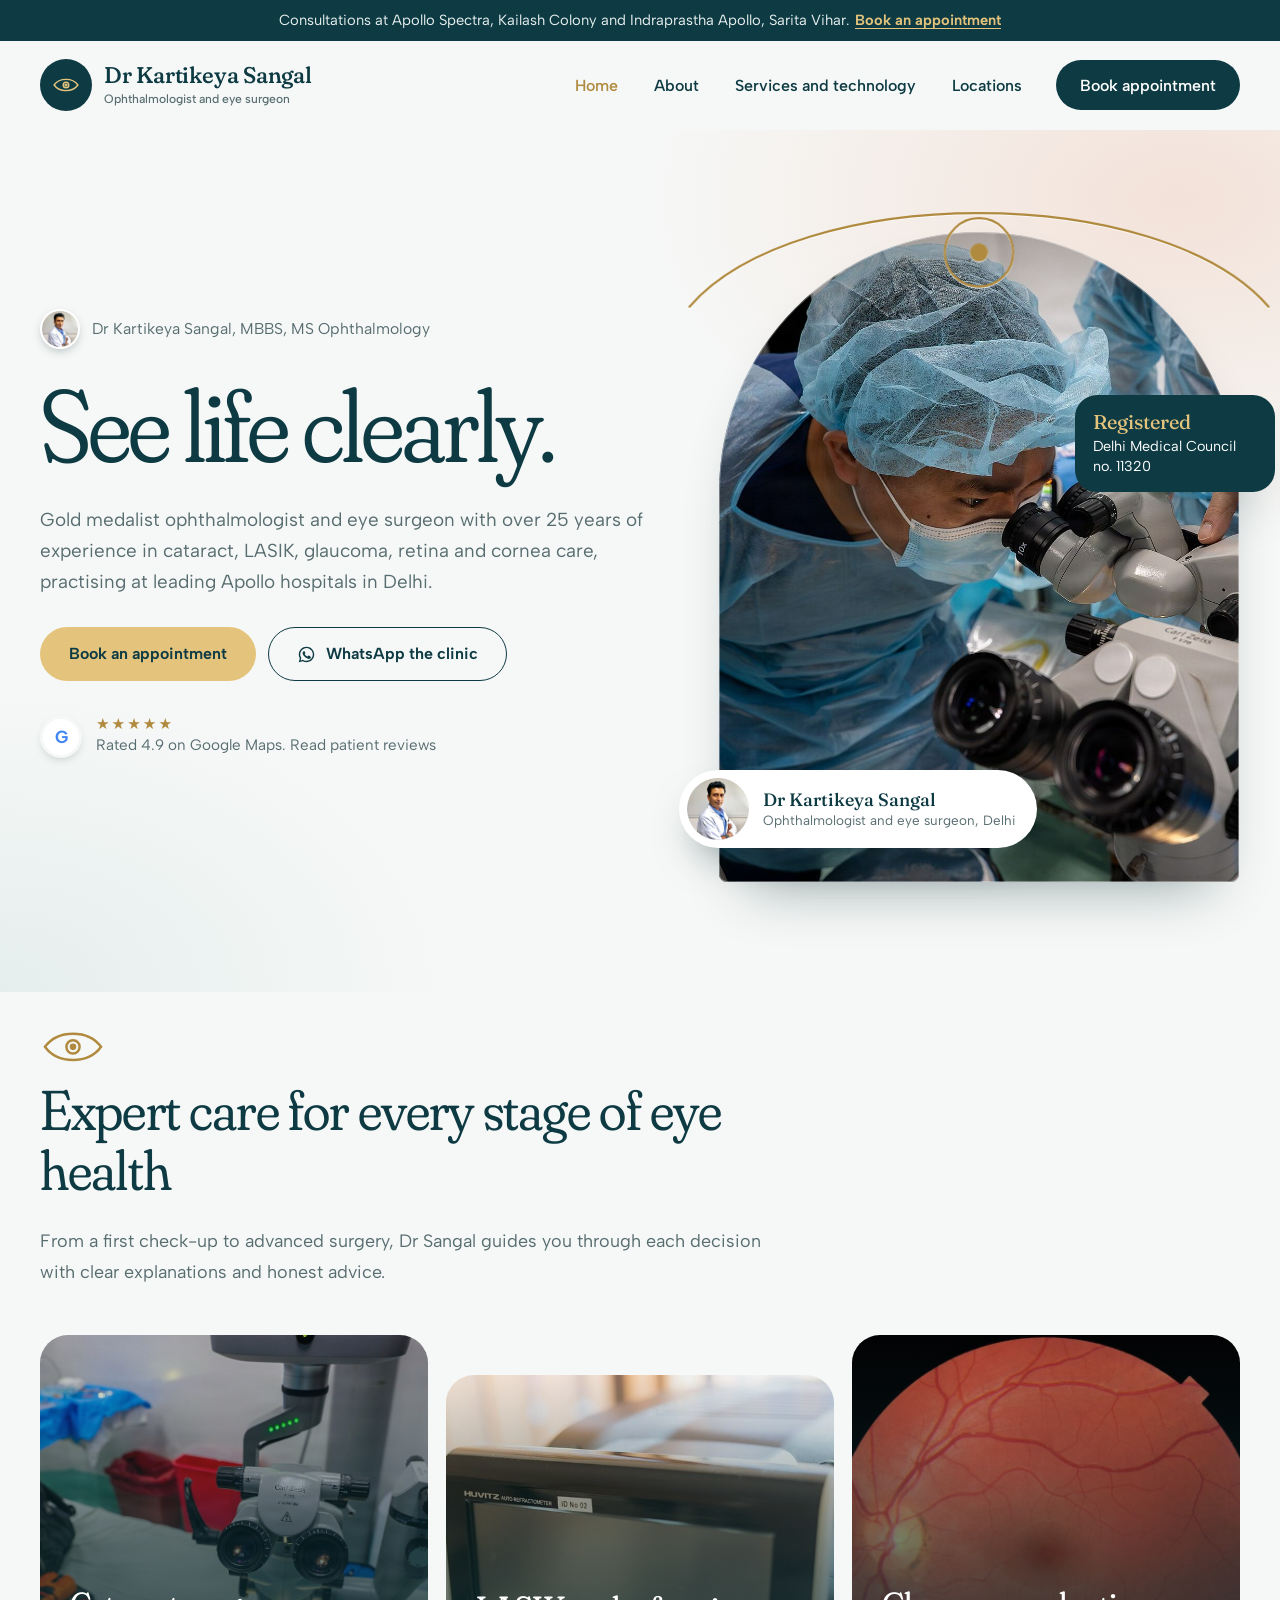
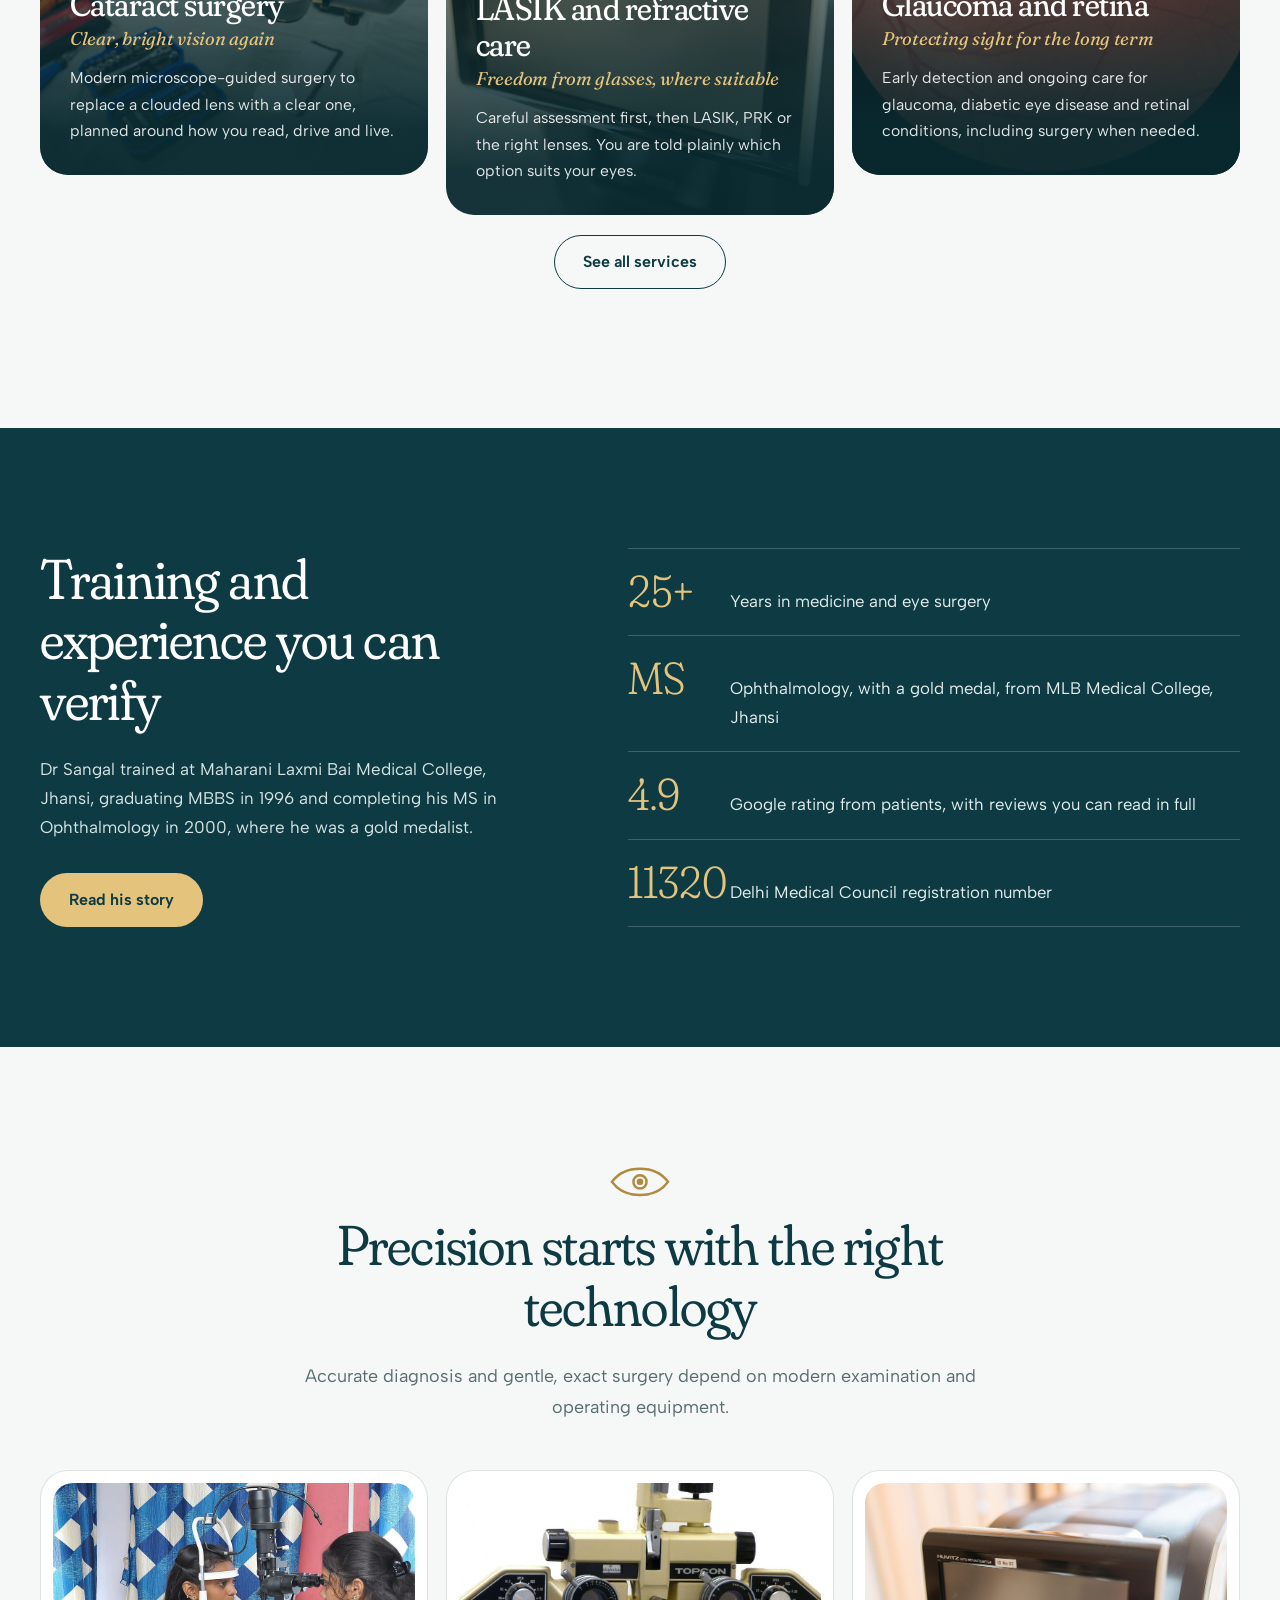
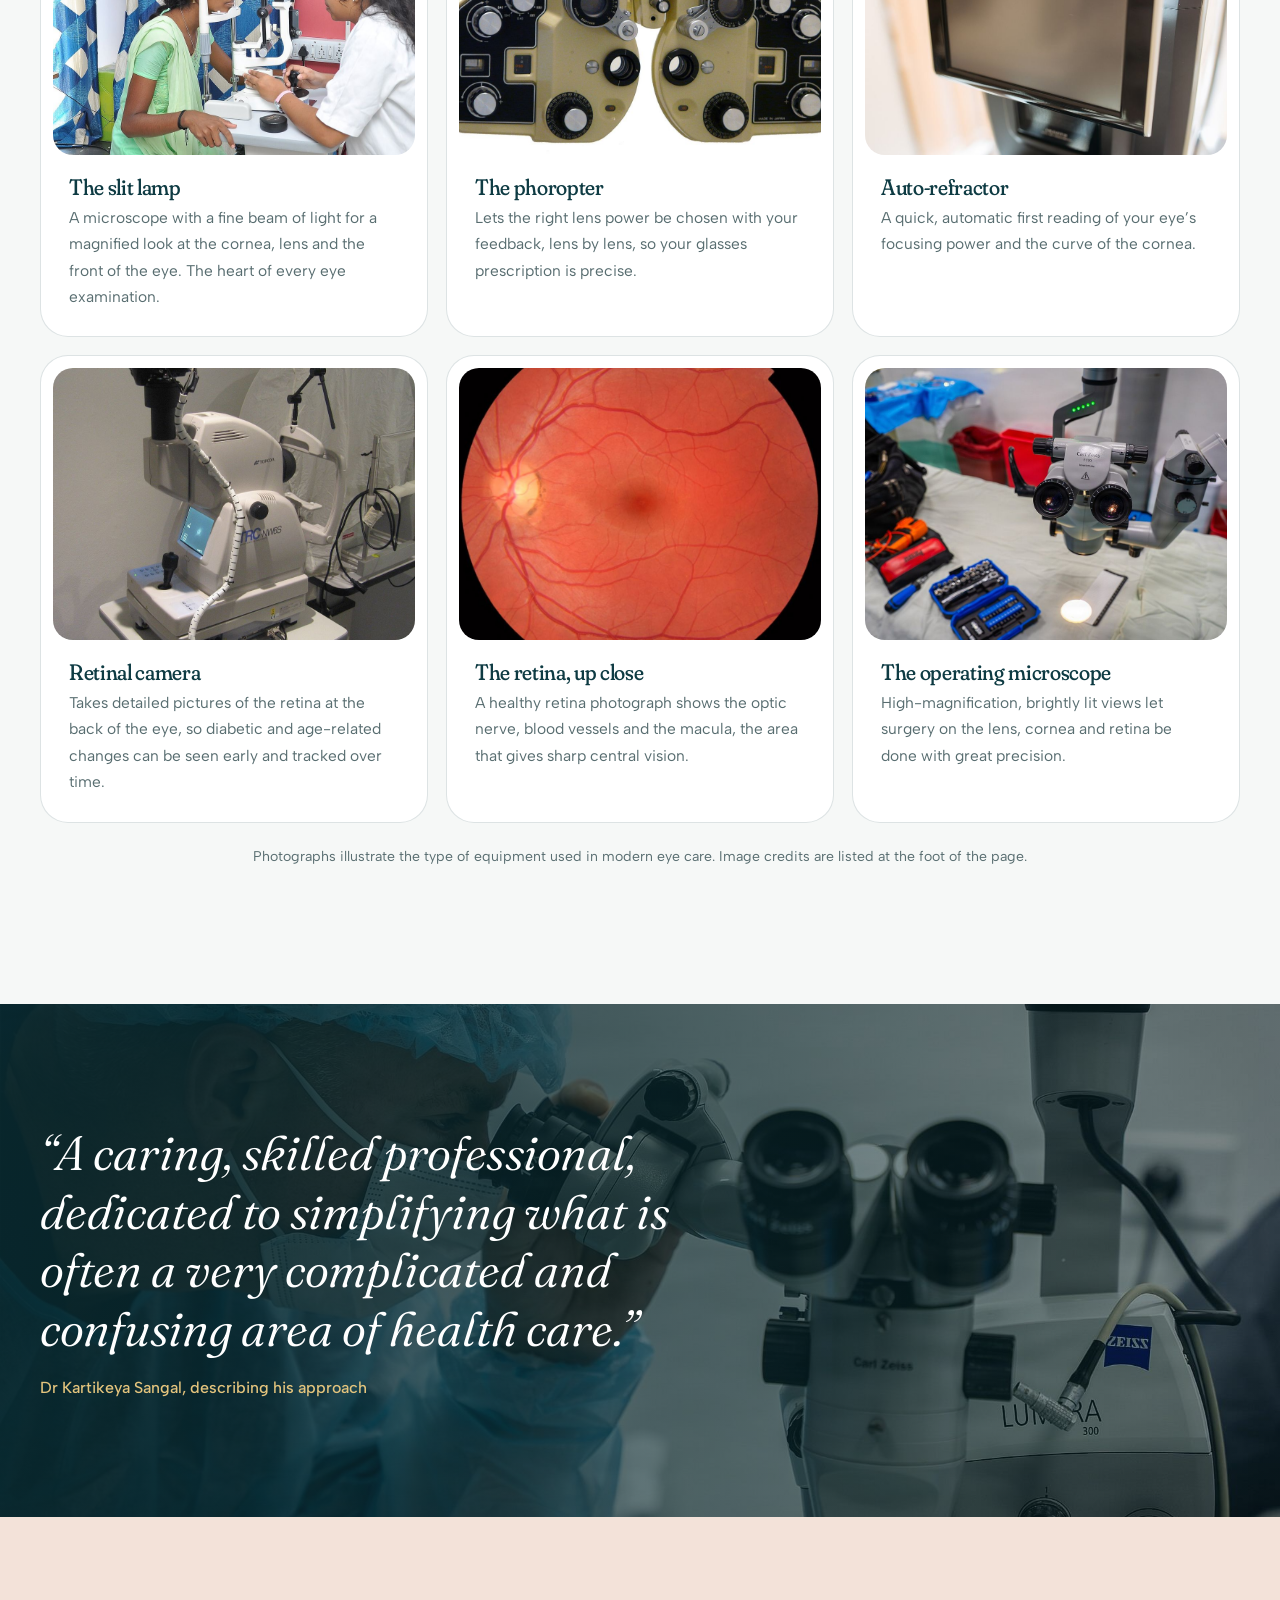
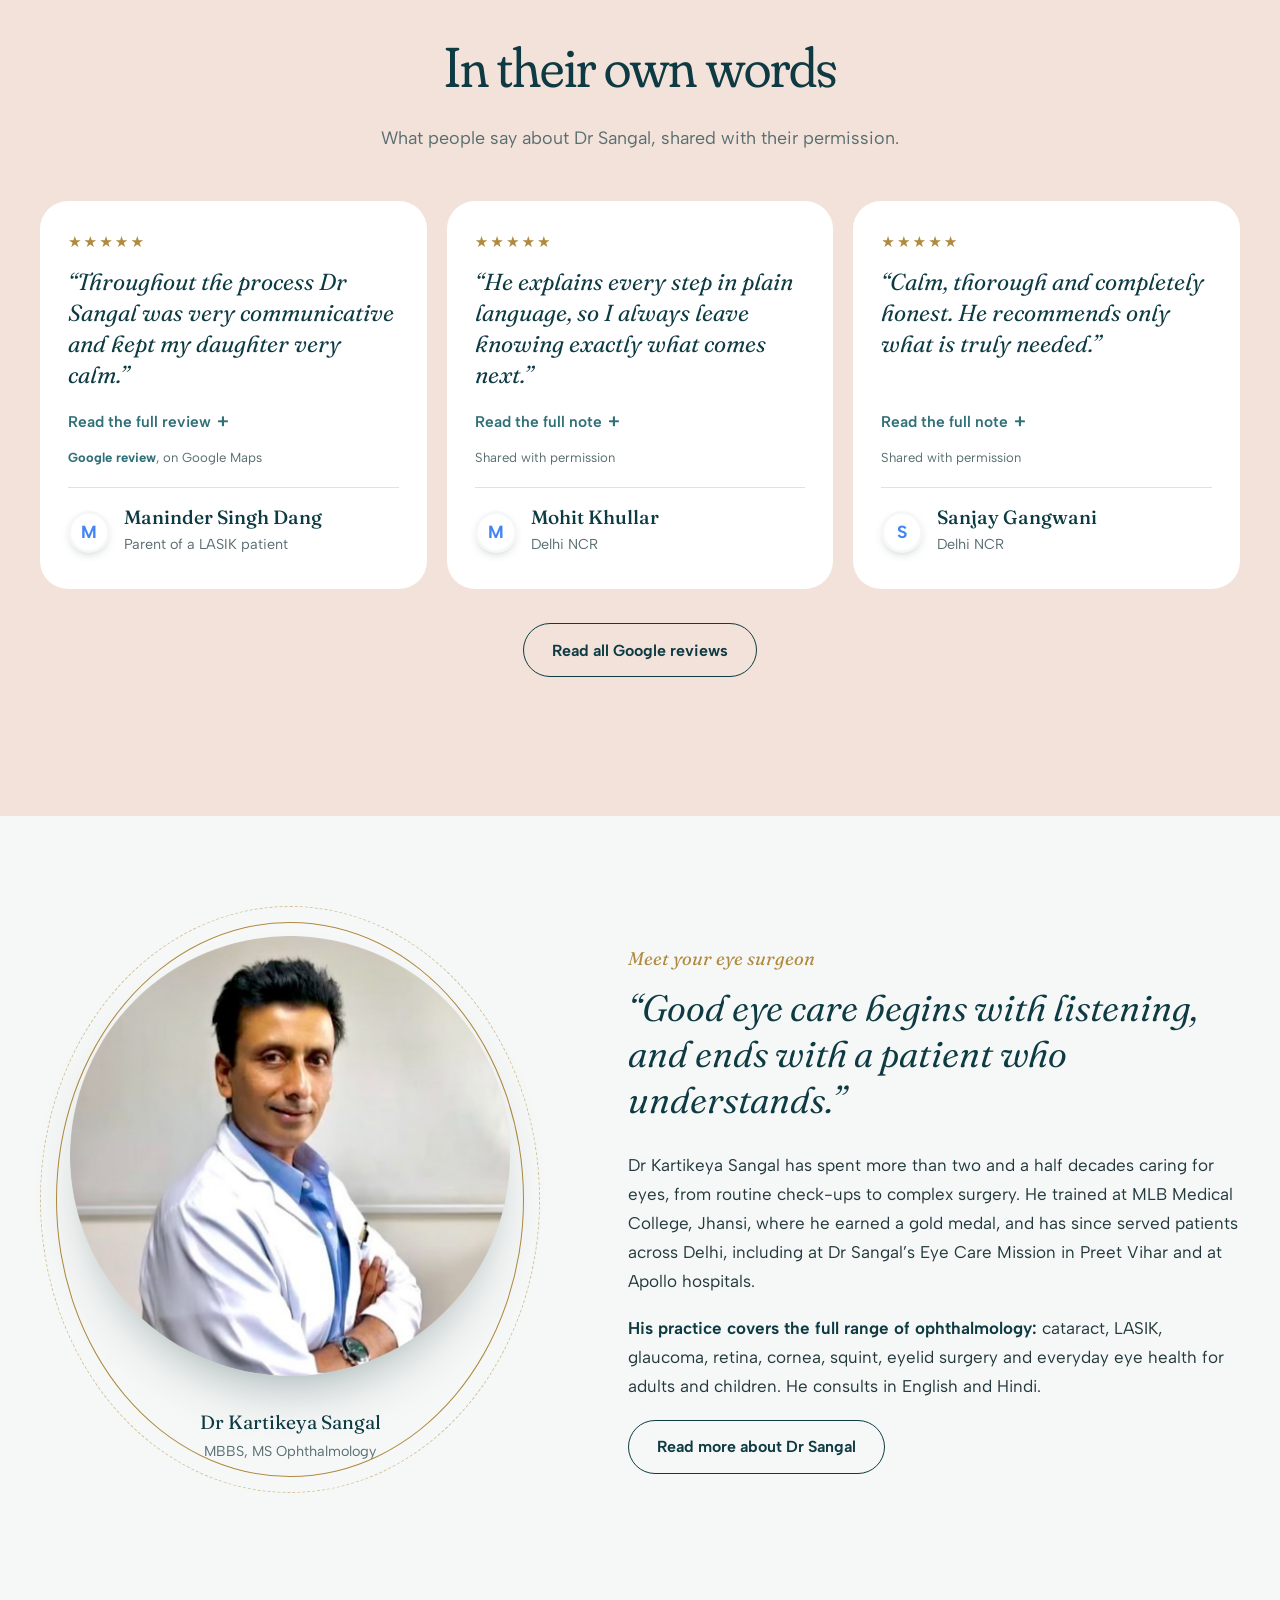
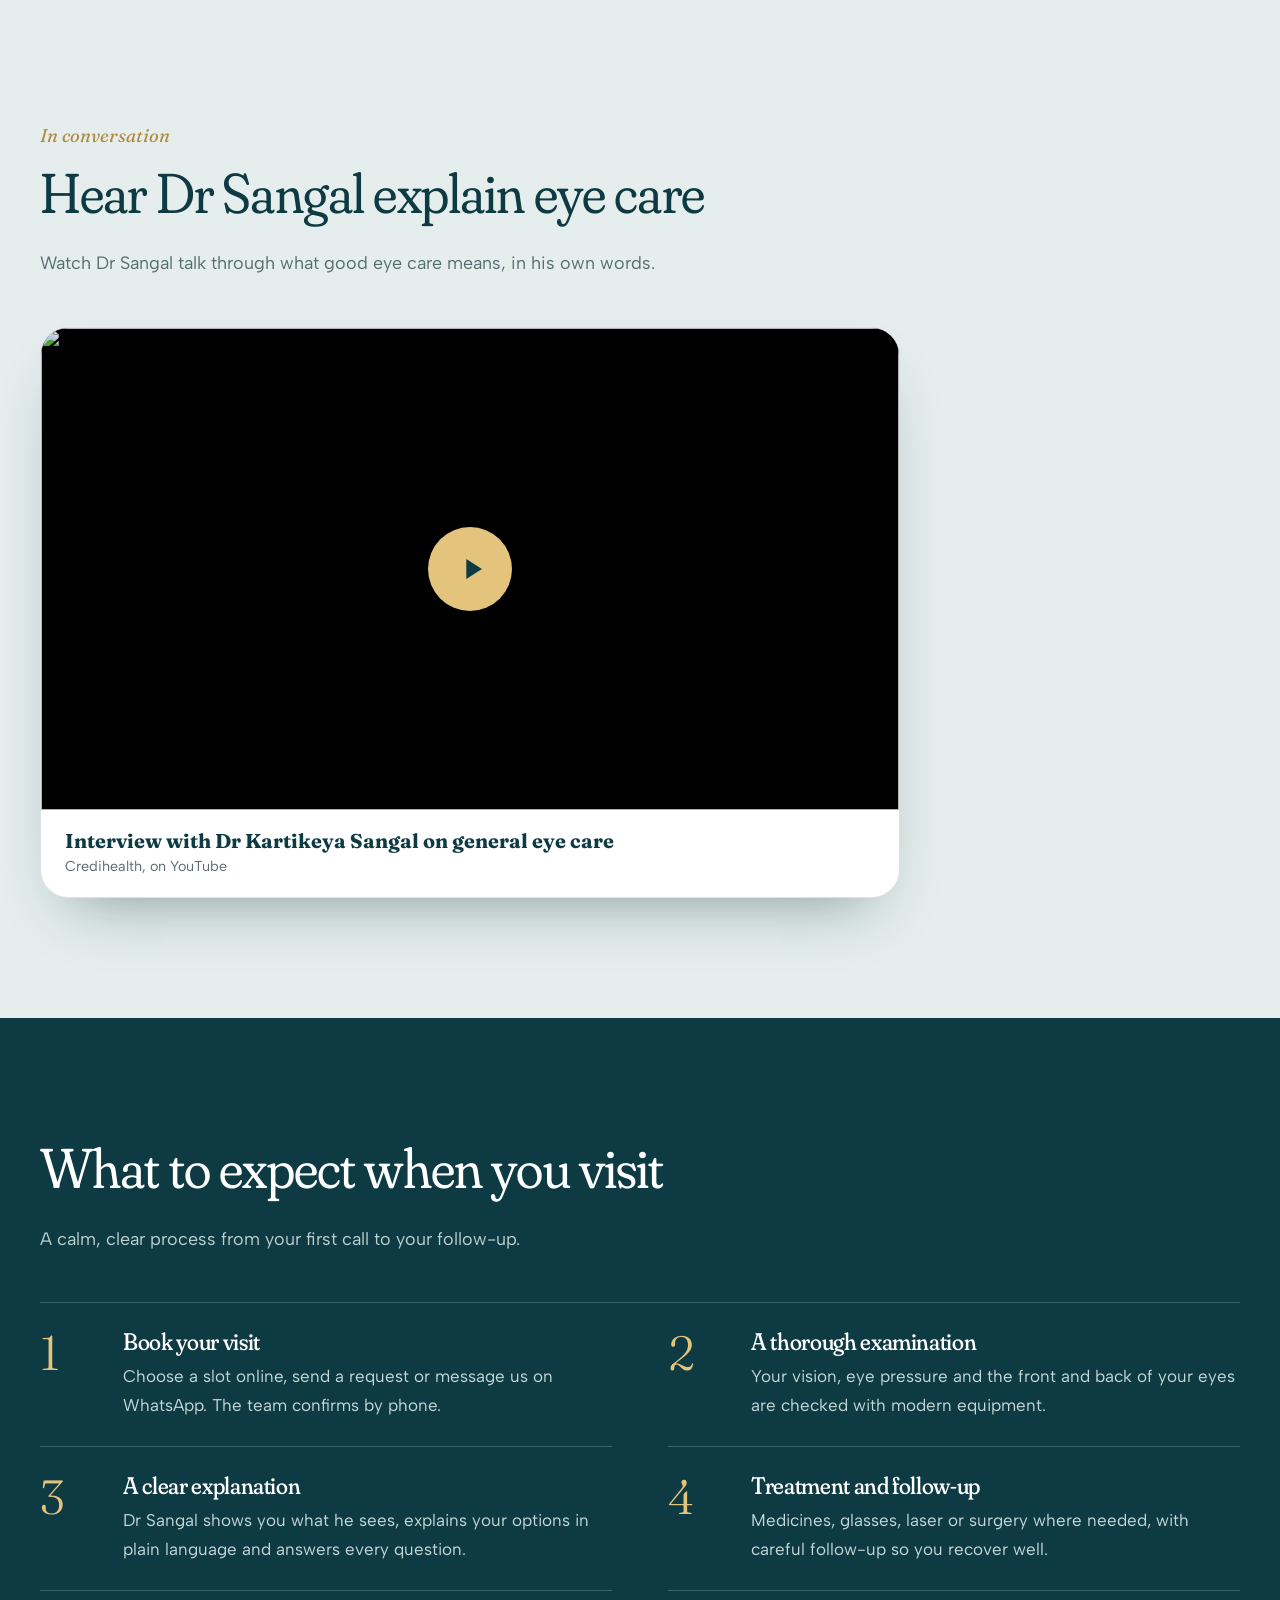
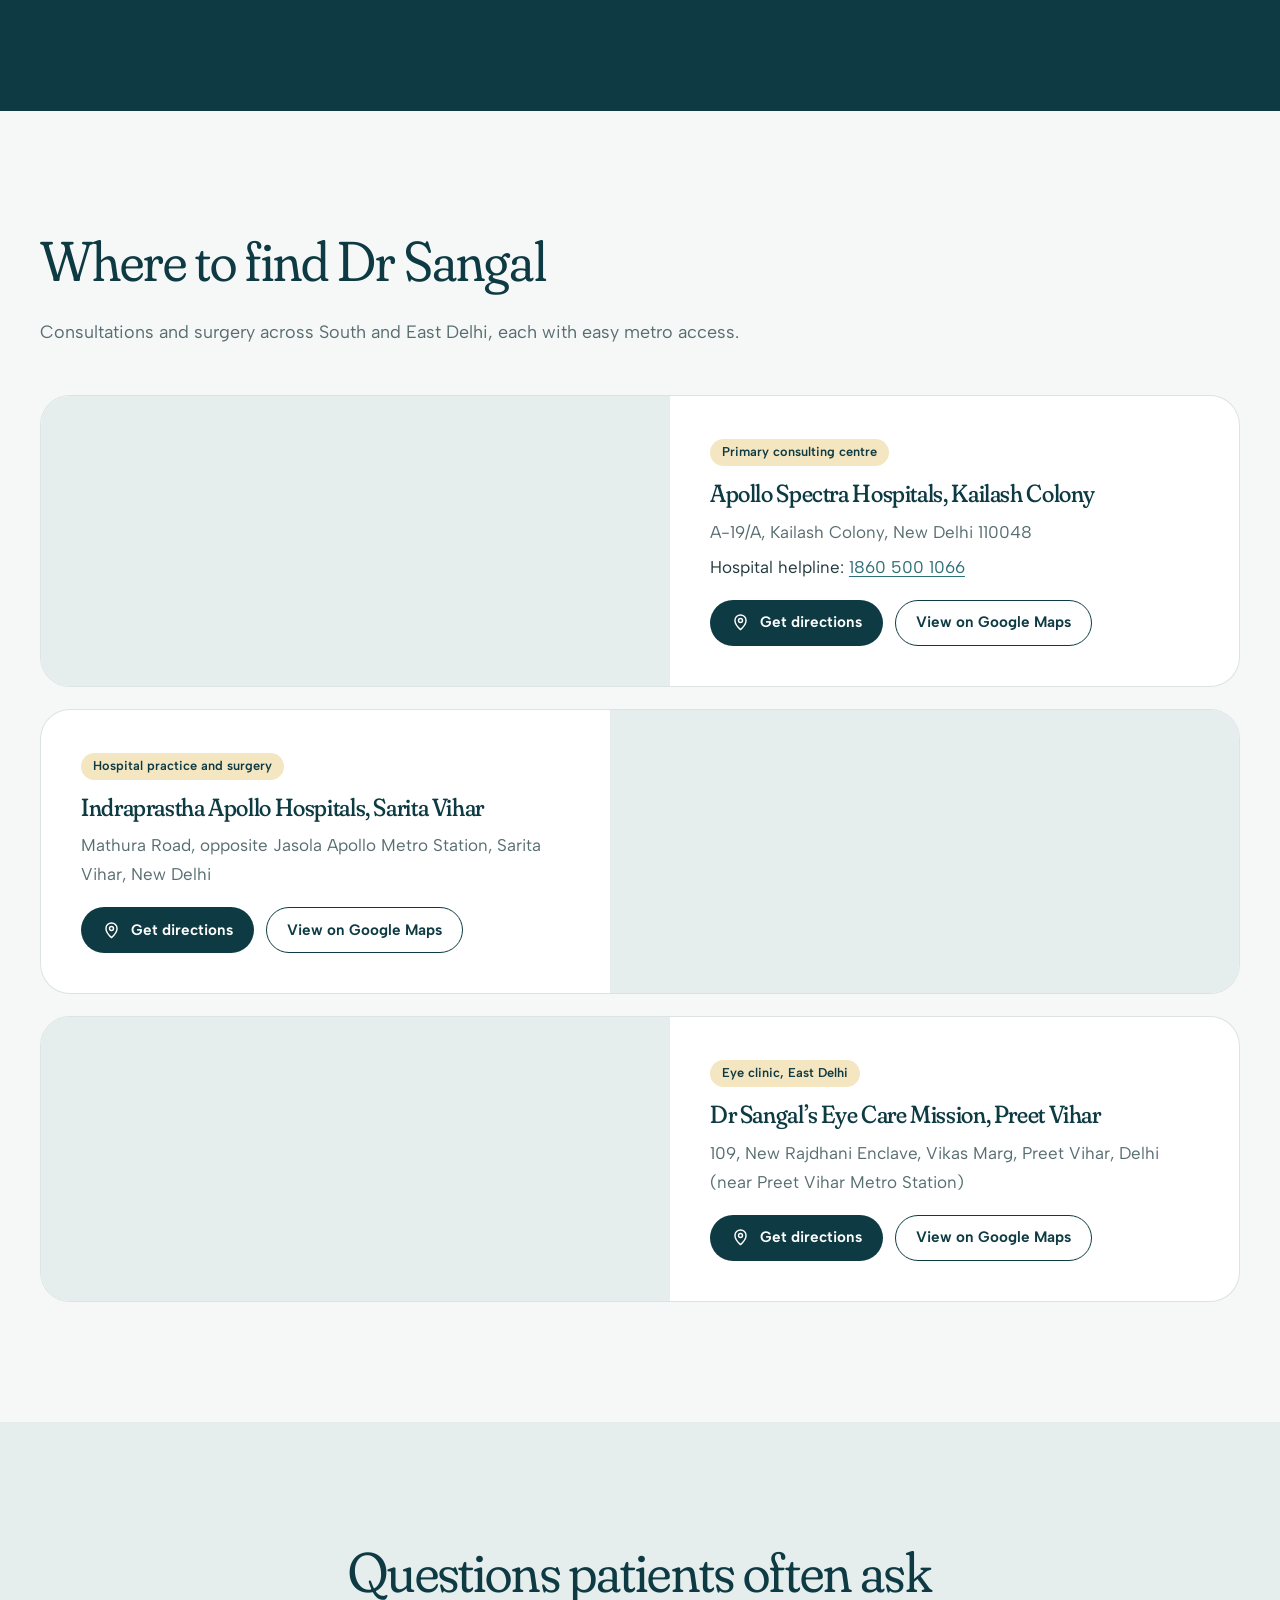
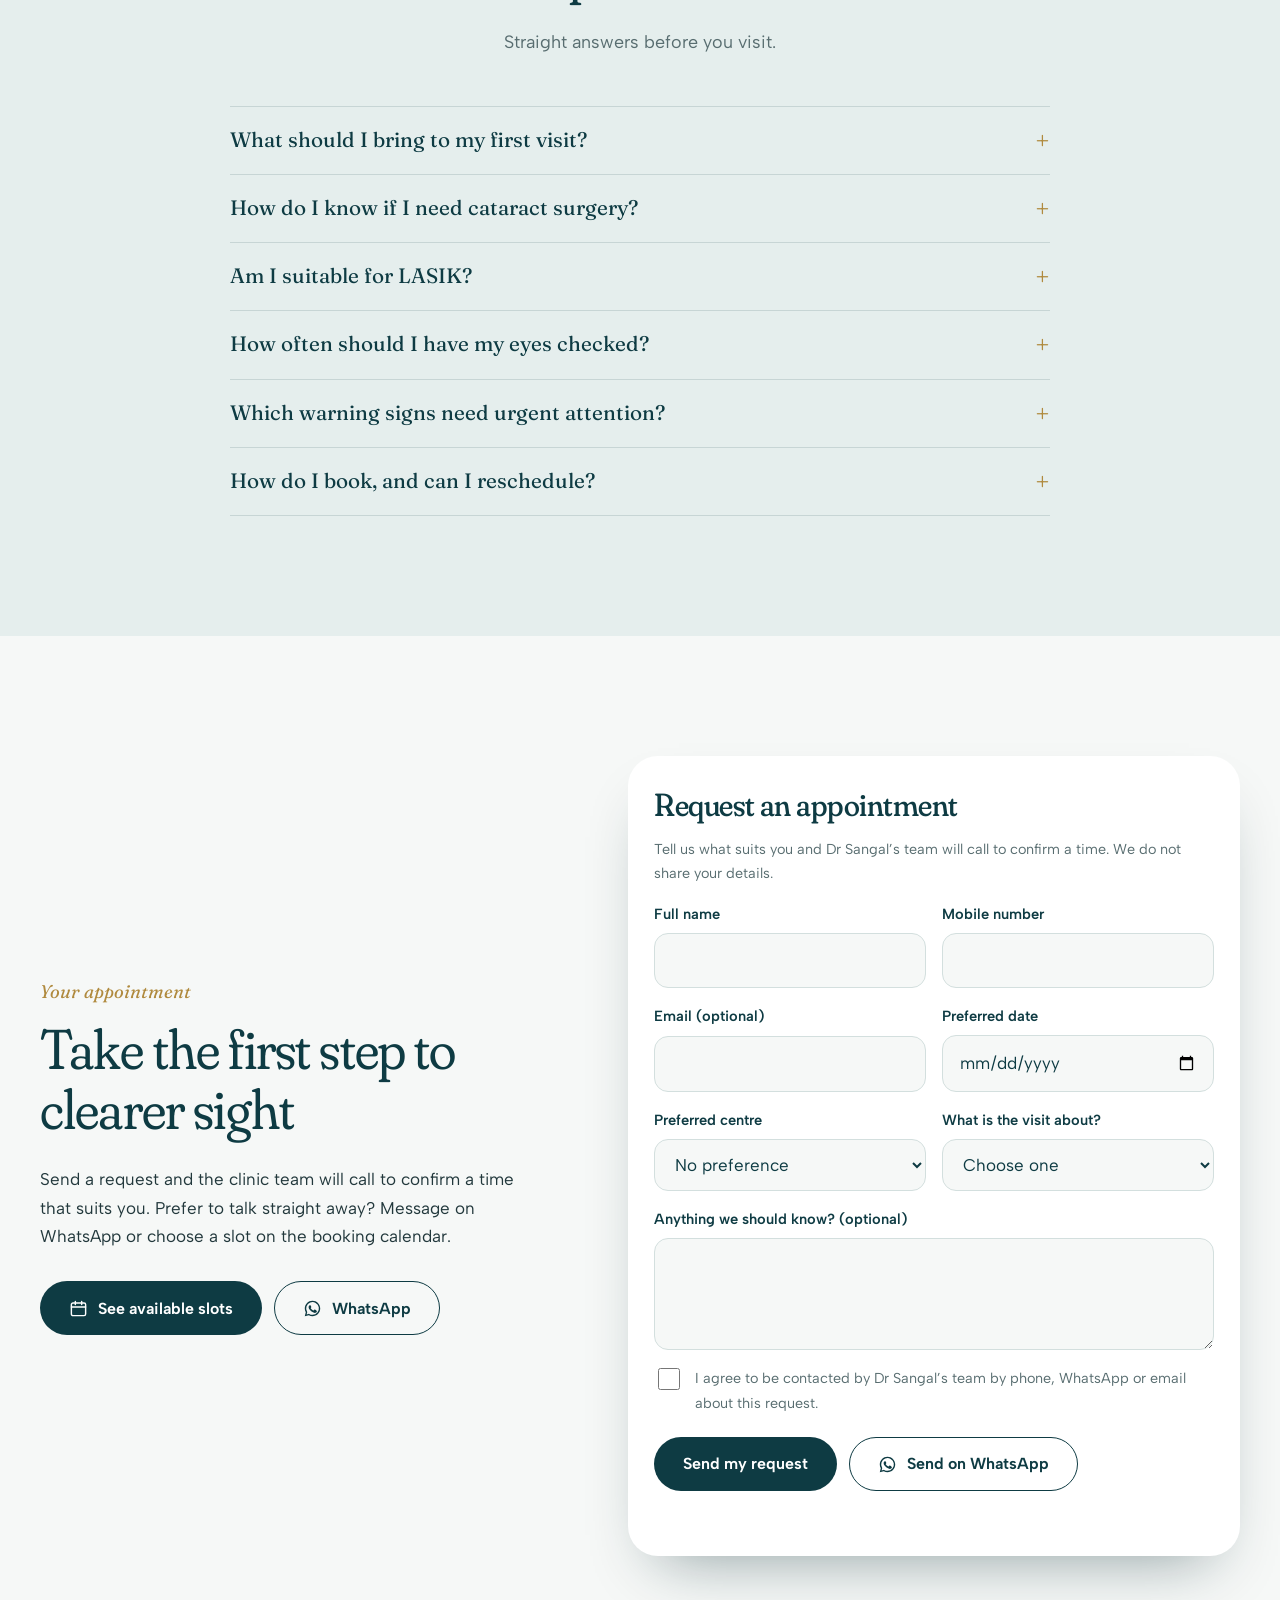
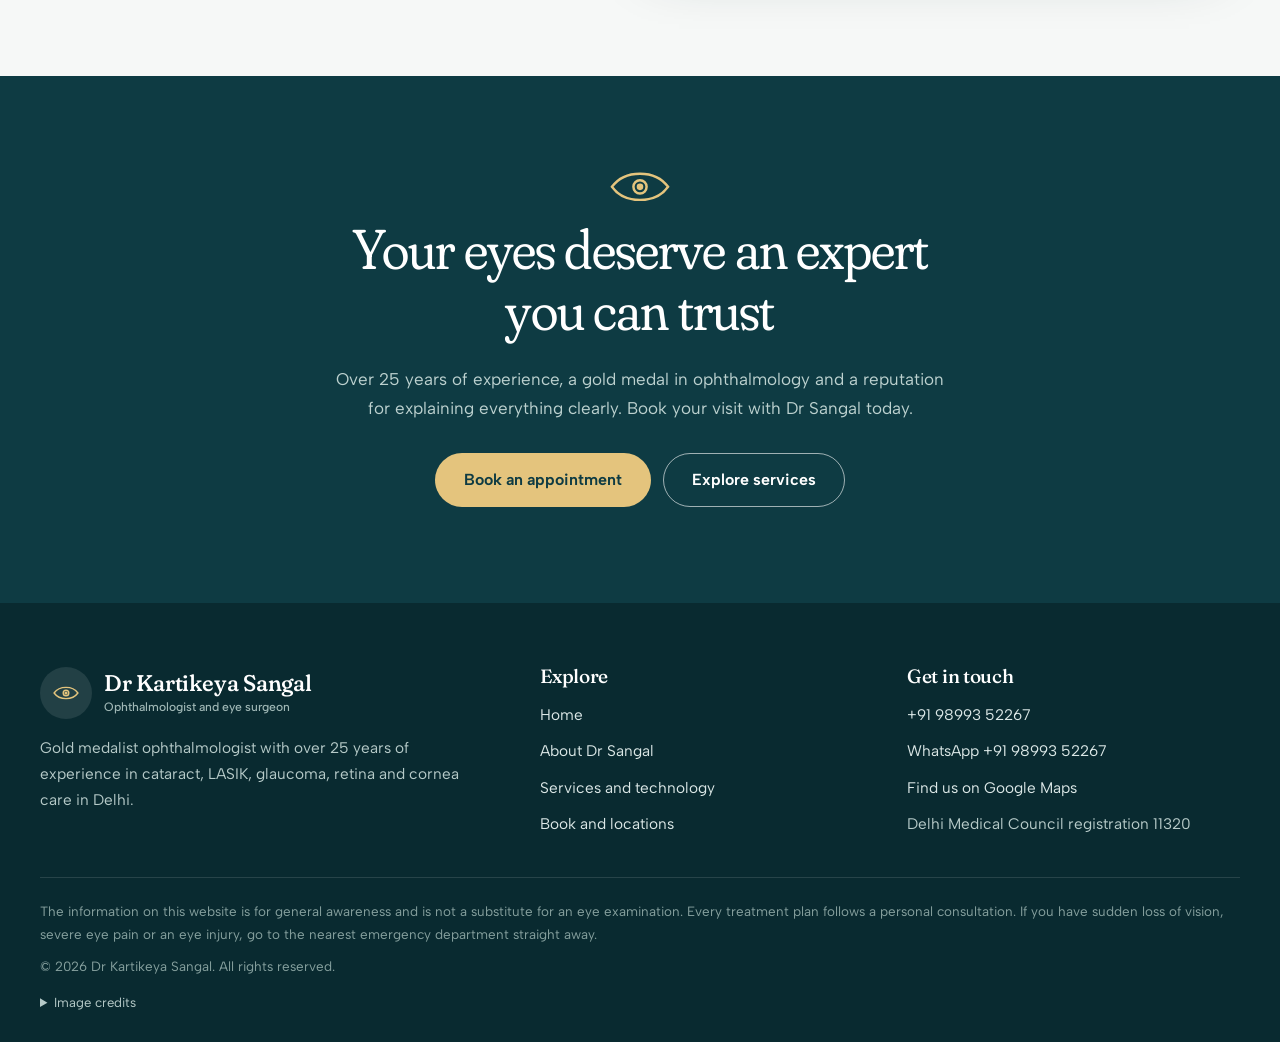
==== index.html @ 2427b162 "Dr Kartikeya Sangal website Four-page static site (home, about, services, book) on the shared Dawn-a" ====
<!doctype html>
<html lang="en">
<head>
  <meta charset="utf-8">
  <meta name="viewport" content="width=device-width, initial-scale=1">
  <title>Dr Kartikeya Sangal | Ophthalmologist and Eye Surgeon, Delhi</title>
  <meta name="description" content="Dr Kartikeya Sangal is a gold medalist ophthalmologist and eye surgeon in Delhi with over 25 years of experience in cataract, LASIK, glaucoma, retina and cornea care. Book an appointment.">
  <meta name="theme-color" content="#0e3b43">
  <meta property="og:type" content="website">
  <meta property="og:site_name" content="Dr Kartikeya Sangal">
  <meta property="og:title" content="Dr Kartikeya Sangal | Ophthalmologist and Eye Surgeon, Delhi">
  <meta property="og:description" content="Dr Kartikeya Sangal is a gold medalist ophthalmologist and eye surgeon in Delhi with over 25 years of experience in cataract, LASIK, glaucoma, retina and cornea care. Book an appointment.">
  <meta property="og:image" content="https://drbankata.github.io/kartikeya.sangal/assets/img/og-image.jpg">
  <meta property="og:url" content="https://drbankata.github.io/kartikeya.sangal/">
  <meta name="twitter:card" content="summary_large_image">
  <link rel="canonical" href="https://drbankata.github.io/kartikeya.sangal/">
  <link rel="icon" type="image/png" href="assets/img/favicon.png">
  <link rel="apple-touch-icon" href="assets/img/apple-touch-icon.png">
  <link rel="preconnect" href="https://fonts.googleapis.com">
  <link rel="preconnect" href="https://fonts.gstatic.com" crossorigin>
  <link rel="stylesheet" href="https://fonts.googleapis.com/css2?family=Albert+Sans:wght@400;500;600;700&family=Fraunces:ital,opsz,wght,SOFT@0,9..144,300..600,100;1,9..144,300..500,100&display=swap">
  <link rel="stylesheet" href="assets/css/site.css">
  <script type="application/ld+json">{"@context":"https://schema.org","@type":"Physician","name":"Dr Kartikeya Sangal","description":"Ophthalmologist and eye surgeon in Delhi with over 25 years of experience in cataract, LASIK, glaucoma, retina and cornea care.","medicalSpecialty":"Ophthalmic","telephone":"+919899352267","url":"https://drbankata.github.io/kartikeya.sangal/","image":"https://drbankata.github.io/kartikeya.sangal/assets/img/kartikeya-sq.jpg","knowsLanguage":["English","Hindi"],"alumniOf":"Maharani Laxmi Bai Medical College, Jhansi","worksFor":[{"@type":"Hospital","name":"Apollo Spectra Hospitals, Kailash Colony","address":{"@type":"PostalAddress","streetAddress":"A-19/A, Kailash Colony","addressLocality":"New Delhi","postalCode":"110048","addressCountry":"IN"},"geo":{"@type":"GeoCoordinates","latitude":28.554382,"longitude":77.24078}},{"@type":"Hospital","name":"Indraprastha Apollo Hospitals, Sarita Vihar","address":{"@type":"PostalAddress","addressLocality":"New Delhi","addressCountry":"IN"}}]}</script>
</head>
<body>
<a class="skip" href="#main">Skip to content</a>
<div class="progress" aria-hidden="true"></div>
<!-- SECTION: ANNOUNCEMENT + HEADER (duplicated on all 4 pages — change one, change all) -->
<div class="topbar">Consultations at Apollo Spectra, Kailash Colony and Indraprastha Apollo, Sarita Vihar.<a href="book/#book">Book an appointment</a></div>
<header class="site-header">
  <div class="wrap bar">
    <a class="brand" href="./" aria-label="Dr Kartikeya Sangal home"><span class="mk"><svg viewBox="0 0 80 36" fill="none" stroke="currentColor" stroke-width="4" stroke-linecap="round" aria-hidden="true"><path d="M6 18C16 4 30 2 40 2s24 2 34 16C64 32 50 34 40 34S16 32 6 18z"/><circle cx="40" cy="18" r="8"/><circle cx="40" cy="18" r="2.5" fill="currentColor"/></svg></span><span class="nm">Dr Kartikeya Sangal<small>Ophthalmologist and eye surgeon</small></span></a>
    <button class="nav-toggle" aria-expanded="false" aria-controls="site-nav"><svg viewBox="0 0 24 24" fill="none" stroke="currentColor" stroke-width="2" stroke-linecap="round"><path d="M4 7h16M4 12h16M4 17h10"/></svg><span class="sr-only">Open menu</span></button>
    <nav class="nav" id="site-nav" aria-label="Main">
      <a href="" aria-current="page">Home</a><a href="about/">About</a><a href="services/">Services and technology</a><a href="book/">Locations</a>
      <a class="btn btn-deep" href="book/#book">Book appointment</a>
    </nav>
  </div>
</header>

<main id="main">

<!-- SECTION: HERO. Arched photo = assets/img/hero-surgery.jpg; the gold eye outline draws itself once on load. -->
<section class="hero">
  <div class="wrap">
    <div>
      <p class="with"><img src="assets/img/kartikeya-640.png" alt="" width="40" height="40">Dr Kartikeya Sangal, MBBS, MS Ophthalmology</p>
      <h1>See life clearly.</h1>
      <p class="lede">Gold medalist ophthalmologist and eye surgeon with over 25 years of experience in cataract, LASIK, glaucoma, retina and cornea care, practising at leading Apollo hospitals in Delhi.</p>
      <div class="cta-row">
        <a class="btn btn-sun" href="book/#book">Book an appointment</a>
        <a class="btn btn-line" href="https://wa.me/919899352267?text=Hello%20Dr%20Sangal%2C%20I%20would%20like%20to%20book%20an%20appointment." target="_blank" rel="noopener"><svg viewBox="0 0 32 32" fill="currentColor" aria-hidden="true"><path d="M16 3C8.8 3 3 8.8 3 16c0 2.3.6 4.5 1.7 6.4L3 29l6.8-1.8A13 13 0 0016 29c7.2 0 13-5.8 13-13S23.2 3 16 3zm0 23.7c-2 0-3.9-.6-5.5-1.6l-.4-.2-4 1 1.1-3.9-.3-.4A10.7 10.7 0 1116 26.7zm5.9-8c-.3-.2-1.9-.9-2.2-1s-.5-.2-.7.2-.8 1-1 1.2-.4.2-.7.1a8.7 8.7 0 01-4.3-3.8c-.3-.6.3-.5.9-1.7.1-.2 0-.4 0-.5l-1-2.3c-.2-.6-.5-.5-.7-.5h-.6c-.2 0-.6.1-.9.4s-1.2 1.2-1.2 2.9 1.2 3.4 1.4 3.6c.2.2 2.4 3.7 5.9 5.2 2.2.9 3 1 4.1.8.7-.1 1.9-.8 2.2-1.5s.3-1.4.2-1.5-.3-.2-.6-.4z"/></svg> WhatsApp the clinic</a>
      </div>
      <a class="trust" href="https://www.google.com/maps/place/Dr.+Kartikeya+Sangal/@28.554382,77.24078,17z/data=!3m1!4b1!4m6!3m5!1s0x390ce3cad3b86bc5:0x2c76629b6354bbf9!8m2!3d28.554382!4d77.24078!16s%2Fg%2F11gfd_m1p2" target="_blank" rel="noopener"><span class="gmark" aria-hidden="true">G</span><span><span class="stars" aria-hidden="true">★★★★★</span>Rated 4.9 on Google Maps. Read patient reviews</span></a>
    </div>
    <div class="window">
      <svg class="loop" viewBox="0 0 600 170" aria-hidden="true"><path pathLength="1" d="M12 128C120 4 480 4 588 128"/><circle pathLength="1" cx="300" cy="74" r="34"/><circle cx="300" cy="74" r="9" fill="#b08a3e" stroke="none" class="pupil"/></svg>
      <div class="arch"><img src="assets/img/hero-surgery.jpg" alt="An eye surgeon operating while looking through a surgical microscope" width="1000" height="1250" fetchpriority="high"></div>
      <div class="badge"><img src="assets/img/kartikeya-640.png" alt="Dr Kartikeya Sangal" width="62" height="62"><span><b>Dr Kartikeya Sangal</b><small>Ophthalmologist and eye surgeon, Delhi</small></span></div>
      <a class="gift" href="about/#credentials"><b>Registered</b>Delhi Medical Council no. 11320</a>
    </div>
  </div>
</section>

<!-- SECTION: CARE AREAS. Card photos: assets/img/*.jpg -->
<section class="section" id="care" style="padding-top:40px">
  <div class="wrap">
    <div class="head">
      <svg class="loop-mark" viewBox="0 0 80 36" fill="none" stroke="currentColor" stroke-width="3" stroke-linecap="round" aria-hidden="true"><path d="M6 18C16 4 30 2 40 2s24 2 34 16C64 32 50 34 40 34S16 32 6 18z"/><circle cx="40" cy="18" r="8"/><circle cx="40" cy="18" r="2.5" fill="currentColor"/></svg>
      <h2>Expert care for every stage of eye health</h2>
      <p>From a first check-up to advanced surgery, Dr Sangal guides you through each decision with clear explanations and honest advice.</p>
    </div>
    <div class="pillars">
      <article class="pillar"><div class="bg" style="background-image:url(assets/img/eq-microscope.jpg)"></div><div class="in"><h3>Cataract surgery</h3><h4>Clear, bright vision again</h4><p>Modern microscope-guided surgery to replace a clouded lens with a clear one, planned around how you read, drive and live.</p></div></article>
      <article class="pillar"><div class="bg" style="background-image:url(assets/img/eq-autorefractor.jpg)"></div><div class="in"><h3>LASIK and refractive care</h3><h4>Freedom from glasses, where suitable</h4><p>Careful assessment first, then LASIK, PRK or the right lenses. You are told plainly which option suits your eyes.</p></div></article>
      <article class="pillar"><div class="bg" style="background-image:url(assets/img/retina.jpg)"></div><div class="in"><h3>Glaucoma and retina</h3><h4>Protecting sight for the long term</h4><p>Early detection and ongoing care for glaucoma, diabetic eye disease and retinal conditions, including surgery when needed.</p></div></article>
    </div>
    <p style="text-align:center;margin-top:60px"><a class="btn btn-line" href="services/">See all services</a></p>
  </div>
</section>

<!-- SECTION: CREDENTIALS -->
<section class="section deep">
  <div class="wrap split">
    <div>
      <h2>Training and experience you can verify</h2>
      <p>Dr Sangal trained at Maharani Laxmi Bai Medical College, Jhansi, graduating MBBS in 1996 and completing his MS in Ophthalmology in 2000, where he was a gold medalist.</p>
      <a class="btn btn-sun" href="about/" style="margin-top:12px">Read his story</a>
    </div>
    <div class="includes">
      <div><b>25+</b><span>Years in medicine and eye surgery</span></div>
      <div><b>MS</b><span>Ophthalmology, with a gold medal, from MLB Medical College, Jhansi</span></div>
      <div><b>4.9</b><span>Google rating from patients, with reviews you can read in full</span></div>
      <div><b>11320</b><span>Delhi Medical Council registration number</span></div>
    </div>
  </div>
</section>

<!-- SECTION: TECHNOLOGY -->
<section class="section" id="technology">
  <div class="wrap">
    <div class="head center">
      <svg class="loop-mark" viewBox="0 0 80 36" fill="none" stroke="currentColor" stroke-width="3" stroke-linecap="round" aria-hidden="true"><path d="M6 18C16 4 30 2 40 2s24 2 34 16C64 32 50 34 40 34S16 32 6 18z"/><circle cx="40" cy="18" r="8"/><circle cx="40" cy="18" r="2.5" fill="currentColor"/></svg>
      <h2>Precision starts with the right technology</h2>
      <p>Accurate diagnosis and gentle, exact surgery depend on modern examination and operating equipment.</p>
    </div>
    <div class="eqgrid">
<article class="eq"><div class="ph"><img src="assets/img/eq-slit-lamp.jpg" alt="A patient having an eye examination on a slit lamp" width="1000" height="750" loading="lazy"></div><h3>The slit lamp</h3><p>A microscope with a fine beam of light for a magnified look at the cornea, lens and the front of the eye. The heart of every eye examination.</p></article>
<article class="eq"><div class="ph"><img src="assets/img/eq-phoropter.jpg" alt="A Topcon phoropter used to measure spectacle prescriptions" width="1000" height="750" loading="lazy"></div><h3>The phoropter</h3><p>Lets the right lens power be chosen with your feedback, lens by lens, so your glasses prescription is precise.</p></article>
<article class="eq"><div class="ph"><img src="assets/img/eq-autorefractor.jpg" alt="An automatic refractometer for eye examination" width="1000" height="750" loading="lazy"></div><h3>Auto-refractor</h3><p>A quick, automatic first reading of your eye’s focusing power and the curve of the cornea.</p></article>
<article class="eq"><div class="ph"><img src="assets/img/eq-fundus-camera.jpg" alt="A retinal fundus camera on its stand" width="1000" height="750" loading="lazy"></div><h3>Retinal camera</h3><p>Takes detailed pictures of the retina at the back of the eye, so diabetic and age-related changes can be seen early and tracked over time.</p></article>
<article class="eq"><div class="ph"><img src="assets/img/retina.jpg" alt="Fundus photograph of a healthy human retina" width="1000" height="750" loading="lazy"></div><h3>The retina, up close</h3><p>A healthy retina photograph shows the optic nerve, blood vessels and the macula, the area that gives sharp central vision.</p></article>
<article class="eq"><div class="ph"><img src="assets/img/eq-microscope.jpg" alt="An ophthalmic surgical operating microscope in an operating room" width="1000" height="750" loading="lazy"></div><h3>The operating microscope</h3><p>High-magnification, brightly lit views let surgery on the lens, cornea and retina be done with great precision.</p></article>
    </div>
    <p class="fine-note" style="text-align:center">Photographs illustrate the type of equipment used in modern eye care. Image credits are listed at the foot of the page.</p>
  </div>
</section>

<!-- SECTION: QUOTE BAND (Dr Sangal's own words, from his Lybrate profile) -->
<section class="band" style="background-image:url(assets/img/band-surgery.jpg)">
  <div class="wrap">
    <blockquote>“A caring, skilled professional, dedicated to simplifying what is often a very complicated and confusing area of health care.”</blockquote>
    <cite>Dr Kartikeya Sangal, describing his approach</cite>
  </div>
</section>

<!-- SECTION: TESTIMONIALS.
     Maninder Singh Dang = his own public Google review, quoted verbatim (permission given).
     Mohit Khullar and Sanjay Gangwani = wording DRAFTED by the site builder, permission to use their names given;
     each must confirm their wording before this goes in front of patients (see TODO-details.md).
     Add one: copy a <figure class="tcard">. -->
<section class="section blush" id="stories">
  <div class="wrap">
    <div class="head center"><h2>In their own words</h2><p>What people say about Dr Sangal, shared with their permission.</p></div>
    <div class="tgrid">
      <figure class="tcard" style="margin:0"><span class="stars" aria-label="5 out of 5 stars">★★★★★</span><blockquote class="hl" style="margin-inline:0">“Throughout the process Dr Sangal was very communicative and kept my daughter very calm.”</blockquote><details><summary>Read the full review</summary><p>I got my daughter’s LASIK procedure done by Dr Sangal. Throughout the process Dr Sangal was very communicative and kept my daughter very calm. Speaking to her all the time, guiding her, briefing her about all the steps.</p></details><p class="src"><b>Google review</b>, on Google Maps</p><figcaption class="who"><span class="gmark" aria-hidden="true">M</span><span><b>Maninder Singh Dang</b><small>Parent of a LASIK patient</small></span></figcaption></figure>
      <figure class="tcard" style="margin:0"><span class="stars" aria-label="5 out of 5 stars">★★★★★</span><blockquote class="hl" style="margin-inline:0">“He explains every step in plain language, so I always leave knowing exactly what comes next.”</blockquote><details><summary>Read the full note</summary><p>Dr Sangal takes the time to explain every step in plain language. I always leave his clinic knowing exactly what is happening with my eyes and what comes next. Careful, patient and genuinely kind.</p></details><p class="src">Shared with permission</p><figcaption class="who"><span class="gmark" aria-hidden="true">M</span><span><b>Mohit Khullar</b><small>Delhi NCR</small></span></figcaption></figure>
      <figure class="tcard" style="margin:0"><span class="stars" aria-label="5 out of 5 stars">★★★★★</span><blockquote class="hl" style="margin-inline:0">“Calm, thorough and completely honest. He recommends only what is truly needed.”</blockquote><details><summary>Read the full note</summary><p>Calm, thorough and completely honest, Dr Sangal recommends only what is truly needed and never rushes you. I would trust him with my own family’s eyes without a second thought.</p></details><p class="src">Shared with permission</p><figcaption class="who"><span class="gmark" aria-hidden="true">S</span><span><b>Sanjay Gangwani</b><small>Delhi NCR</small></span></figcaption></figure>
    </div>
    <p style="text-align:center;margin-top:34px"><a class="btn btn-line" href="https://www.google.com/maps/place/Dr.+Kartikeya+Sangal/@28.554382,77.24078,17z/data=!3m1!4b1!4m6!3m5!1s0x390ce3cad3b86bc5:0x2c76629b6354bbf9!8m2!3d28.554382!4d77.24078!16s%2Fg%2F11gfd_m1p2" target="_blank" rel="noopener">Read all Google reviews</a></p>
  </div>
</section>

<!-- SECTION: ABOUT TEASER -->
<section class="section" id="doctor">
  <div class="wrap split">
    <figure class="round" style="margin-top:0"><img src="assets/img/kartikeya.png" alt="Dr Kartikeya Sangal, ophthalmologist and eye surgeon, in his white coat" width="900" height="900" loading="lazy"><figcaption>Dr Kartikeya Sangal<small>MBBS, MS Ophthalmology</small></figcaption></figure>
    <div>
      <span class="note">Meet your eye surgeon</span>
      <blockquote class="pull">“Good eye care begins with listening, and ends with a patient who understands.”</blockquote>
      <p>Dr Kartikeya Sangal has spent more than two and a half decades caring for eyes, from routine check-ups to complex surgery. He trained at MLB Medical College, Jhansi, where he earned a gold medal, and has since served patients across Delhi, including at Dr Sangal’s Eye Care Mission in Preet Vihar and at Apollo hospitals.</p>
      <p><strong>His practice covers the full range of ophthalmology:</strong> cataract, LASIK, glaucoma, retina, cornea, squint, eyelid surgery and everyday eye health for adults and children. He consults in English and Hindi.</p>
      <a class="btn btn-line" href="about/">Read more about Dr Sangal</a>
    </div>
  </div>
</section>

<!-- SECTION: VIDEO. Add a video: append a tuple (youtube id, title, source) to VIDEOS in the original build, or copy a <figure class="vid"> and change data-yt. -->
<section class="section foam" id="watch">
  <div class="wrap">
    <div class="head"><span class="note">In conversation</span><h2>Hear Dr Sangal explain eye care</h2><p>Watch Dr Sangal talk through what good eye care means, in his own words.</p></div>
    <div class="vids"><figure class="vid"><button class="vplay" type="button" data-yt="KBVWZaOIIR0" data-title="Interview with Dr Kartikeya Sangal on general eye care" aria-label="Play video: Interview with Dr Kartikeya Sangal on general eye care"><img src="https://i.ytimg.com/vi/KBVWZaOIIR0/hqdefault.jpg" alt="" width="480" height="360" loading="lazy"><span class="vbtn" aria-hidden="true"><svg viewBox="0 0 24 24" fill="currentColor"><path d="M8 5v14l11-7z"/></svg></span></button><noscript><a href="https://www.youtube.com/watch?v=KBVWZaOIIR0">Watch on YouTube</a></noscript><figcaption><b>Interview with Dr Kartikeya Sangal on general eye care</b><small>Credihealth, on YouTube</small></figcaption></figure></div>
  </div>
</section>

<!-- SECTION: PATIENT JOURNEY -->
<section class="section deep">
  <div class="wrap">
    <div class="head"><h2>What to expect when you visit</h2><p>A calm, clear process from your first call to your follow-up.</p></div>
    <div class="steps">
      <div class="step"><div><h3>Book your visit</h3><p>Choose a slot online, send a request or message us on WhatsApp. The team confirms by phone.</p></div></div>
      <div class="step"><div><h3>A thorough examination</h3><p>Your vision, eye pressure and the front and back of your eyes are checked with modern equipment.</p></div></div>
      <div class="step"><div><h3>A clear explanation</h3><p>Dr Sangal shows you what he sees, explains your options in plain language and answers every question.</p></div></div>
      <div class="step"><div><h3>Treatment and follow-up</h3><p>Medicines, glasses, laser or surgery where needed, with careful follow-up so you recover well.</p></div></div>
    </div>
  </div>
</section>

<!-- SECTION: LOCATIONS TEASER -->
<section class="section" id="locations">
  <div class="wrap">
    <div class="head"><h2>Where to find Dr Sangal</h2><p>Consultations and surgery across South and East Delhi, each with easy metro access.</p></div>
    <div class="locs">
<article class="loc" id="spectra">
  <div class="map"><iframe src="https://www.google.com/maps?q=28.554382,77.24078&z=16&output=embed" title="Map: Apollo Spectra Hospitals, Kailash Colony" loading="lazy" referrerpolicy="no-referrer-when-downgrade" allowfullscreen></iframe></div>
  <div class="txt">
    <span class="tag">Primary consulting centre</span>
    <h3>Apollo Spectra Hospitals, Kailash Colony</h3>
    <address>A-19/A, Kailash Colony, New Delhi 110048</address>
    <p style="margin:0 0 4px">Hospital helpline: <a href="tel:18605001066">1860 500 1066</a></p>
    <div class="cta-row"><a class="btn btn-deep btn-sm" href="https://www.google.com/maps/dir/?api=1&destination=28.554382,77.24078" target="_blank" rel="noopener"><svg viewBox="0 0 24 24" fill="none" stroke="currentColor" stroke-width="1.8" stroke-linecap="round" stroke-linejoin="round" aria-hidden="true"><path d="M12 21s7-6.2 7-11.5A7 7 0 005 9.5C5 14.8 12 21 12 21z"/><circle cx="12" cy="9.5" r="2.5"/></svg> Get directions</a><a class="btn btn-line btn-sm" href="https://www.google.com/maps/place/Dr.+Kartikeya+Sangal/@28.554382,77.24078,17z/data=!3m1!4b1!4m6!3m5!1s0x390ce3cad3b86bc5:0x2c76629b6354bbf9!8m2!3d28.554382!4d77.24078!16s%2Fg%2F11gfd_m1p2" target="_blank" rel="noopener">View on Google Maps</a></div>
  </div>
</article>
<article class="loc flip" id="apollo">
  <div class="map"><iframe src="https://www.google.com/maps?q=Indraprastha+Apollo+Hospitals+Sarita+Vihar+New+Delhi&z=15&output=embed" title="Map: Indraprastha Apollo Hospitals, Sarita Vihar" loading="lazy" referrerpolicy="no-referrer-when-downgrade" allowfullscreen></iframe></div>
  <div class="txt">
    <span class="tag">Hospital practice and surgery</span>
    <h3>Indraprastha Apollo Hospitals, Sarita Vihar</h3>
    <address>Mathura Road, opposite Jasola Apollo Metro Station, Sarita Vihar, New Delhi</address>
    
    <div class="cta-row"><a class="btn btn-deep btn-sm" href="https://www.google.com/maps/dir/?api=1&destination=Indraprastha+Apollo+Hospitals+Sarita+Vihar+New+Delhi" target="_blank" rel="noopener"><svg viewBox="0 0 24 24" fill="none" stroke="currentColor" stroke-width="1.8" stroke-linecap="round" stroke-linejoin="round" aria-hidden="true"><path d="M12 21s7-6.2 7-11.5A7 7 0 005 9.5C5 14.8 12 21 12 21z"/><circle cx="12" cy="9.5" r="2.5"/></svg> Get directions</a><a class="btn btn-line btn-sm" href="https://www.google.com/maps/search/?api=1&query=Indraprastha+Apollo+Hospitals+Sarita+Vihar+New+Delhi" target="_blank" rel="noopener">View on Google Maps</a></div>
  </div>
</article>
<article class="loc" id="mission">
  <div class="map"><iframe src="https://www.google.com/maps?q=Dr.+Sangal%27s+Eye+Care+Mission+Preet+Vihar+Delhi&z=15&output=embed" title="Map: Dr Sangal’s Eye Care Mission, Preet Vihar" loading="lazy" referrerpolicy="no-referrer-when-downgrade" allowfullscreen></iframe></div>
  <div class="txt">
    <span class="tag">Eye clinic, East Delhi</span>
    <h3>Dr Sangal’s Eye Care Mission, Preet Vihar</h3>
    <address>109, New Rajdhani Enclave, Vikas Marg, Preet Vihar, Delhi (near Preet Vihar Metro Station)</address>
    
    <div class="cta-row"><a class="btn btn-deep btn-sm" href="https://www.google.com/maps/dir/?api=1&destination=Dr.+Sangal%27s+Eye+Care+Mission+Preet+Vihar+Delhi" target="_blank" rel="noopener"><svg viewBox="0 0 24 24" fill="none" stroke="currentColor" stroke-width="1.8" stroke-linecap="round" stroke-linejoin="round" aria-hidden="true"><path d="M12 21s7-6.2 7-11.5A7 7 0 005 9.5C5 14.8 12 21 12 21z"/><circle cx="12" cy="9.5" r="2.5"/></svg> Get directions</a><a class="btn btn-line btn-sm" href="https://www.google.com/maps/search/?api=1&query=Dr.+Sangal%27s+Eye+Care+Mission+Preet+Vihar+Delhi" target="_blank" rel="noopener">View on Google Maps</a></div>
  </div>
</article>
    </div>
  </div>
</section>

<!-- SECTION: FAQ -->
<section class="section foam">
  <div class="wrap">
    <div class="head center"><h2>Questions patients often ask</h2><p>Straight answers before you visit.</p></div>
    <div class="faq"><details><summary>What should I bring to my first visit?</summary><p>Bring any previous prescriptions, spectacles or contact lenses you use, a list of your medicines and any earlier eye reports or scans. If you have diabetes or high blood pressure, bring your recent test results too. Plan for a longer visit if you may need your pupils dilated, and arrange for someone to travel with you because vision can be blurred for a few hours afterwards.</p></details><details><summary>How do I know if I need cataract surgery?</summary><p>A cataract is a clouding of the eye’s natural lens. It is time to talk about surgery when blurred or dim vision starts to get in the way of reading, driving or everyday tasks. Dr Sangal examines the eye, explains what he finds and recommends surgery only when it will help you.</p></details><details><summary>Am I suitable for LASIK?</summary><p>Suitability depends on your prescription, the shape and thickness of your cornea, the health of your eyes and how stable your vision has been. A detailed assessment comes first. If LASIK is not right for you, there are other options such as PRK, and you will be told plainly.</p></details><details><summary>How often should I have my eyes checked?</summary><p>Adults with no symptoms benefit from a check-up every one to two years. Come more often if you have diabetes, glaucoma in the family, high spectacle numbers or are over 40. Children should have an eye check before school age, and sooner if you notice squinting, tilting of the head or sitting very close to screens.</p></details><details><summary>Which warning signs need urgent attention?</summary><p>Sudden loss or dimming of vision, a curtain or shadow across your sight, new flashes or a shower of floaters, severe eye pain, a chemical splash or an eye injury need urgent assessment. Go to an emergency department or call the clinic immediately rather than waiting for a routine appointment.</p></details><details><summary>How do I book, and can I reschedule?</summary><p>Choose a slot on the booking calendar, send the request form, or message the clinic on WhatsApp at +91 98993 52267. Our team will confirm the time by phone and can reschedule if your plans change.</p></details></div>
  </div>
</section>

<!-- SECTION: BOOKING CTA + FORM -->
<section class="section" id="start">
  <div class="wrap split">
    <div>
      <span class="note">Your appointment</span>
      <h2>Take the first step to clearer sight</h2>
      <p>Send a request and the clinic team will call to confirm a time that suits you. Prefer to talk straight away? Message on WhatsApp or choose a slot on the booking calendar.</p>
      <div class="cta-row"><a class="btn btn-deep" href="book/#calendar"><svg viewBox="0 0 24 24" fill="none" stroke="currentColor" stroke-width="1.8" stroke-linecap="round" stroke-linejoin="round" aria-hidden="true"><rect x="3" y="5" width="18" height="16" rx="2"/><path d="M8 3v4M16 3v4M3 10h18"/></svg> See available slots</a><a class="btn btn-line" href="https://wa.me/919899352267?text=Hello%20Dr%20Sangal%2C%20I%20would%20like%20to%20book%20an%20appointment." target="_blank" rel="noopener"><svg viewBox="0 0 32 32" fill="currentColor" aria-hidden="true"><path d="M16 3C8.8 3 3 8.8 3 16c0 2.3.6 4.5 1.7 6.4L3 29l6.8-1.8A13 13 0 0016 29c7.2 0 13-5.8 13-13S23.2 3 16 3zm0 23.7c-2 0-3.9-.6-5.5-1.6l-.4-.2-4 1 1.1-3.9-.3-.4A10.7 10.7 0 1116 26.7zm5.9-8c-.3-.2-1.9-.9-2.2-1s-.5-.2-.7.2-.8 1-1 1.2-.4.2-.7.1a8.7 8.7 0 01-4.3-3.8c-.3-.6.3-.5.9-1.7.1-.2 0-.4 0-.5l-1-2.3c-.2-.6-.5-.5-.7-.5h-.6c-.2 0-.6.1-.9.4s-1.2 1.2-1.2 2.9 1.2 3.4 1.4 3.6c.2.2 2.4 3.7 5.9 5.2 2.2.9 3 1 4.1.8.7-.1 1.9-.8 2.2-1.5s.3-1.4.2-1.5-.3-.2-.6-.4z"/></svg> WhatsApp</a></div>
    </div>
    <div><form class="formcard" id="book-form" data-appointment novalidate>
  <h3>Request an appointment</h3>
  <p class="privacy">Tell us what suits you and Dr Sangal’s team will call to confirm a time. We do not share your details.</p>
  <div class="row2">
    <div class="field"><label for="f-name-h">Full name</label><input id="f-name-h" name="name" autocomplete="name" required></div>
    <div class="field"><label for="f-phone-h">Mobile number</label><input id="f-phone-h" name="phone" type="tel" inputmode="tel" autocomplete="tel" required></div>
    <div class="field"><label for="f-email-h">Email (optional)</label><input id="f-email-h" name="email" type="email" autocomplete="email"></div>
    <div class="field"><label for="f-date-h">Preferred date</label><input id="f-date-h" name="date" type="date"></div>
    <div class="field"><label for="f-loc-h">Preferred centre</label><select id="f-loc-h" name="location"><option value="">No preference</option><option>Apollo Spectra Hospitals, Kailash Colony</option><option>Indraprastha Apollo Hospitals, Sarita Vihar</option><option>Dr Sangal’s Eye Care Mission, Preet Vihar</option></select></div>
    <div class="field"><label for="f-concern-h">What is the visit about?</label><select id="f-concern-h" name="concern"><option value="">Choose one</option><option>Eye check-up and glasses</option><option>Cataract</option><option>LASIK or PRK</option><option>Glaucoma</option><option>Retina or diabetic eye care</option><option>Cornea, dry eye or infection</option><option>Child’s eyes or squint</option><option>Eyelid or pterygium</option><option>Second opinion</option><option>Something else</option></select></div>
  </div>
  <div class="field"><label for="f-msg-h">Anything we should know? (optional)</label><textarea id="f-msg-h" name="message" rows="3"></textarea></div>
  <label class="check"><input type="checkbox" required><span>I agree to be contacted by Dr Sangal’s team by phone, WhatsApp or email about this request.</span></label>
  <div class="cta-row"><button class="btn btn-deep" type="submit">Send my request</button><a class="btn btn-line" href="#" data-wa><svg viewBox="0 0 32 32" fill="currentColor" aria-hidden="true"><path d="M16 3C8.8 3 3 8.8 3 16c0 2.3.6 4.5 1.7 6.4L3 29l6.8-1.8A13 13 0 0016 29c7.2 0 13-5.8 13-13S23.2 3 16 3zm0 23.7c-2 0-3.9-.6-5.5-1.6l-.4-.2-4 1 1.1-3.9-.3-.4A10.7 10.7 0 1116 26.7zm5.9-8c-.3-.2-1.9-.9-2.2-1s-.5-.2-.7.2-.8 1-1 1.2-.4.2-.7.1a8.7 8.7 0 01-4.3-3.8c-.3-.6.3-.5.9-1.7.1-.2 0-.4 0-.5l-1-2.3c-.2-.6-.5-.5-.7-.5h-.6c-.2 0-.6.1-.9.4s-1.2 1.2-1.2 2.9 1.2 3.4 1.4 3.6c.2.2 2.4 3.7 5.9 5.2 2.2.9 3 1 4.1.8.7-.1 1.9-.8 2.2-1.5s.3-1.4.2-1.5-.3-.2-.6-.4z"/></svg> Send on WhatsApp</a></div>
  <p class="form-note" role="status" aria-live="polite"></p>
</form></div>
  </div>
</section>

<!-- SECTION: CLOSING -->
<section class="closing">
  <div class="wrap">
    <svg class="loop-mark" viewBox="0 0 80 36" fill="none" stroke="currentColor" stroke-width="3" stroke-linecap="round" aria-hidden="true"><path d="M6 18C16 4 30 2 40 2s24 2 34 16C64 32 50 34 40 34S16 32 6 18z"/><circle cx="40" cy="18" r="8"/><circle cx="40" cy="18" r="2.5" fill="currentColor"/></svg>
    <h2>Your eyes deserve an expert you can trust</h2>
    <p>Over 25 years of experience, a gold medal in ophthalmology and a reputation for explaining everything clearly. Book your visit with Dr Sangal today.</p>
    <div class="cta-row"><a class="btn btn-sun" href="book/#book">Book an appointment</a><a class="btn btn-light" href="services/">Explore services</a></div>
  </div>
</section>
</main>
<!-- SECTION: FOOTER (duplicated on all 4 pages — change one, change all) -->
<footer class="site-footer">
  <div class="wrap">
    <div class="fgrid">
      <div>
        <a class="brand" href="./" aria-label="Dr Kartikeya Sangal home"><span class="mk"><svg viewBox="0 0 80 36" fill="none" stroke="currentColor" stroke-width="4" stroke-linecap="round" aria-hidden="true"><path d="M6 18C16 4 30 2 40 2s24 2 34 16C64 32 50 34 40 34S16 32 6 18z"/><circle cx="40" cy="18" r="8"/><circle cx="40" cy="18" r="2.5" fill="currentColor"/></svg></span><span class="nm">Dr Kartikeya Sangal<small>Ophthalmologist and eye surgeon</small></span></a>
        <p style="max-width:42ch">Gold medalist ophthalmologist with over 25 years of experience in cataract, LASIK, glaucoma, retina and cornea care in Delhi.</p>
      </div>
      <div>
        <h4>Explore</h4>
        <ul>
          <li><a href="./">Home</a></li>
          <li><a href="about/">About Dr Sangal</a></li>
          <li><a href="services/">Services and technology</a></li>
          <li><a href="book/">Book and locations</a></li>
        </ul>
      </div>
      <div>
        <h4>Get in touch</h4>
        <ul>
          <li><a href="tel:+919899352267">+91 98993 52267</a></li>
          <li><a href="https://wa.me/919899352267" rel="noopener">WhatsApp +91 98993 52267</a></li>
          <li><a href="https://www.google.com/maps/place/Dr.+Kartikeya+Sangal/@28.554382,77.24078,17z/data=!3m1!4b1!4m6!3m5!1s0x390ce3cad3b86bc5:0x2c76629b6354bbf9!8m2!3d28.554382!4d77.24078!16s%2Fg%2F11gfd_m1p2" rel="noopener" target="_blank">Find us on Google Maps</a></li>
          <li>Delhi Medical Council registration 11320</li>
        </ul>
      </div>
    </div>
    <div class="fine">
      <p>The information on this website is for general awareness and is not a substitute for an eye examination. Every treatment plan follows a personal consultation. If you have sudden loss of vision, severe eye pain or an eye injury, go to the nearest emergency department straight away.</p>
      <p>&copy; <span data-year>2026</span> Dr Kartikeya Sangal. All rights reserved.</p>
      <details class="credits"><summary>Image credits</summary>
        <ul>
          <li>Surgeon at an operating microscope and operating-room microscope photographs: U.S. Air Force photos, public domain (via Wikimedia Commons).</li>
          <li>Retinal photograph: Mikael Häggström, CC0 (Wikimedia Commons).</li>
          <li>Phoropter: Frank C. Müller, CC BY-SA 3.0 (Wikimedia Commons).</li>
          <li>Retinal camera: Jason Ruck, CC BY-SA 3.0 (Wikimedia Commons).</li>
          <li>Autorefractor: Nenad Stojkovic, CC BY 2.0 (Wikimedia Commons).</li>
          <li>Slit-lamp examination: Jeeva Muthuramalingam, CC BY-SA 4.0 (Wikimedia Commons).</li>
          <li>Equipment pictures are illustrative of the type of technology used in modern eye care. Dr Sangal’s portrait is his own.</li>
        </ul>
      </details>
    </div>
  </div>
</footer>
<a class="wa" href="https://wa.me/919899352267?text=Hello%20Dr%20Sangal%2C%20I%20would%20like%20to%20book%20an%20appointment." rel="noopener" aria-label="Chat on WhatsApp"><svg viewBox="0 0 32 32" fill="currentColor" aria-hidden="true"><path d="M16 3C8.8 3 3 8.8 3 16c0 2.3.6 4.5 1.7 6.4L3 29l6.8-1.8A13 13 0 0016 29c7.2 0 13-5.8 13-13S23.2 3 16 3zm0 23.7c-2 0-3.9-.6-5.5-1.6l-.4-.2-4 1 1.1-3.9-.3-.4A10.7 10.7 0 1116 26.7zm5.9-8c-.3-.2-1.9-.9-2.2-1s-.5-.2-.7.2-.8 1-1 1.2-.4.2-.7.1a8.7 8.7 0 01-4.3-3.8c-.3-.6.3-.5.9-1.7.1-.2 0-.4 0-.5l-1-2.3c-.2-.6-.5-.5-.7-.5h-.6c-.2 0-.6.1-.9.4s-1.2 1.2-1.2 2.9 1.2 3.4 1.4 3.6c.2.2 2.4 3.7 5.9 5.2 2.2.9 3 1 4.1.8.7-.1 1.9-.8 2.2-1.5s.3-1.4.2-1.5-.3-.2-.6-.4z"/></svg><span>WhatsApp</span></a>
<button class="to-top" aria-label="Back to top"><svg viewBox="0 0 24 24" fill="none" stroke="currentColor" stroke-width="2" stroke-linecap="round" stroke-linejoin="round"><path d="M12 19V5M5 12l7-7 7 7"/></svg></button>
<script src="assets/js/site.js" defer></script>
</body>
</html>
---- assets/css/site.css ----
/* =====================================================================
   DR KARTIKEYA SANGAL — Ophthalmologist · site.css
   Design: "Dawn at the shore" (shared with the Hemani site) — sea-deep teal, gold, mist and blush.
   The hero arch is crowned by a gold eye outline that draws itself once on load.
   Mobile-first. Colours ONLY from the :root tokens below.
   Breakpoints: 640 / 900 / 1100 (desktop menu) / 1280
   ===================================================================== */
:root{
  --deep:#0e3b43;      /* sea-deep teal — headings, dark bands, primary buttons */
  --deep-2:#092a30;    /* footer */
  --tide:#2f6f78;      /* links */
  --gold:#b08a3e;      /* brand gold (logo) — lines, small accents */
  --sun:#e4c47d;       /* soft gold — accent buttons, accents on dark */
  --sun-2:#f4e6c1;
  --mist:#f6f8f7;      /* page */
  --foam:#e5eeed;      /* alternate section */
  --blush:#f3e2d9;     /* testimonials / warm band */
  --text:#22383c;
  --muted:#586d70;
  --line:rgba(14,59,67,.14);
  --shadow:0 30px 60px -30px rgba(9,42,48,.45);
  --display:"Fraunces",Georgia,"Times New Roman",serif;
  --sans:"Albert Sans",system-ui,-apple-system,"Segoe UI",Roboto,sans-serif;
  --maxw:1200px;
}
*,*::before,*::after{box-sizing:border-box}
html{overflow-x:clip;scroll-behavior:smooth;-webkit-text-size-adjust:100%}
body{margin:0;font-family:var(--sans);font-size:1.0625rem;line-height:1.7;color:var(--text);background:var(--mist);overflow-x:hidden}
img{max-width:100%;height:auto;display:block}
a{color:var(--tide);text-decoration-thickness:1px;text-underline-offset:3px}
a:hover{color:var(--deep)}
h1,h2,h3,h4{font-family:var(--display);font-weight:400;line-height:1.08;color:var(--deep);margin:0 0 .45em;letter-spacing:-.015em;font-variation-settings:"SOFT" 100,"opsz" 96}
h1{font-size:clamp(3.2rem,12vw,6.4rem);font-weight:340;line-height:.98;letter-spacing:-.03em;font-variation-settings:"SOFT" 100,"opsz" 144}
h2{font-size:clamp(2.1rem,5.4vw,3.5rem);font-weight:360}
h3{font-size:clamp(1.45rem,3vw,1.8rem);font-weight:450}
p{margin:0 0 1.1em}
strong{font-weight:650;color:var(--deep)}
.sr-only{position:absolute;width:1px;height:1px;overflow:hidden;clip:rect(0 0 0 0);white-space:nowrap}
.wrap{width:min(100% - 32px,var(--maxw));margin-inline:auto}
:focus-visible{outline:3px solid var(--tide);outline-offset:3px;border-radius:8px}
.skip{position:absolute;left:-999px;top:8px;background:var(--deep);color:#fff;padding:10px 16px;border-radius:8px;z-index:200}
.skip:focus{left:8px}
.lede{font-size:1.18rem;line-height:1.65;color:var(--muted);max-width:56ch}
.note{font-family:var(--display);font-style:italic;font-weight:400;color:var(--gold);font-size:1.15rem;margin-bottom:.6em;display:block}

/* ---------- announcement + header ---------- */
.topbar{background:var(--deep);color:#e9f1f0;font-size:.92rem;text-align:center;padding:10px 16px;line-height:1.45}
.topbar a{color:var(--sun);font-weight:650;text-decoration:underline;text-underline-offset:3px;margin-left:6px;white-space:nowrap}
.topbar a:hover{color:#fff}
.site-header{position:sticky;top:0;z-index:100;background:rgba(246,248,247,.82);backdrop-filter:saturate(1.3) blur(14px);-webkit-backdrop-filter:saturate(1.3) blur(14px);border-bottom:1px solid transparent;transition:border-color .3s,box-shadow .3s}
.site-header.scrolled{border-color:var(--line);box-shadow:0 10px 30px -24px rgba(9,42,48,.6)}
.bar{display:flex;align-items:center;justify-content:space-between;gap:16px;min-height:76px}
.nav-toggle{background:#fff;border:1px solid var(--line);border-radius:14px;width:48px;height:48px;display:grid;place-items:center;color:var(--deep);cursor:pointer}
.nav-toggle svg{width:24px;height:24px}
.nav{position:fixed;inset:76px 0 auto 0;background:var(--mist);padding:8px 16px 26px;display:none;flex-direction:column;border-bottom:1px solid var(--line);box-shadow:var(--shadow)}
.nav.open{display:flex}
.nav a{padding:15px 6px;font-weight:550;color:var(--deep);text-decoration:none;border-bottom:1px solid var(--line);font-size:1.05rem}
.nav a[aria-current="page"]{color:var(--gold)}
.nav .btn{margin-top:16px;border:0;justify-content:center}

/* ---------- buttons ---------- */
.btn{display:inline-flex;align-items:center;justify-content:center;gap:10px;min-height:54px;padding:0 28px;border-radius:999px;font:650 1rem/1.1 var(--sans);text-decoration:none;cursor:pointer;border:1.5px solid transparent;transition:background .25s,color .25s,border-color .25s,transform .25s}
.btn:active{transform:translateY(1px)}
.btn svg{width:19px;height:19px;flex:none}
.btn-sun{background:var(--sun);color:var(--deep)}
.btn-sun:hover{background:#d9b464;color:var(--deep)}
.btn-deep{background:var(--deep);color:#fff}
.btn-deep:hover{background:var(--tide);color:#fff}
.btn-line{border-color:var(--deep);color:var(--deep);background:transparent}
.btn-line:hover{background:var(--deep);color:#fff}
.btn-light{border-color:rgba(255,255,255,.6);color:#fff}
.btn-light:hover{background:#fff;color:var(--deep)}
.cta-row{display:flex;flex-wrap:wrap;gap:12px;margin-top:30px}
@media (max-width:639px){.hero .cta-row .btn,.phero .cta-row .btn,.formcard .cta-row .btn{width:100%}}

/* ---------- HERO (the one bold moment: the arched window + drawn infinity) ---------- */
.hero{position:relative;padding:40px 0 80px;background:
  radial-gradient(60% 55% at 92% 8%,var(--blush) 0,transparent 70%),
  radial-gradient(50% 50% at 0% 100%,var(--foam) 0,transparent 70%),var(--mist);overflow:hidden}
.hero .wrap{display:grid;gap:56px;align-items:center}
.hero .with{display:flex;align-items:center;gap:12px;color:var(--muted);font-size:.98rem;margin-bottom:26px}
.hero .with img{width:40px;height:40px;border-radius:50%;object-fit:cover;object-position:top;border:2px solid #fff;box-shadow:0 4px 12px -4px rgba(9,42,48,.4)}
.hero h1{max-width:9.5ch;margin-bottom:28px}
.hero .lede{margin-bottom:0}
.trust{display:flex;align-items:center;gap:14px;margin-top:34px;color:var(--muted);font-size:.95rem;text-decoration:none}
.trust:hover{color:var(--deep)}
.faces{display:flex}
.faces img{width:42px;height:42px;border-radius:50%;object-fit:cover;border:3px solid var(--mist);margin-left:-12px;background:#fff}
.faces img:first-child{margin-left:0}
.stars{color:var(--gold);letter-spacing:2px;font-size:.95rem;display:block;line-height:1.2}

.window{position:relative;max-width:520px;width:100%;margin-inline:auto;padding-top:46px}
.arch{position:relative;aspect-ratio:4/5;border-radius:999px 999px 30px 30px;overflow:hidden;box-shadow:var(--shadow);background:var(--foam)}
.arch img{width:100%;height:100%;object-fit:cover;object-position:52% 60%;transform-origin:58% 82%;animation:breathe 26s ease-in-out infinite alternate}
.arch::after{content:"";position:absolute;inset:0;border-radius:inherit;box-shadow:inset 0 0 0 1px rgba(255,255,255,.35)}
@keyframes breathe{from{transform:scale(1.18)}to{transform:scale(1.3)}}
.loop{position:absolute;left:50%;top:-8px;width:116%;transform:translateX(-50%);color:var(--gold);pointer-events:none;overflow:visible;z-index:3;filter:drop-shadow(0 1px 0 rgba(255,255,255,.7))}
.loop path,.loop circle:not(.pupil){fill:none;stroke:currentColor;stroke-width:2.2;stroke-linecap:round;stroke-dasharray:1;stroke-dashoffset:1;animation:draw 3.2s .3s cubic-bezier(.65,0,.35,1) forwards}
@keyframes draw{to{stroke-dashoffset:0}}
.badge{position:absolute;z-index:4;left:-6px;bottom:34px;display:flex;align-items:center;gap:14px;background:#fff;border-radius:999px;padding:8px 22px 8px 8px;box-shadow:0 20px 40px -18px rgba(9,42,48,.5);max-width:92%}
.badge img{width:62px;height:62px;border-radius:50%;object-fit:cover;object-position:top}
.badge b{display:block;font-family:var(--display);font-weight:500;font-size:1.12rem;color:var(--deep);line-height:1.15}
.badge small{display:block;color:var(--muted);font-size:.84rem;line-height:1.35}
.gift{position:absolute;z-index:4;right:-4px;top:30%;background:var(--deep);color:#fff;border-radius:22px;padding:16px 18px;max-width:200px;box-shadow:var(--shadow);text-decoration:none;font-size:.9rem;line-height:1.35;display:none}
.gift b{display:block;font-family:var(--display);font-weight:450;font-size:1.25rem;color:var(--sun);margin-bottom:4px;line-height:1.1}
.gift:hover{color:#fff;background:var(--tide)}

/* ---------- sections ---------- */
.section{padding:88px 0}
.section.foam{background:var(--foam)}
.section.blush{background:var(--blush)}
.section.deep{background:var(--deep);color:#d6e4e3}
.section.deep h2,.section.deep h3{color:#fff}
.section.deep strong{color:#fff}
.head{max-width:740px;margin:0 0 48px}
.head.center{margin-inline:auto;text-align:center}
.head p{color:var(--muted);font-size:1.12rem}
.section.deep .head p{color:#bcd1cf}
.loop-mark{display:block;width:66px;color:var(--gold);margin-bottom:18px}
.center .loop-mark{margin-inline:auto}

/* pillars — photo cards */
.pillars{display:grid;gap:18px}
.pillar{position:relative;min-height:440px;border-radius:28px;overflow:hidden;color:#fff;display:flex;align-items:flex-end;isolation:isolate}
.pillar .bg{position:absolute;inset:0;z-index:-2;background-size:cover;background-position:center;transition:transform 1.4s cubic-bezier(.2,.7,.2,1)}
.pillar:hover .bg{transform:scale(1.05)}
.pillar::before{content:"";position:absolute;inset:0;z-index:-1;background:linear-gradient(to top,rgba(9,42,48,.95) 10%,rgba(9,42,48,.55) 55%,rgba(9,42,48,.05))}
.pillar .in{padding:30px}
.pillar h3{color:#fff;font-size:2.1rem;font-weight:400;margin-bottom:.15em}
.pillar h4{font:italic 400 1.15rem/1.35 var(--display);color:var(--sun);margin-bottom:.7em}
.pillar p{font-size:.98rem;color:rgba(255,255,255,.88);margin:0}

/* includes (foundation) */
.includes{display:grid;gap:0;border-top:1px solid rgba(255,255,255,.2)}
.includes div{display:grid;grid-template-columns:5.2rem 1fr;gap:18px;align-items:baseline;padding:20px 0;border-bottom:1px solid rgba(255,255,255,.2)}
.includes b{font:300 2.8rem/1 var(--display);color:var(--sun);font-variation-settings:"SOFT" 100,"opsz" 144}
.includes span{color:#e3eded;font-size:1.05rem}

/* split */
.split{display:grid;gap:48px;align-items:center}
.framed{position:relative;max-width:460px;margin-inline:auto;width:100%}
.framed img{width:100%;aspect-ratio:4/5;object-fit:cover;object-position:center top;border-radius:999px 999px 28px 28px;box-shadow:var(--shadow)}
.framed::before{content:"";position:absolute;inset:-14px -14px 14px 14px;border:1.5px solid var(--gold);border-radius:999px 999px 34px 34px;z-index:-1}
.framed figcaption{margin-top:18px;text-align:center;font-family:var(--display);font-size:1.2rem;color:var(--deep)}
.framed figcaption small{display:block;font-family:var(--sans);font-size:.9rem;color:var(--muted)}
.pull{font:italic 360 clamp(1.6rem,3.6vw,2.3rem)/1.25 var(--display);color:var(--deep);margin:0 0 28px;max-width:30ch}
.pull cite{display:block;font:500 .98rem/1.4 var(--sans);font-style:normal;color:var(--gold);margin-top:14px}

/* testimonials */
.tgrid{display:grid;gap:20px}
.tcard{background:#fff;border-radius:28px;padding:32px 28px;display:flex;flex-direction:column}
.tcard .hl{font:italic 380 1.45rem/1.35 var(--display);color:var(--deep);margin:14px 0 18px;flex:1}
.tcard details{margin-bottom:22px;color:var(--muted);font-size:.97rem}
.tcard summary{cursor:pointer;color:var(--tide);font-weight:600;list-style:none;display:inline-flex;align-items:center;gap:6px}
.tcard summary::-webkit-details-marker{display:none}
.tcard summary::after{content:"+";font-size:1.2rem;line-height:1}
.tcard details[open] summary::after{content:"–"}
.tcard details p{margin:12px 0 0}
.who{display:flex;align-items:center;gap:14px;border-top:1px solid var(--line);padding-top:18px}
.who img{width:56px;height:56px;border-radius:50%;object-fit:cover}
.who b{display:block;font-family:var(--display);font-weight:500;font-size:1.2rem;color:var(--deep);line-height:1.15}
.who small{color:var(--muted);font-size:.9rem}

/* features / steps / help */
.feat{display:grid;gap:18px}
.fcard{background:#fff;border-radius:24px;padding:30px;border:1px solid var(--line)}
.fcard .ic{width:52px;height:52px;border-radius:50%;background:var(--foam);color:var(--deep);display:grid;place-items:center;margin-bottom:18px}
.fcard .ic svg{width:24px;height:24px}
.fcard p{color:var(--muted);margin:0 0 14px}
.fcard .tick{font-family:var(--display);font-style:italic;color:var(--gold);font-size:1.12rem}
.steps{display:grid;gap:0;counter-reset:s;border-top:1px solid rgba(255,255,255,.2)}
.step{display:grid;grid-template-columns:4.2rem 1fr;gap:16px;padding:26px 0;border-bottom:1px solid rgba(255,255,255,.2)}
.step::before{counter-increment:s;content:counter(s);font:300 3rem/1 var(--display);color:var(--sun)}
.step h3{font-size:1.5rem;margin-bottom:.3em}
.step p{margin:0;color:#c5d7d6}
.help{list-style:none;padding:0;margin:0;display:grid;gap:0;border-top:1px solid var(--line)}
.help li{display:flex;gap:18px;align-items:flex-start;padding:18px 0;border-bottom:1px solid var(--line);font-size:1.08rem;color:var(--deep)}
.help li svg{flex:none;width:30px;height:16px;color:var(--gold);margin-top:7px}
.photos{display:grid;grid-template-columns:repeat(2,1fr);gap:12px}
.photos img{border-radius:22px;aspect-ratio:1;object-fit:cover;width:100%}
.photos img:nth-child(1){border-radius:999px 999px 22px 22px}

/* levels */
.tabs{display:inline-flex;gap:4px;padding:5px;background:#fff;border-radius:999px;border:1px solid var(--line);margin-bottom:28px;max-width:100%;overflow-x:auto}
.tab{border:0;background:none;color:var(--deep);padding:12px 20px;border-radius:999px;font:600 .96rem/1 var(--sans);cursor:pointer;white-space:nowrap;transition:background .25s,color .25s}
.tab[aria-selected="true"]{background:var(--deep);color:#fff}
.panel{display:none;background:#fff;border-radius:30px;overflow:hidden}
.panel.show{display:grid;animation:rise .45s both}
.panel .pic{min-height:260px;background-size:cover;background-position:center}
.panel .txt{padding:34px 28px}
.checks{list-style:none;padding:0;margin:22px 0 28px;display:grid;gap:12px}
.checks li{position:relative;padding-left:34px;color:var(--deep);font-weight:550}
.checks li::before{content:"";position:absolute;left:0;top:4px;width:22px;height:22px;border-radius:50%;background:var(--sun) url("data:image/svg+xml,%3Csvg xmlns='http://www.w3.org/2000/svg' viewBox='0 0 24 24' fill='none' stroke='%230e3b43' stroke-width='3' stroke-linecap='round' stroke-linejoin='round'%3E%3Cpath d='M6 12.5l4 4 8-9'/%3E%3C/svg%3E") center/13px no-repeat}
@keyframes rise{from{opacity:0;transform:translateY(10px)}to{opacity:1;transform:none}}

/* quote band */
.band{position:relative;color:#fff;padding:120px 0;isolation:isolate;background-size:cover;background-position:center}
.band::before{content:"";position:absolute;inset:0;background:linear-gradient(100deg,rgba(9,42,48,.9) 0%,rgba(9,42,48,.6) 60%,rgba(9,42,48,.35));z-index:-1}
.band blockquote{margin:0;max-width:24ch;font:italic 340 clamp(1.8rem,4.6vw,3rem)/1.22 var(--display);color:#fff}
.band cite{display:block;margin-top:20px;font:500 1rem var(--sans);font-style:normal;color:var(--sun)}

/* forms */
.formcard{background:#fff;color:var(--text);border-radius:30px;padding:32px 26px;box-shadow:var(--shadow)}
.formcard h3{font-size:2rem;color:var(--deep)}
.privacy{font-size:.9rem;color:var(--muted)}
.field{display:grid;gap:6px;margin-bottom:16px}
.field label{font-weight:600;font-size:.92rem;color:var(--deep)}
.field input,.field select{width:100%;min-height:52px;padding:12px 16px;border:1.5px solid #d3dfde;border-radius:14px;background:var(--mist);font:inherit;color:var(--deep)}
.field input:focus,.field select:focus{outline:none;border-color:var(--tide);background:#fff;box-shadow:0 0 0 4px rgba(47,111,120,.15)}
.row2{display:grid;gap:0 16px}
.check{display:flex;gap:12px;align-items:flex-start;font-size:.9rem;color:var(--muted);margin:4px 0 22px}
.check input{width:22px;height:22px;margin-top:2px;accent-color:var(--deep);flex:none}
.form-note{margin:14px 0 0;font-size:.95rem;color:var(--tide);min-height:1.2em;font-weight:600}
.formcard .cta-row{margin-top:0}

/* contact */
.ccards{display:grid;gap:0;border-top:1px solid var(--line);margin-top:28px}
.ccard{display:flex;gap:16px;align-items:center;padding:18px 0;border-bottom:1px solid var(--line);text-decoration:none;color:var(--deep)}
a.ccard:hover b{color:var(--tide)}
.ccard .ic{flex:none;width:50px;height:50px;border-radius:50%;background:#fff;color:var(--deep);display:grid;place-items:center;border:1px solid var(--line)}
.ccard .ic svg{width:22px;height:22px}
.ccard small{display:block;font-size:.88rem;color:var(--muted)}
.ccard b{font-weight:600;overflow-wrap:anywhere;font-size:1.05rem}

/* inner page hero */
.phero{padding:48px 0 72px;background:radial-gradient(60% 60% at 95% 0%,var(--blush) 0,transparent 70%),var(--mist)}
.phero .wrap{display:grid;gap:40px;align-items:center}
.phero h1{font-size:clamp(2.8rem,8vw,5.2rem);max-width:12ch}
.phero .arch{aspect-ratio:5/4;border-radius:999px 999px 28px 28px;max-width:520px;margin-inline:auto;width:100%}
.phero .arch img{animation:none}

/* closing + footer */
.closing{background:var(--deep);color:#d6e4e3;text-align:center;padding:96px 0;position:relative;overflow:hidden}
.closing h2{color:#fff;max-width:20ch;margin-inline:auto}
.closing p{max-width:56ch;margin:0 auto 6px;color:#bcd1cf}
.closing .cta-row{justify-content:center}
.closing .loop-mark{margin-inline:auto;color:var(--sun)}
.site-footer{background:var(--deep-2);color:#b6cac8;padding:64px 0 28px;font-size:.96rem}
.fgrid{display:grid;gap:34px;margin-bottom:40px}
.flogo{height:58px;width:auto;margin-bottom:16px}
.site-footer h4{font:500 1.2rem/1 var(--display);color:#fff;margin-bottom:16px}
.site-footer a{color:#dbe7e6;text-decoration:none}
.site-footer a:hover{color:var(--sun)}
.site-footer ul{list-style:none;margin:0;padding:0;display:grid;gap:10px}
.fine{border-top:1px solid rgba(255,255,255,.12);padding-top:22px;font-size:.84rem;line-height:1.7;color:#86a09e}
.fine p{margin:0 0 .7em}

/* floating helpers */
.to-top{position:fixed;right:16px;bottom:16px;width:48px;height:48px;border-radius:50%;border:0;background:var(--deep);color:var(--sun);display:grid;place-items:center;cursor:pointer;opacity:0;transform:translateY(16px);pointer-events:none;transition:opacity .3s,transform .3s;z-index:90}
.to-top.show{opacity:1;transform:none;pointer-events:auto}
.to-top svg{width:22px;height:22px}
.wa{position:fixed;left:16px;bottom:16px;z-index:90;opacity:0;transform:translateY(16px);pointer-events:none;transition:opacity .3s,transform .3s;display:flex;align-items:center;gap:10px;background:#1f8f55;color:#fff;border-radius:99px;padding:0 14px;height:52px;font-weight:650;font-size:.94rem;text-decoration:none;box-shadow:0 14px 28px -12px rgba(9,42,48,.6)}
.wa.show{opacity:1;transform:none;pointer-events:auto}
.wa:hover{color:#fff;background:#17784a}
.wa svg{width:26px;height:26px}
.wa span{display:none}

@media (min-width:640px){
  .tgrid{grid-template-columns:repeat(2,1fr)}
  .feat{grid-template-columns:repeat(2,1fr)}
  .row2{grid-template-columns:1fr 1fr}
  .wa{padding:0 20px 0 14px}.wa span{display:inline}
  .gift{display:block}
  .help{grid-template-columns:1fr 1fr;column-gap:40px}
}
@media (min-width:900px){
  .section{padding:120px 0}
  .hero{padding:56px 0 110px}
  .hero .wrap{grid-template-columns:1.08fr .92fr;gap:64px}
  .phero .wrap{grid-template-columns:1.1fr .9fr}
  .pillars{grid-template-columns:repeat(3,1fr)}
  .pillars .pillar:nth-child(2){transform:translateY(40px)}
  .split{grid-template-columns:.9fr 1.1fr;gap:88px}
  .split.rev{grid-template-columns:1.1fr .9fr}
  .split.rev>:first-child{order:2}
  .tgrid{grid-template-columns:repeat(3,1fr)}
  .feat{grid-template-columns:repeat(3,1fr)}
  .feat.two{grid-template-columns:repeat(2,1fr)}
  .steps{grid-template-columns:repeat(2,1fr);column-gap:56px}
  .panel.show{grid-template-columns:.85fr 1.15fr}
  .panel .pic{min-height:100%}
  .panel .txt{padding:48px 46px}
  .fgrid{grid-template-columns:1.4fr 1fr 1fr}
}
@media (min-width:1100px){
  .nav-toggle{display:none}
  .nav{position:static;display:flex!important;flex-direction:row;align-items:center;gap:4px;padding:0;background:none;border:0;box-shadow:none}
  .nav a{border:0;padding:10px 16px;border-radius:99px;font-size:1rem}
  .nav a:hover{color:var(--gold)}
  .nav .btn{margin:0 0 0 14px;color:#fff;padding:0 24px;min-height:50px}
  .nav .btn:hover{color:#fff}
  .bar{min-height:88px}
}
@media (min-width:1280px){
  .badge{left:-40px}
  .gift{right:-36px}
}
@media (prefers-reduced-motion:reduce){
  *,*::before,*::after{animation:none!important;transition:none!important;scroll-behavior:auto!important}
  .loop path{stroke-dashoffset:0}
}

/* ---------- Dr Sangal additions ---------- */
.brand{display:flex;align-items:center;gap:12px;text-decoration:none;color:var(--deep)}
.brand:hover{color:var(--deep)}
.brand .mk{width:46px;height:46px;flex:none;border-radius:50%;background:var(--deep);color:var(--sun);display:grid;place-items:center}
.brand .mk svg{width:28px;height:28px}
.brand .nm{display:block;font:500 1.22rem/1.05 var(--display);letter-spacing:-.01em;font-variation-settings:"SOFT" 100,"opsz" 48}
.brand .nm small{display:block;font:500 .76rem/1.3 var(--sans);color:var(--muted);letter-spacing:0;margin-top:3px}
.site-footer .brand{color:#fff;margin-bottom:16px}
.site-footer .brand .mk{background:rgba(255,255,255,.1)}
.site-footer .brand .nm small{color:#9fb7b5}
.hero .with img,.badge img{background:#dfe1df}
.gmark{flex:none;width:42px;height:42px;border-radius:50%;background:#fff;border:3px solid var(--mist);display:grid;place-items:center;font:700 1.1rem/1 var(--sans);color:#4285f4;box-shadow:0 4px 12px -6px rgba(9,42,48,.4)}
.sub{font-size:1.05rem;color:var(--muted);margin-top:-.2em}
.eqgrid{display:grid;gap:18px}
.eq{background:#fff;border-radius:28px;padding:12px 12px 26px;border:1px solid var(--line);transition:transform .4s cubic-bezier(.2,.7,.2,1),box-shadow .4s}
.eq:hover{transform:translateY(-4px);box-shadow:var(--shadow)}
.eq .ph{aspect-ratio:4/3;border-radius:20px;overflow:hidden;background:var(--foam)}
.eq .ph img{width:100%;height:100%;object-fit:cover;transition:transform 1.2s cubic-bezier(.2,.7,.2,1)}
.eq:hover .ph img{transform:scale(1.05)}
.eq h3{font-size:1.4rem;margin:20px 16px 6px}
.eq p{margin:0 16px;color:var(--muted);font-size:.97rem}
.fine-note{font-size:.88rem;color:var(--muted);margin-top:22px}
.round{position:relative;max-width:440px;margin-inline:auto;width:100%;isolation:isolate}
.round img{width:100%;aspect-ratio:1;border-radius:50%;background:#dfe1df;box-shadow:var(--shadow);object-fit:cover}
.round::before{content:"";position:absolute;inset:-14px;border:1.5px solid var(--gold);border-radius:50%;z-index:-1}
.round::after{content:"";position:absolute;inset:-30px;border:1px dashed rgba(176,138,62,.5);border-radius:50%;z-index:-1}
.round figcaption{margin-top:30px;text-align:center;font-family:var(--display);font-size:1.2rem;color:var(--deep)}
.round figcaption small{display:block;font-family:var(--sans);font-size:.9rem;color:var(--muted)}
.locs{display:grid;gap:22px}
.loc{background:#fff;border-radius:30px;overflow:hidden;border:1px solid var(--line);display:grid}
.loc .map{min-height:260px;background:var(--foam)}
.loc iframe{width:100%;height:100%;min-height:260px;border:0;display:block}
.loc .txt{padding:28px}
.loc h3{font-size:1.55rem}
.loc address{font-style:normal;color:var(--muted);margin-bottom:6px}
.loc .tag{display:inline-block;font:600 .8rem/1 var(--sans);color:var(--deep);background:var(--sun-2);border-radius:99px;padding:7px 12px;margin-bottom:14px}
.loc .cta-row{margin-top:18px}
.btn-sm{min-height:46px;padding:0 20px;font-size:.95rem}
.faq{max-width:820px;margin-inline:auto;border-top:1px solid var(--line)}
.faq details{border-bottom:1px solid var(--line)}
.faq summary{cursor:pointer;list-style:none;display:flex;justify-content:space-between;gap:16px;padding:20px 0;font:420 1.3rem/1.25 var(--display);color:var(--deep)}
.faq summary::-webkit-details-marker{display:none}
.faq summary::after{content:"+";color:var(--gold);font-size:1.7rem;line-height:1}
.faq details[open] summary::after{content:"–"}
.faq p{color:var(--muted);margin:0 0 20px;max-width:64ch}
.field textarea{width:100%;min-height:96px;padding:12px 16px;border:1.5px solid #d3dfde;border-radius:14px;background:var(--mist);font:inherit;color:var(--deep);resize:vertical}
.field textarea:focus{outline:none;border-color:var(--tide);background:#fff;box-shadow:0 0 0 4px rgba(47,111,120,.15)}
.calbox{background:#fff;border-radius:30px;padding:10px;box-shadow:var(--shadow);overflow:hidden}
.calbox iframe{width:100%;height:720px;border:0;border-radius:22px;display:block}
.calsoon{padding:34px 28px;text-align:center}
.tl{list-style:none;padding:0;margin:0 0 0 7px;border-left:1.5px solid var(--gold)}
.tl li{position:relative;padding:0 0 28px 30px}
.tl li::before{content:"";position:absolute;left:-8px;top:7px;width:14px;height:14px;border-radius:50%;background:var(--sun);border:2px solid var(--gold)}
.tl b{display:block;font:450 1.3rem/1.25 var(--display);color:var(--deep)}
.tl span{color:var(--muted)}
.tcard .src{font-size:.82rem;color:var(--muted);margin-top:-10px;margin-bottom:18px}
.tcard .src b{color:var(--tide)}
.facts{display:grid;gap:0;border-top:1px solid var(--line);margin:0}
.facts div{display:grid;grid-template-columns:9rem 1fr;gap:16px;padding:14px 0;border-bottom:1px solid var(--line)}
.facts dt{color:var(--muted);font-size:.95rem}
.facts dd{margin:0;color:var(--deep);font-weight:550}
.credits{font-size:.82rem;line-height:1.7;color:#86a09e;margin-top:14px}
.credits summary{cursor:pointer;color:#b6cac8}
.credits ul{margin:10px 0 0;padding-left:18px}
.credits a{color:#b6cac8}

.vids{display:grid;gap:22px;max-width:860px}
.vid{margin:0;background:#fff;border-radius:28px;overflow:hidden;border:1px solid var(--line);box-shadow:var(--shadow)}
.vplay{position:relative;display:block;width:100%;aspect-ratio:16/9;padding:0;border:0;cursor:pointer;background:#000;overflow:hidden}
.vplay img{width:100%;height:100%;object-fit:cover;opacity:.92;transition:transform 1s cubic-bezier(.2,.7,.2,1),opacity .3s}
.vplay:hover img{transform:scale(1.04);opacity:1}
.vbtn{position:absolute;left:50%;top:50%;width:84px;height:84px;margin:-42px 0 0 -42px;border-radius:50%;background:var(--sun);color:var(--deep);display:grid;place-items:center;box-shadow:0 14px 34px -10px rgba(0,0,0,.6);transition:transform .3s}
.vplay:hover .vbtn{transform:scale(1.08)}
.vbtn svg{width:34px;height:34px;margin-left:4px}
.vid iframe{width:100%;aspect-ratio:16/9;border:0;display:block}
.vid figcaption{padding:18px 24px 22px;font-family:var(--display);font-size:1.25rem;color:var(--deep);line-height:1.25}
.vid figcaption small{display:block;font-family:var(--sans);font-size:.9rem;color:var(--muted);margin-top:4px}
@media (min-width:640px){.eqgrid{grid-template-columns:repeat(2,1fr)}}
@media (min-width:900px){
  .eqgrid{grid-template-columns:repeat(3,1fr)}
  .loc{grid-template-columns:1.05fr .95fr}
  .loc.flip{grid-template-columns:.95fr 1.05fr}
  .loc.flip .map{order:2}
  .loc .txt{padding:40px}
}
@media (min-width:1100px){.brand .mk{width:52px;height:52px}.brand .nm{font-size:1.42rem}}

.loop .pupil{opacity:0;animation:fadein .8s 2.6s forwards}
@keyframes fadein{to{opacity:1}}
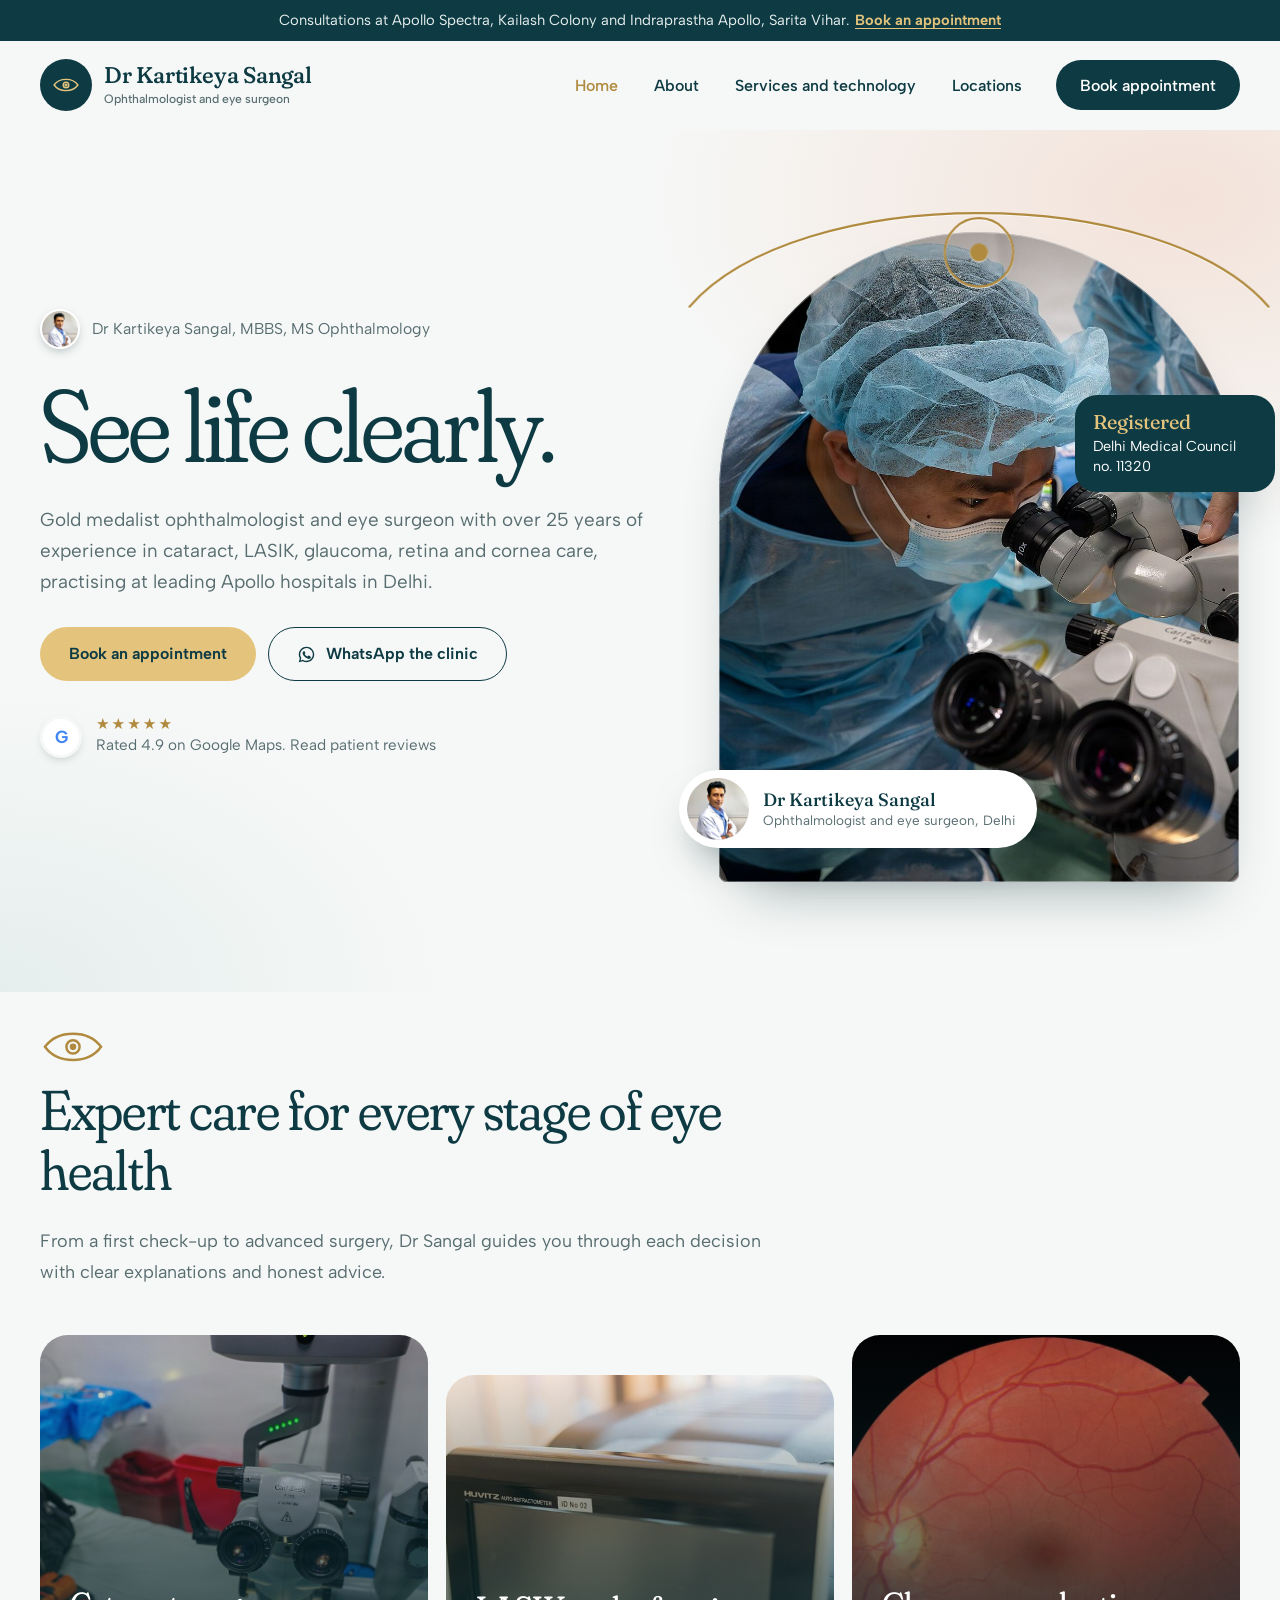
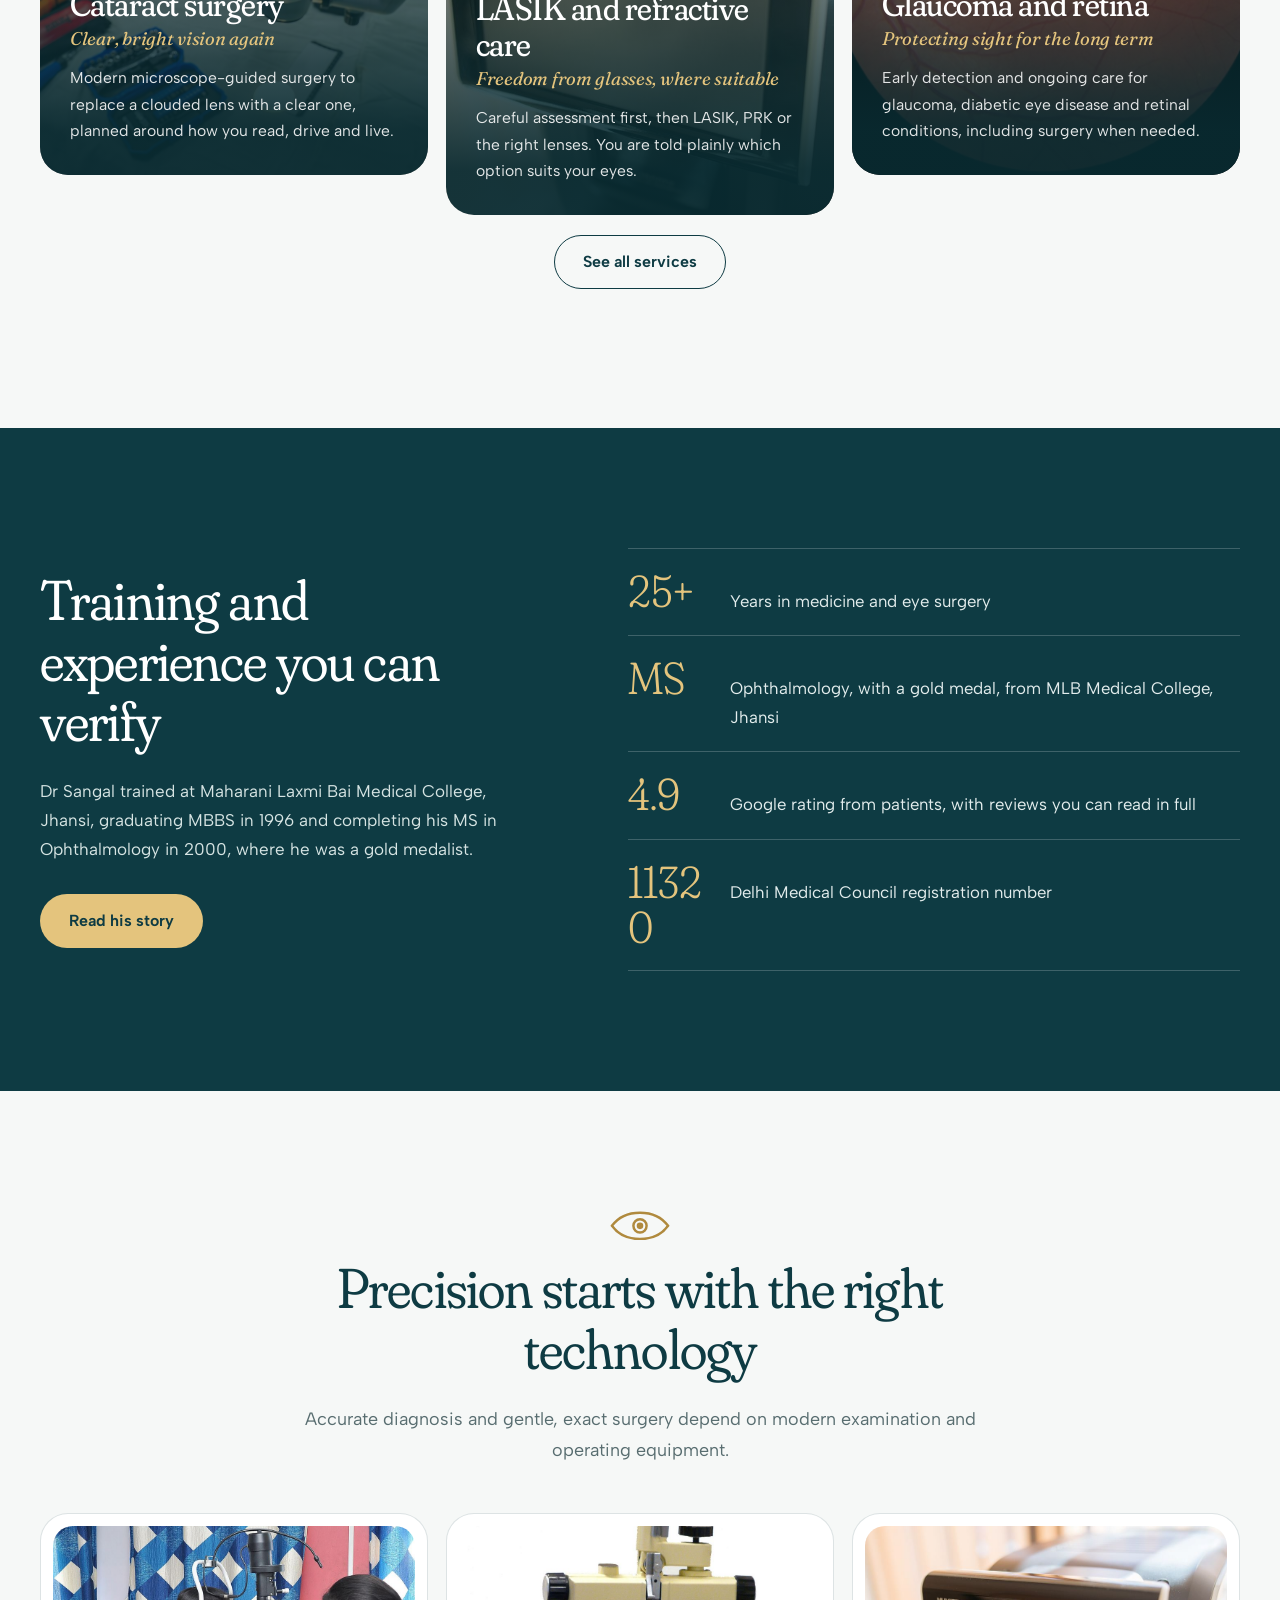
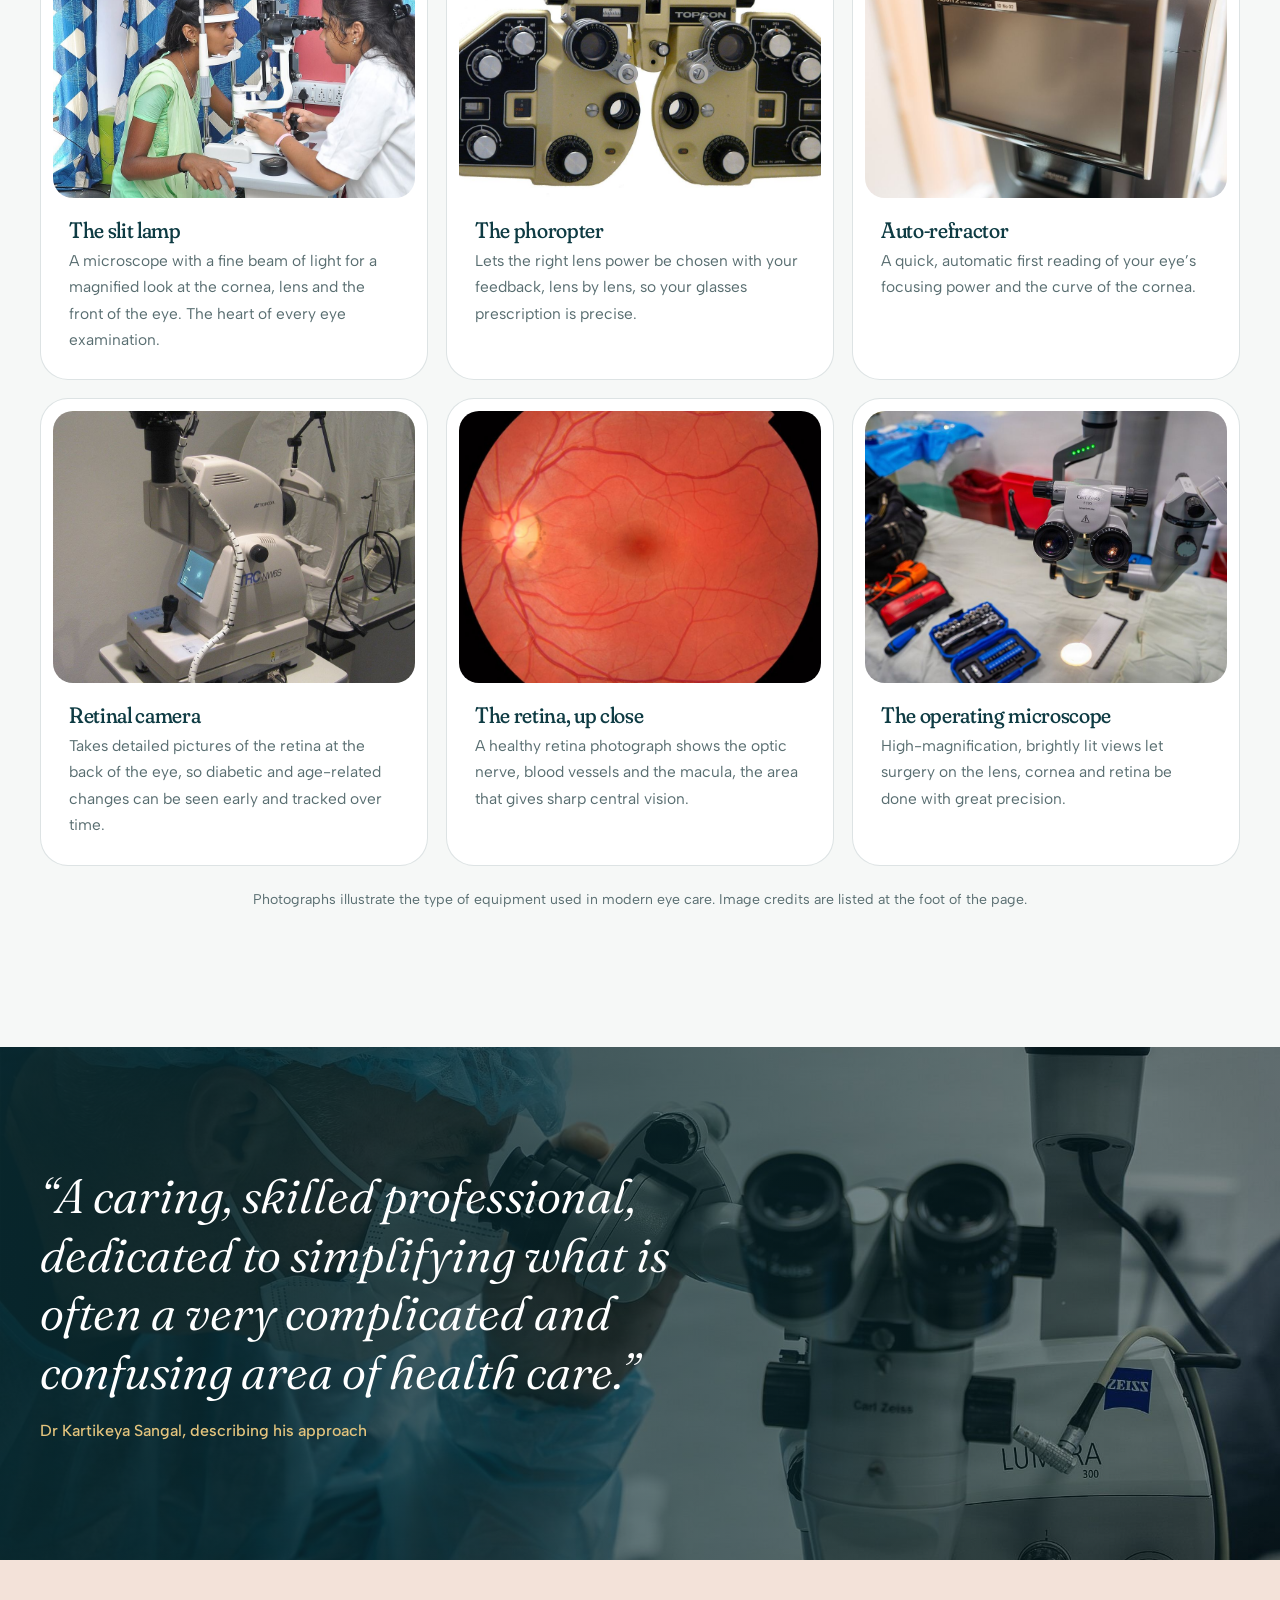
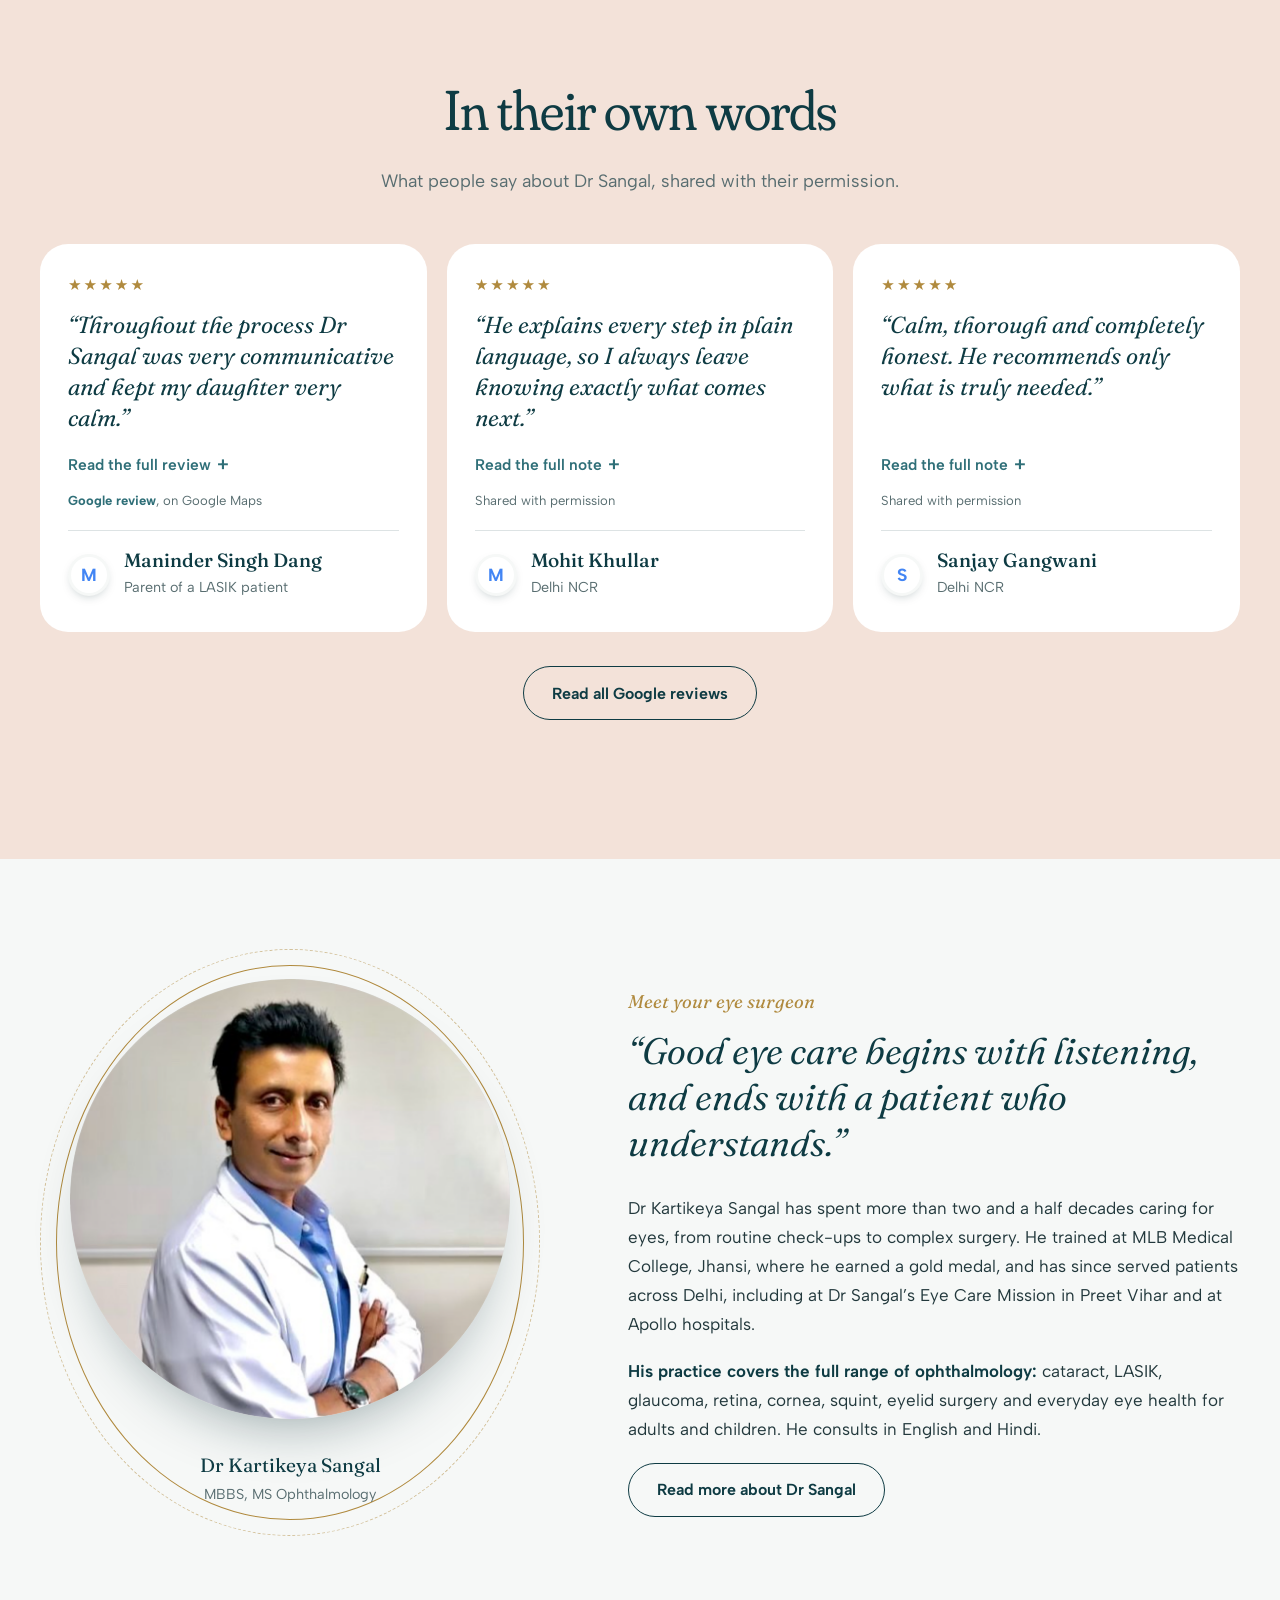
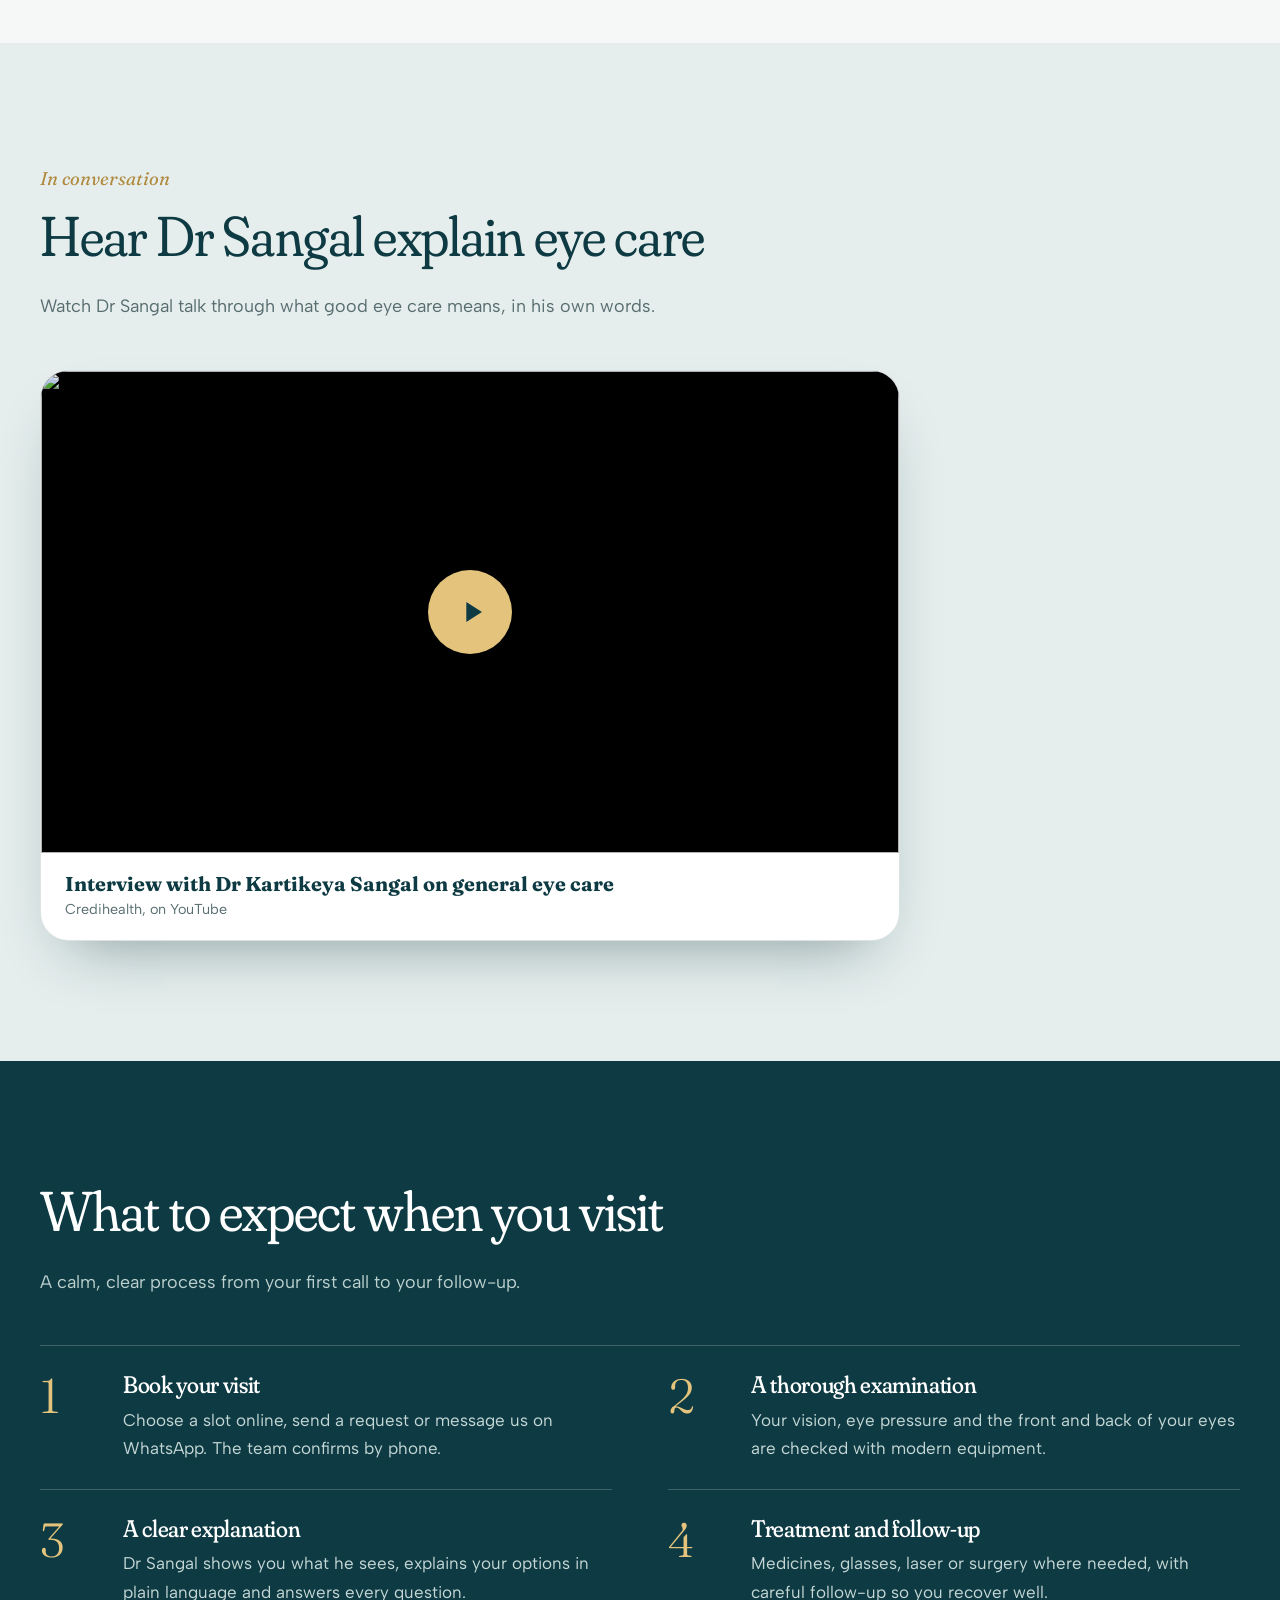
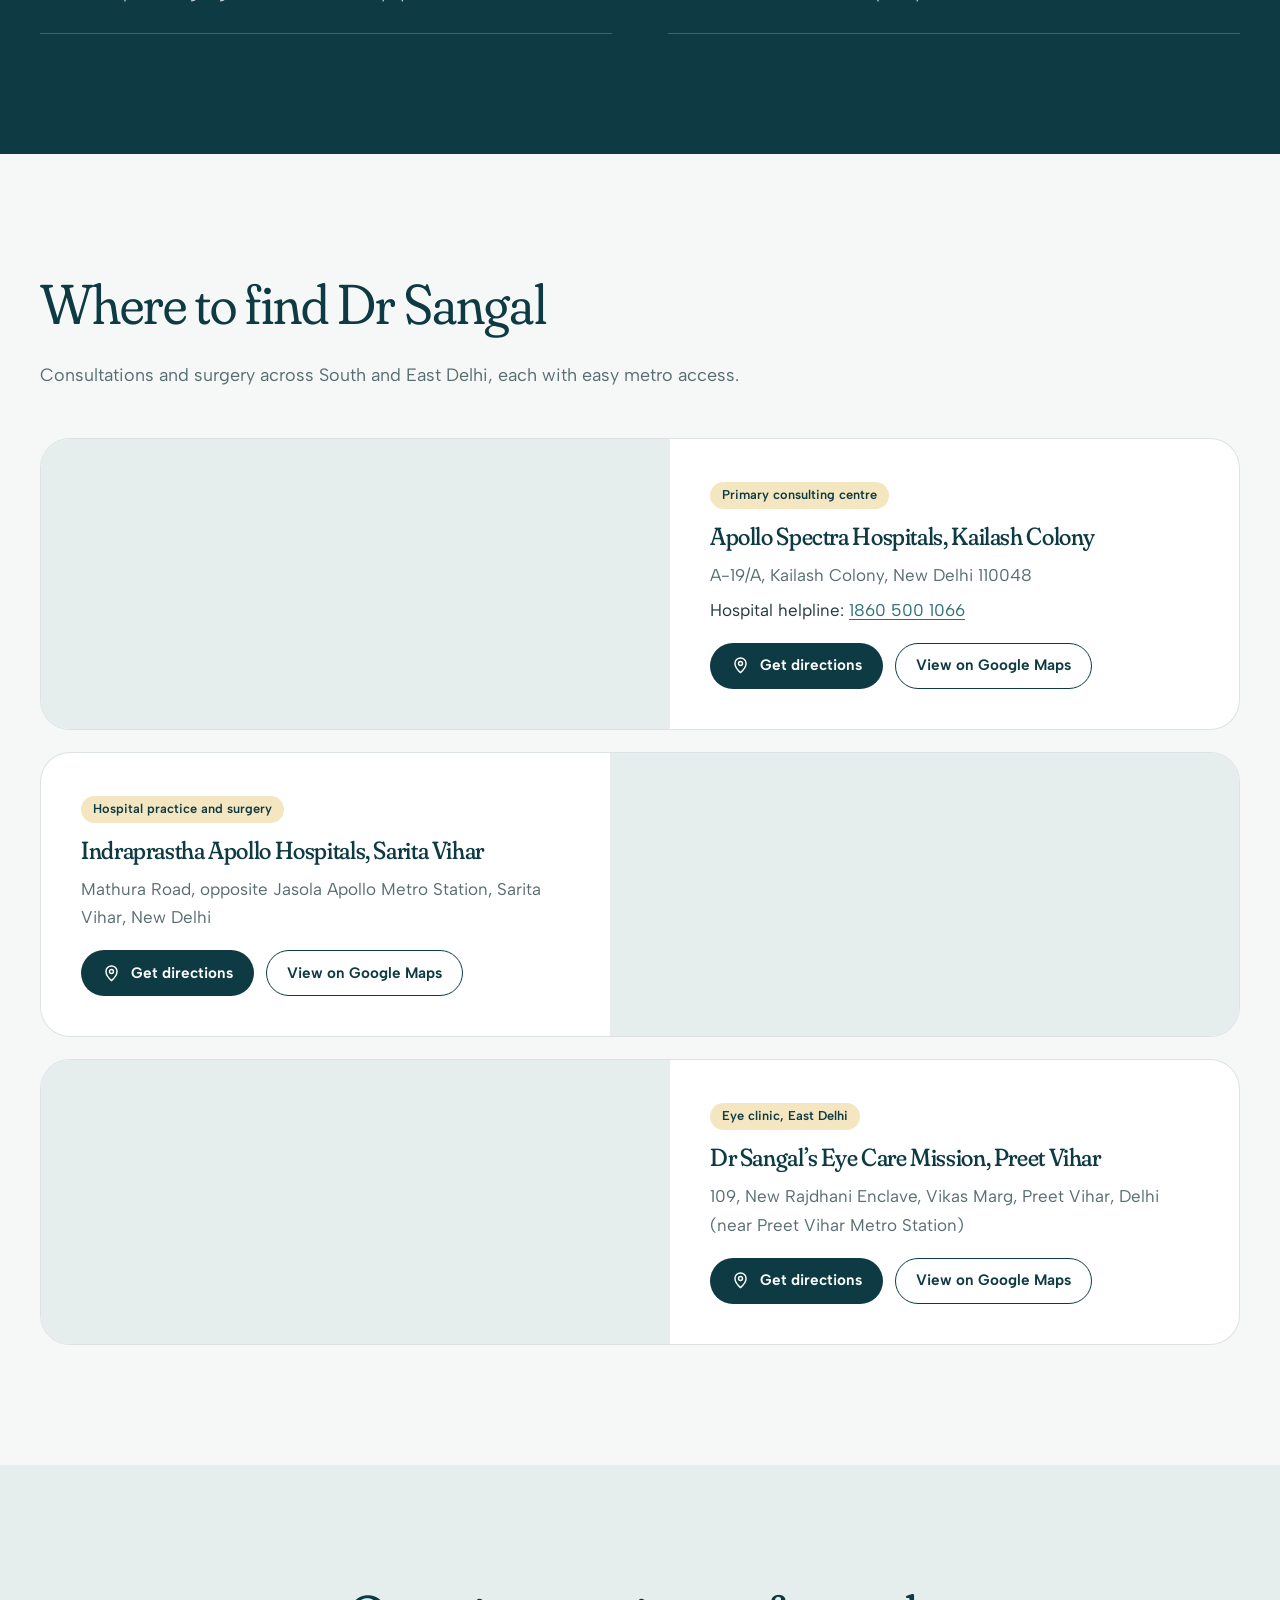
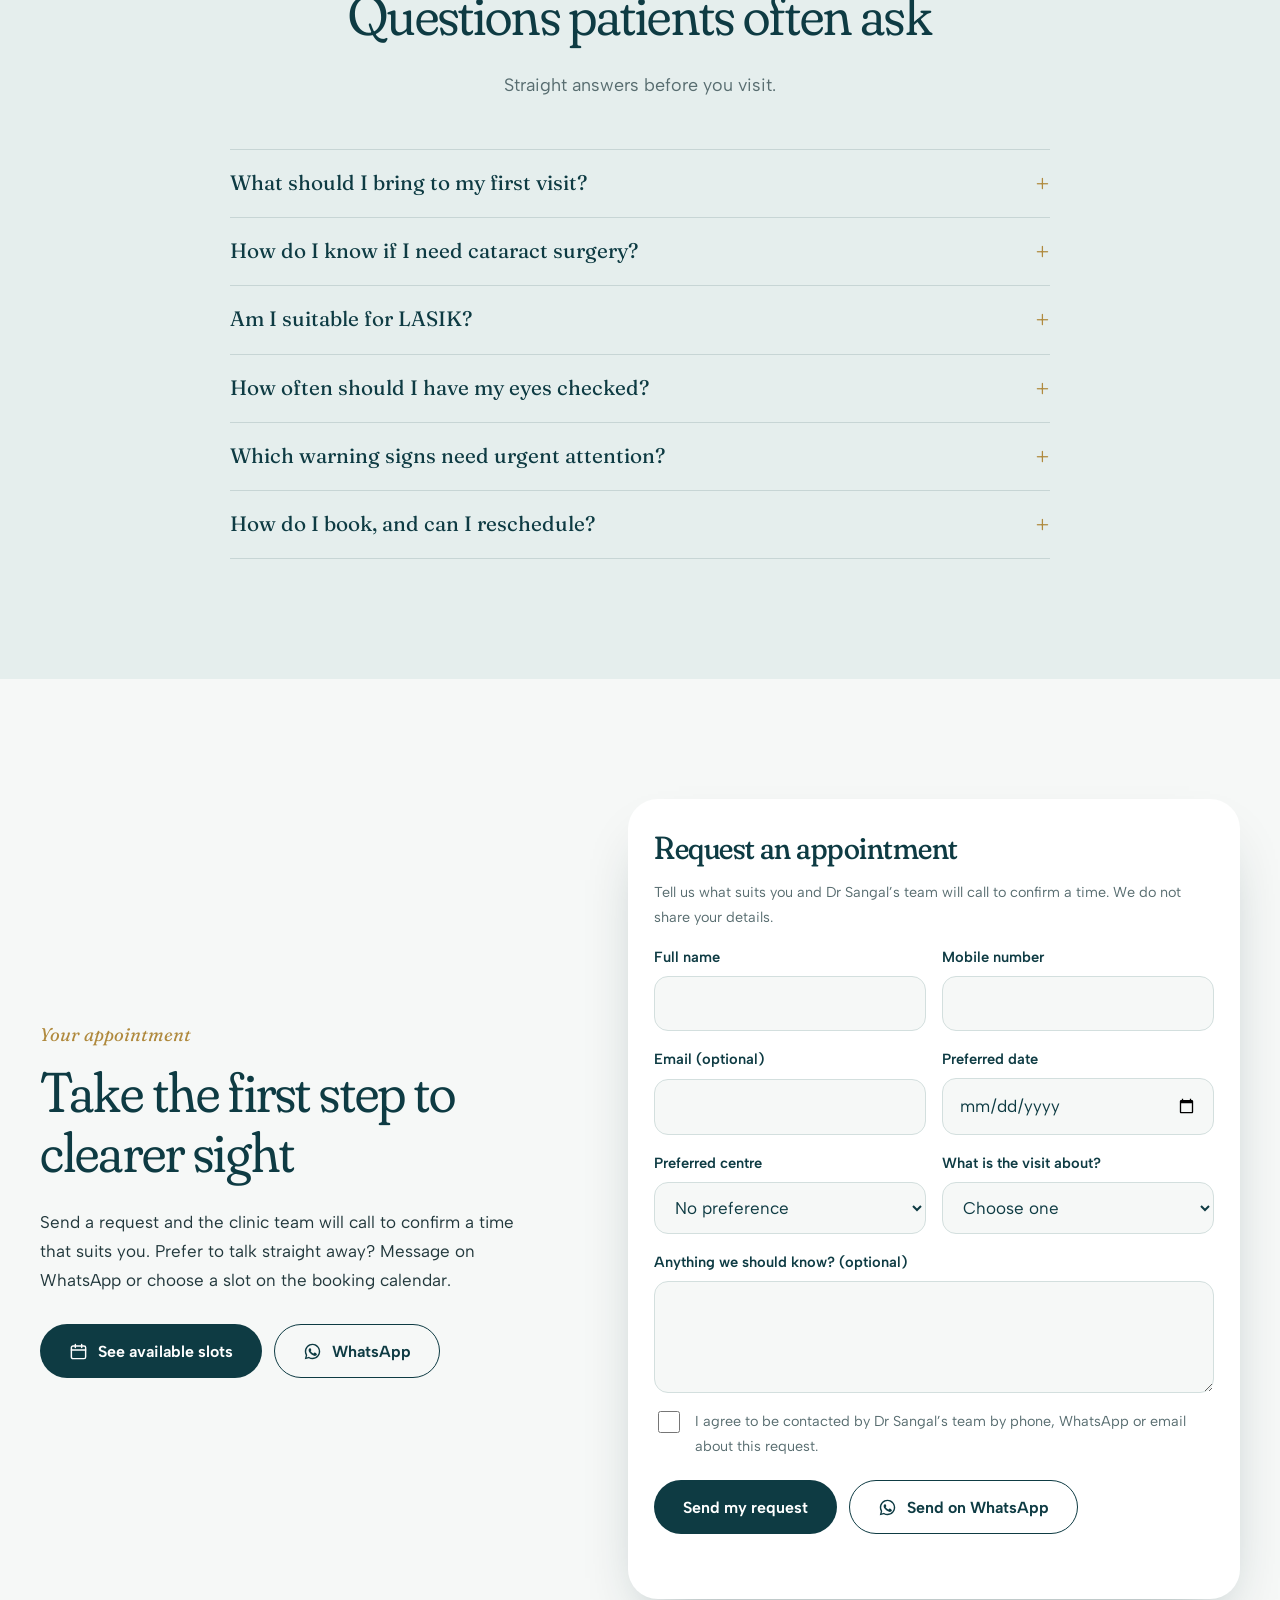
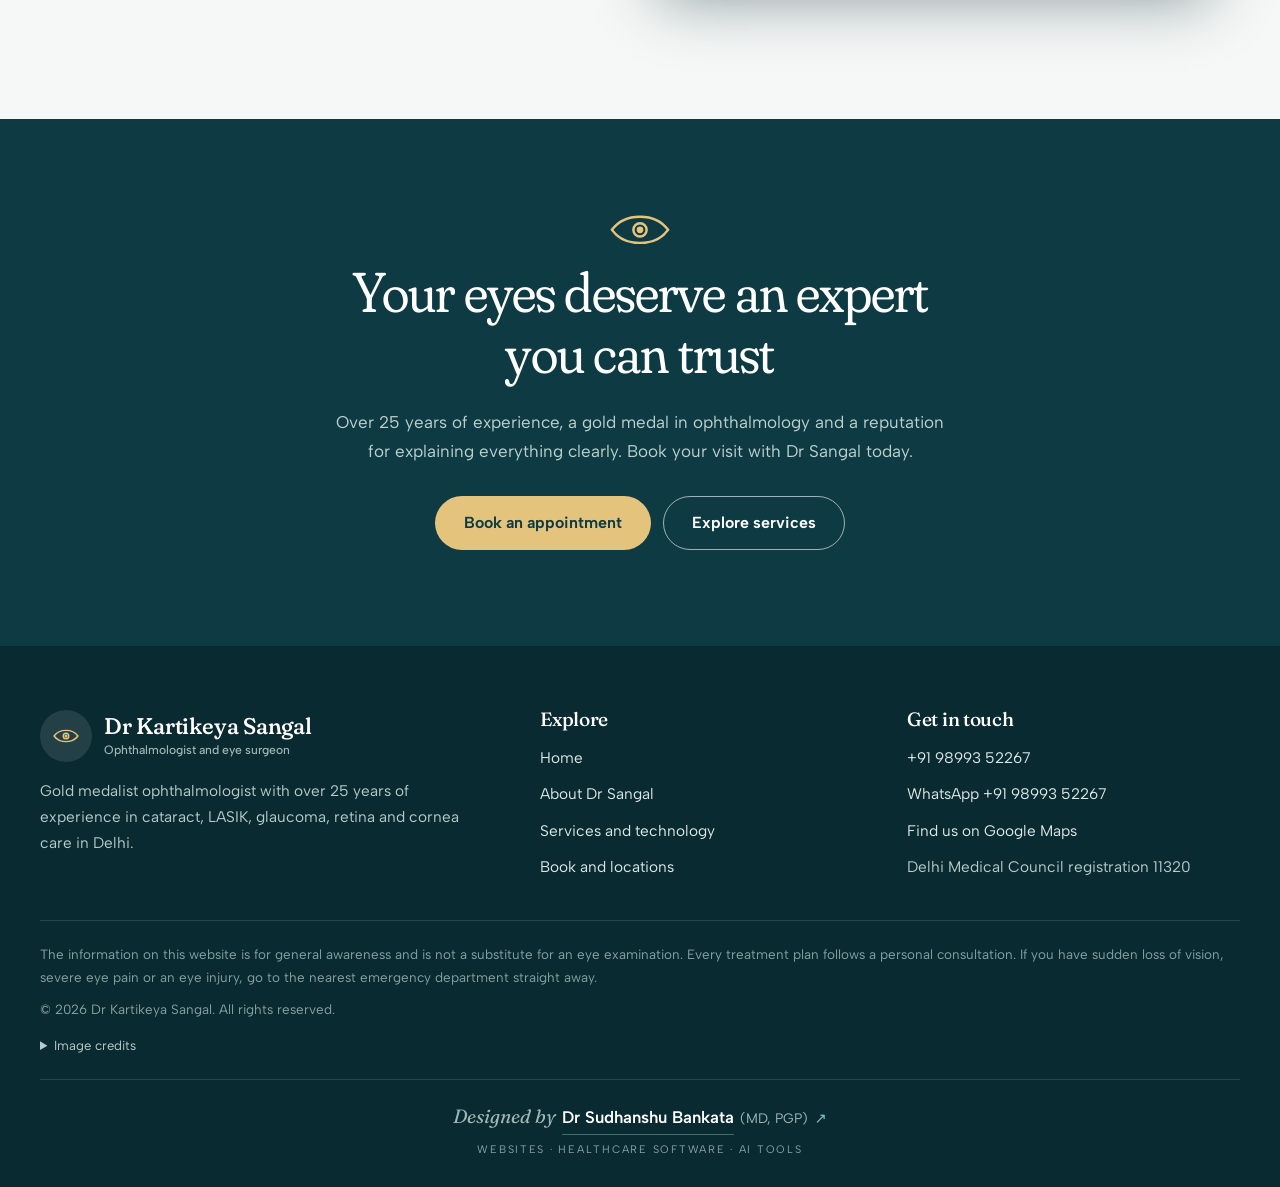
==== commit b01e994e: "Add Designed by Dr Sudhanshu Bankata footer credit linking to lexmedix.in/services Co-Authored-By: C" ====
--- a/index.html
+++ b/index.html
@@ -19,7 +19,7 @@
   <link rel="preconnect" href="https://fonts.googleapis.com">
   <link rel="preconnect" href="https://fonts.gstatic.com" crossorigin>
   <link rel="stylesheet" href="https://fonts.googleapis.com/css2?family=Albert+Sans:wght@400;500;600;700&family=Fraunces:ital,opsz,wght,SOFT@0,9..144,300..600,100;1,9..144,300..500,100&display=swap">
-  <link rel="stylesheet" href="assets/css/site.css">
+  <link rel="stylesheet" href="assets/css/site.css?v=73623bb4">
   <script type="application/ld+json">{"@context":"https://schema.org","@type":"Physician","name":"Dr Kartikeya Sangal","description":"Ophthalmologist and eye surgeon in Delhi with over 25 years of experience in cataract, LASIK, glaucoma, retina and cornea care.","medicalSpecialty":"Ophthalmic","telephone":"+919899352267","url":"https://drbankata.github.io/kartikeya.sangal/","image":"https://drbankata.github.io/kartikeya.sangal/assets/img/kartikeya-sq.jpg","knowsLanguage":["English","Hindi"],"alumniOf":"Maharani Laxmi Bai Medical College, Jhansi","worksFor":[{"@type":"Hospital","name":"Apollo Spectra Hospitals, Kailash Colony","address":{"@type":"PostalAddress","streetAddress":"A-19/A, Kailash Colony","addressLocality":"New Delhi","postalCode":"110048","addressCountry":"IN"},"geo":{"@type":"GeoCoordinates","latitude":28.554382,"longitude":77.24078}},{"@type":"Hospital","name":"Indraprastha Apollo Hospitals, Sarita Vihar","address":{"@type":"PostalAddress","addressLocality":"New Delhi","addressCountry":"IN"}}]}</script>
 </head>
 <body>
@@ -303,7 +303,8 @@
         </ul>
       </details>
     </div>
-  </div>
+  <div class="made-by"><a class="mb" href="https://lexmedix.in/services/" target="_blank" rel="noopener" aria-label="Designed by Dr Sudhanshu Bankata (MD, PGP). Website, software and AI services at Lexmedix. Opens in a new tab"><span class="mb-main"><span class="mb-pre">Designed by</span> <span class="mb-name">Dr Sudhanshu Bankata</span> <span class="mb-cred">(MD, PGP)</span><span class="mb-arrow" aria-hidden="true">&#8599;</span></span><span class="mb-sub" aria-hidden="true">Websites &middot; Healthcare software &middot; AI tools</span></a></div>
+</div>
 </footer>
 <a class="wa" href="https://wa.me/919899352267?text=Hello%20Dr%20Sangal%2C%20I%20would%20like%20to%20book%20an%20appointment." rel="noopener" aria-label="Chat on WhatsApp"><svg viewBox="0 0 32 32" fill="currentColor" aria-hidden="true"><path d="M16 3C8.8 3 3 8.8 3 16c0 2.3.6 4.5 1.7 6.4L3 29l6.8-1.8A13 13 0 0016 29c7.2 0 13-5.8 13-13S23.2 3 16 3zm0 23.7c-2 0-3.9-.6-5.5-1.6l-.4-.2-4 1 1.1-3.9-.3-.4A10.7 10.7 0 1116 26.7zm5.9-8c-.3-.2-1.9-.9-2.2-1s-.5-.2-.7.2-.8 1-1 1.2-.4.2-.7.1a8.7 8.7 0 01-4.3-3.8c-.3-.6.3-.5.9-1.7.1-.2 0-.4 0-.5l-1-2.3c-.2-.6-.5-.5-.7-.5h-.6c-.2 0-.6.1-.9.4s-1.2 1.2-1.2 2.9 1.2 3.4 1.4 3.6c.2.2 2.4 3.7 5.9 5.2 2.2.9 3 1 4.1.8.7-.1 1.9-.8 2.2-1.5s.3-1.4.2-1.5-.3-.2-.6-.4z"/></svg><span>WhatsApp</span></a>
 <button class="to-top" aria-label="Back to top"><svg viewBox="0 0 24 24" fill="none" stroke="currentColor" stroke-width="2" stroke-linecap="round" stroke-linejoin="round"><path d="M12 19V5M5 12l7-7 7 7"/></svg></button>
--- a/assets/css/site.css
+++ b/assets/css/site.css
@@ -137,7 +137,7 @@
 .includes span{color:#e3eded;font-size:1.05rem}
 
 /* split */
-.split{display:grid;gap:48px;align-items:center}
+.split{display:grid;grid-template-columns:minmax(0,1fr);gap:48px;align-items:center}
 .framed{position:relative;max-width:460px;margin-inline:auto;width:100%}
 .framed img{width:100%;aspect-ratio:4/5;object-fit:cover;object-position:center top;border-radius:999px 999px 28px 28px;box-shadow:var(--shadow)}
 .framed::before{content:"";position:absolute;inset:-14px -14px 14px 14px;border:1.5px solid var(--gold);border-radius:999px 999px 34px 34px;z-index:-1}
@@ -389,3 +389,21 @@
 
 .loop .pupil{opacity:0;animation:fadein .8s 2.6s forwards}
 @keyframes fadein{to{opacity:1}}
+/* narrow-screen safety: one-column grids must shrink to the screen, not widen to the longest item (see Bankata AI CLAUDE.md rule 12) */
+.split>*{min-width:0;overflow-wrap:anywhere}
+
+/* ---------- Designer credit ("Designed by", footer) ---------- */
+.made-by { margin-top: 22px; padding-top: 20px; border-top: 1px solid var(--mb-line); display: flex; justify-content: center; text-align: center; min-width: 0; }
+.made-by .mb { display: inline-flex; flex-direction: column; align-items: center; gap: 6px; min-height: 44px; justify-content: center; max-width: 100%; color: var(--mb-text); text-decoration: none; overflow-wrap: anywhere; }
+.made-by .mb:hover { text-decoration: none; color: var(--mb-text); }
+.made-by .mb-main { display: inline-flex; flex-wrap: wrap; align-items: baseline; justify-content: center; gap: 0 .4em; min-width: 0; }
+.made-by .mb-pre { font-family: var(--mb-pre-font); font-style: var(--mb-pre-style, normal); font-size: var(--mb-pre-size, 1.1rem); color: var(--mb-muted); letter-spacing: var(--mb-pre-ls, 0); text-transform: var(--mb-pre-tt, none); }
+.made-by .mb-name { font-family: var(--mb-name-font); font-weight: var(--mb-name-weight, 600); font-size: var(--mb-name-size, 1.05rem); letter-spacing: var(--mb-name-ls, 0); text-transform: var(--mb-name-tt, none); color: var(--mb-name-color, var(--mb-text)); padding-bottom: 2px; border-bottom: 1px solid var(--mb-rest); background: linear-gradient(var(--mb-accent), var(--mb-accent)) 0 100% / 0 2px no-repeat; transition: background-size .35s ease; }
+.made-by .mb-cred { font-family: var(--mb-cred-font, var(--mb-name-font)); font-size: .86rem; color: var(--mb-muted); }
+.made-by .mb-arrow { font-family: system-ui, "Segoe UI Symbol", sans-serif; color: var(--mb-accent); display: inline-block; transition: transform .25s ease; font-size: .95em; }
+.made-by .mb-sub { font-family: var(--mb-sub-font); font-size: .68rem; letter-spacing: .16em; text-transform: uppercase; color: var(--mb-muted); opacity: .85; }
+.made-by .mb:hover .mb-name, .made-by .mb:focus-visible .mb-name { background-size: 100% 2px; }
+.made-by .mb:hover .mb-arrow, .made-by .mb:focus-visible .mb-arrow { transform: translate(3px, -3px); }
+.made-by .mb:focus-visible { outline: 2px solid var(--mb-accent); outline-offset: 4px; border-radius: 4px; }
+@media (prefers-reduced-motion: reduce) { .made-by .mb-name, .made-by .mb-arrow { transition: none; } }
+.made-by { --mb-line: rgba(255,255,255,.12); --mb-text: #dbe7e6; --mb-muted: #9fb7b5; --mb-accent: #7fc0c6; --mb-rest: rgba(127,192,198,.45); --mb-pre-font: var(--display); --mb-pre-style: italic; --mb-pre-size: 1.2rem; --mb-name-font: var(--sans); --mb-name-weight: 600; --mb-name-color: #fff; --mb-sub-font: var(--sans); }
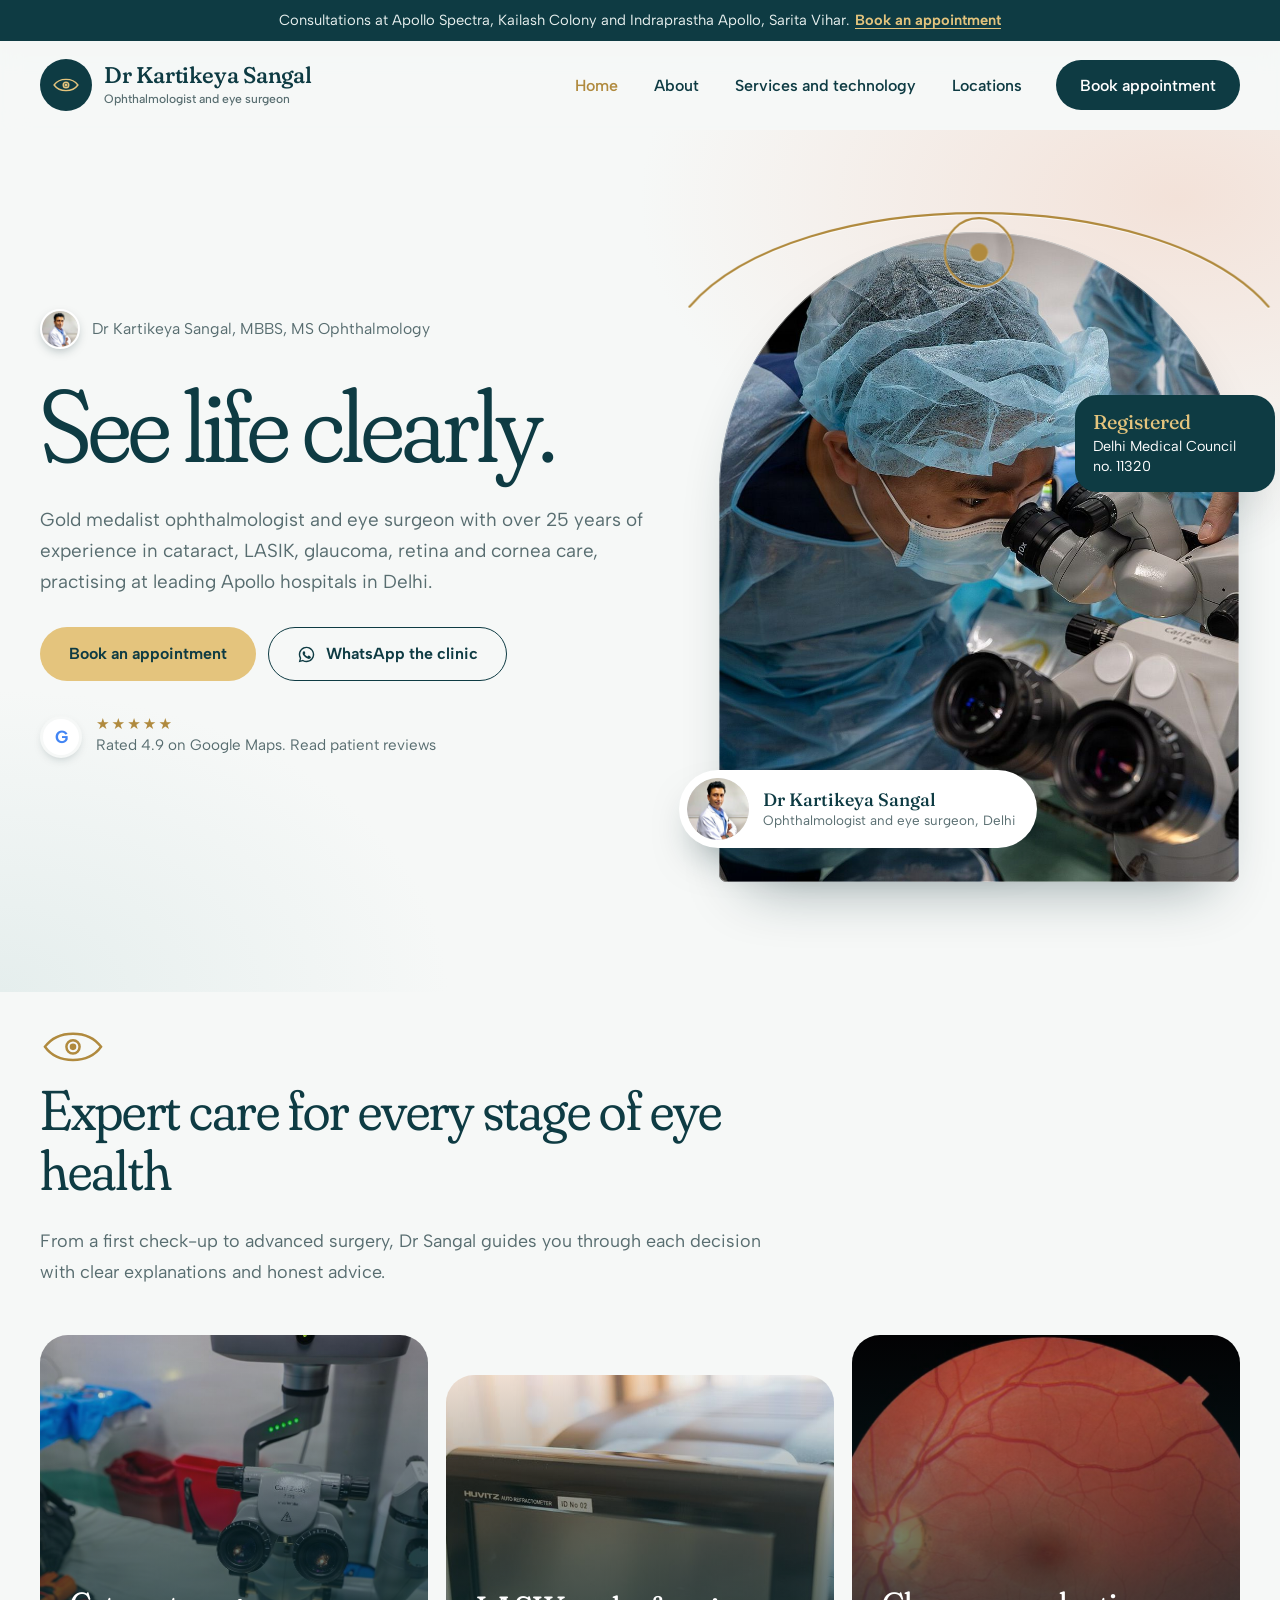
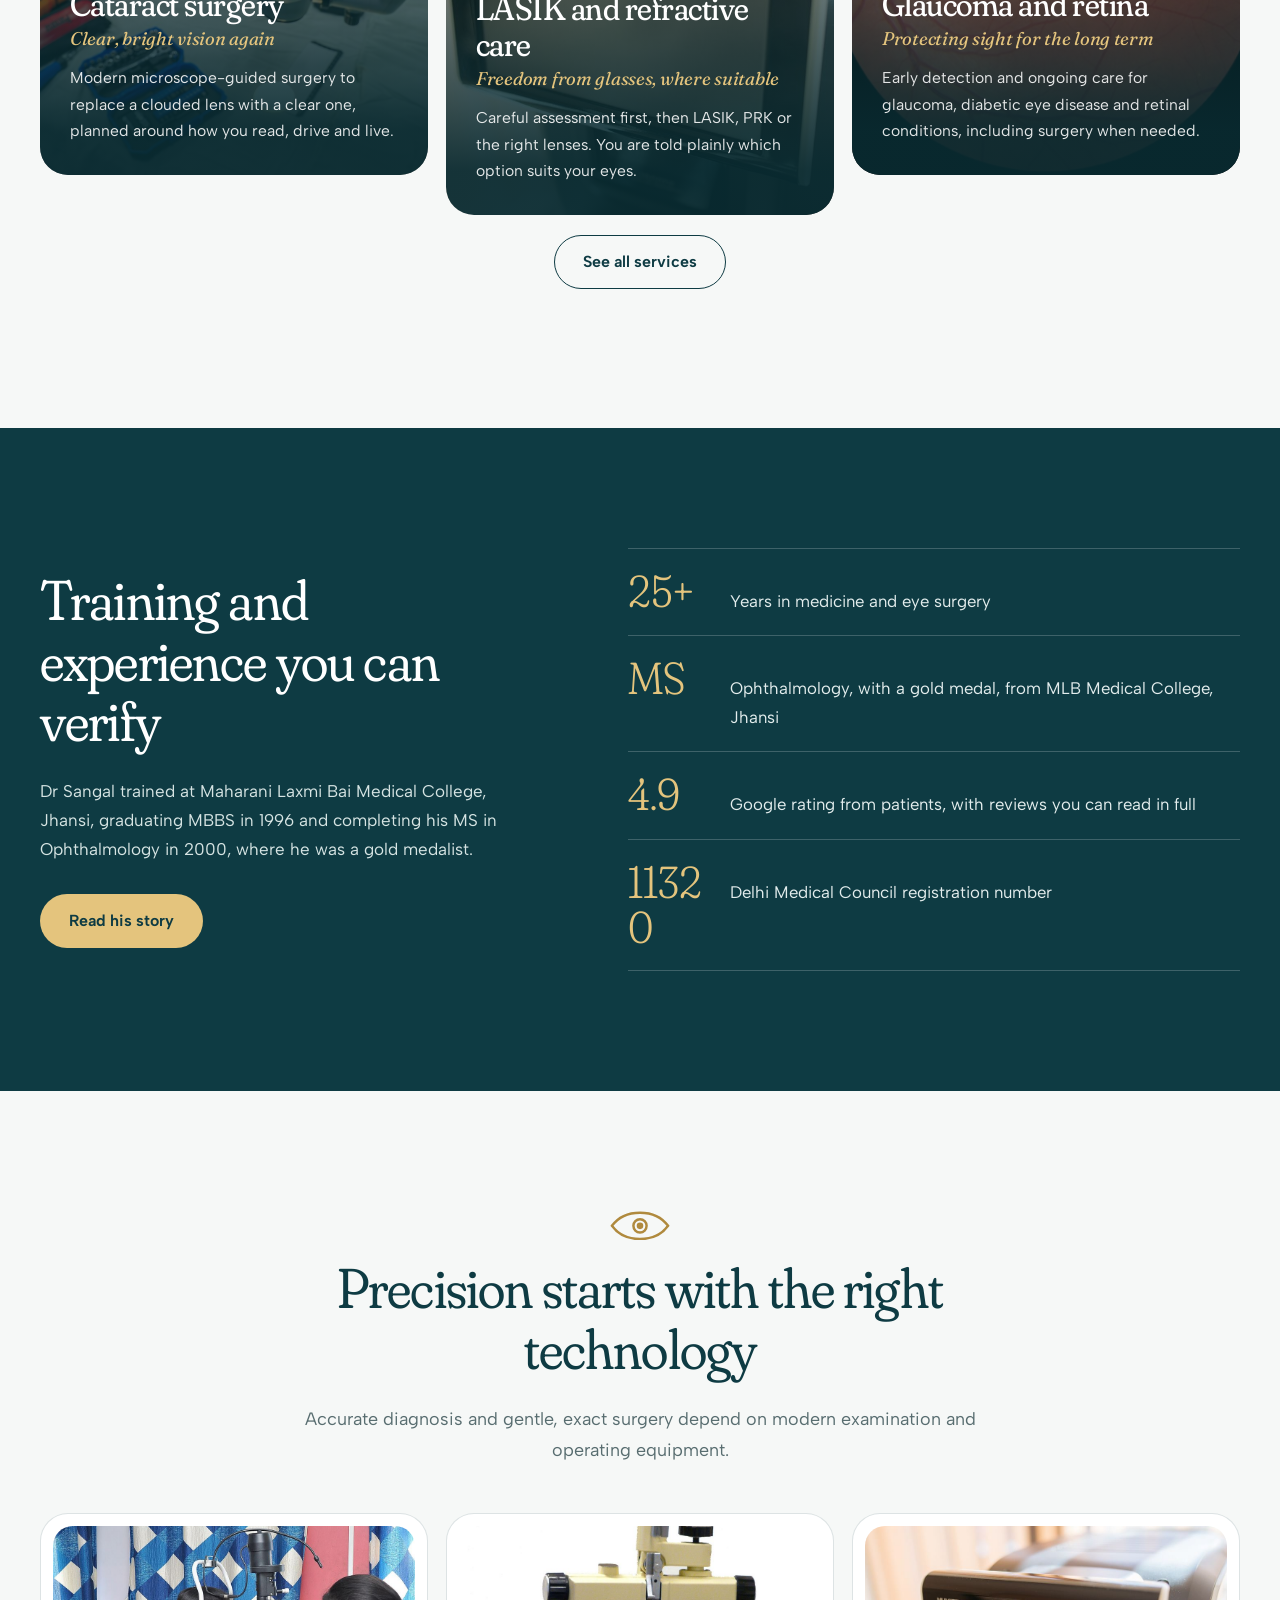
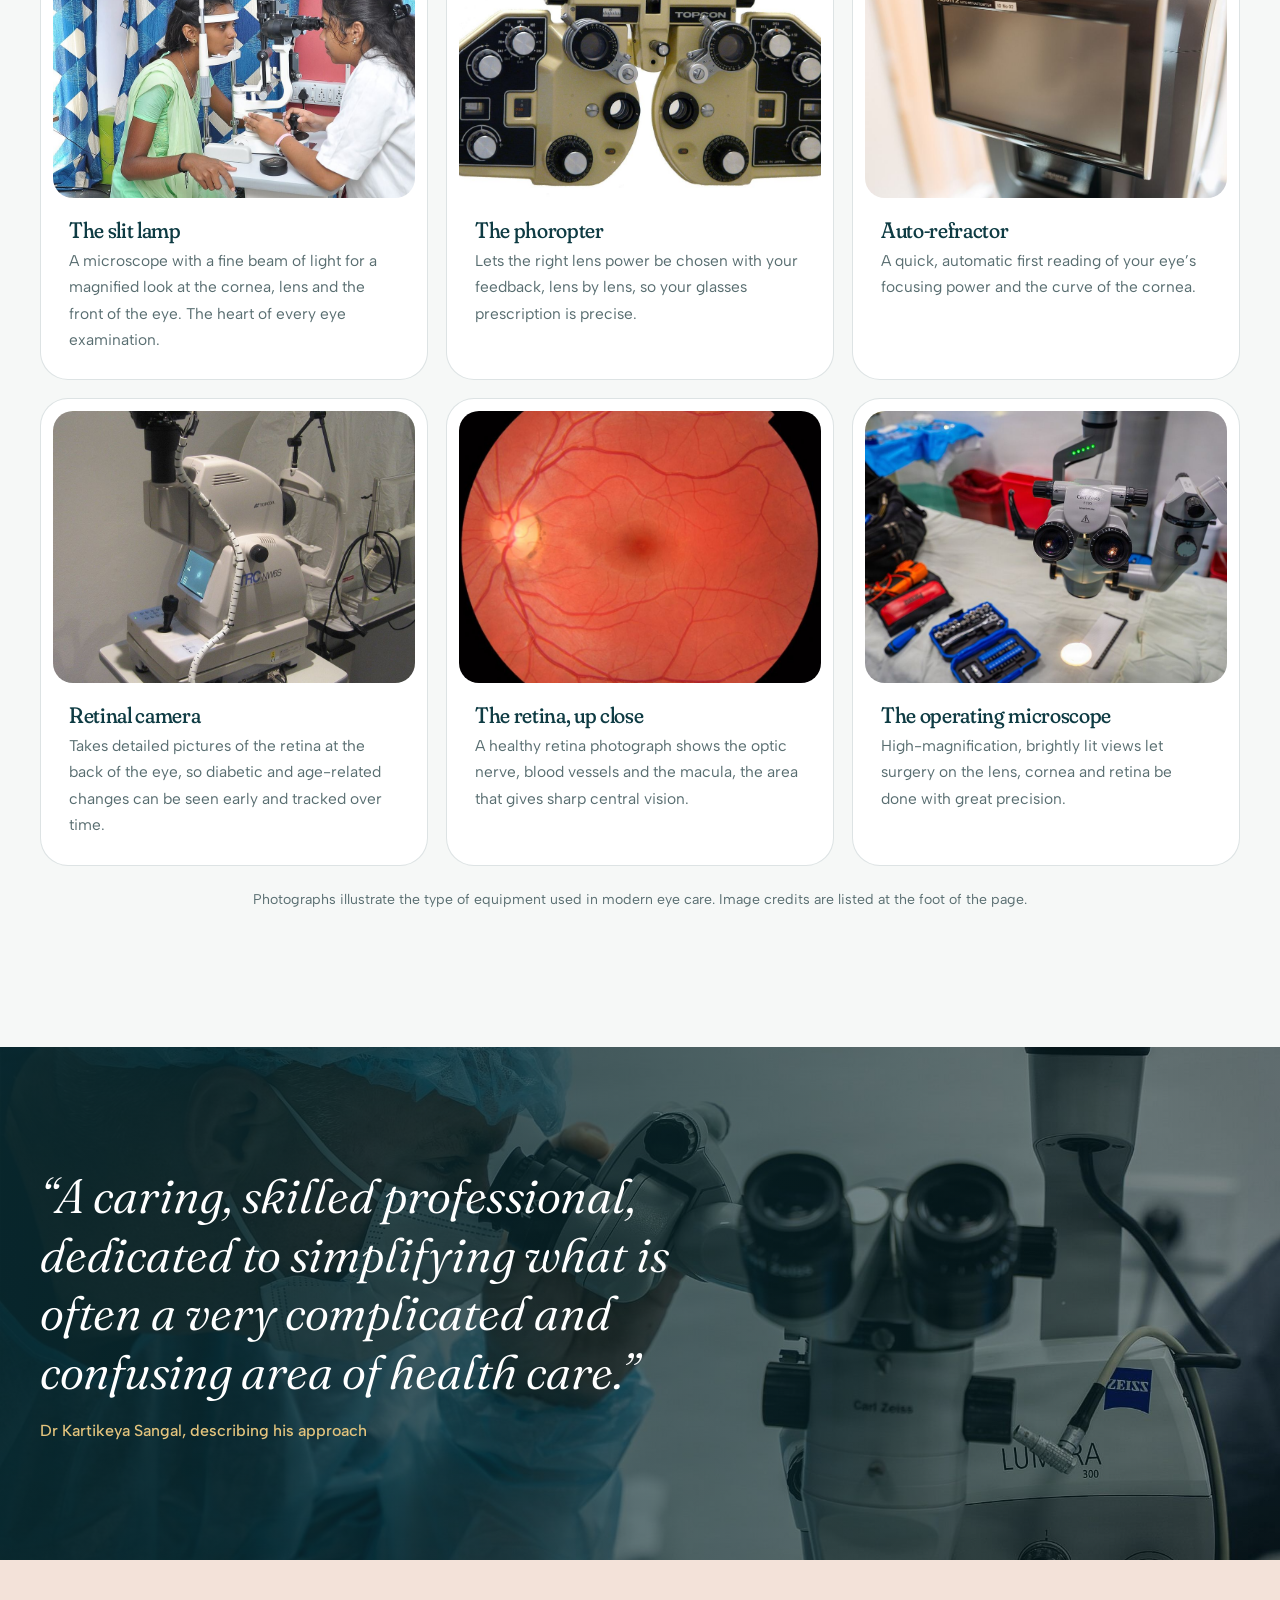
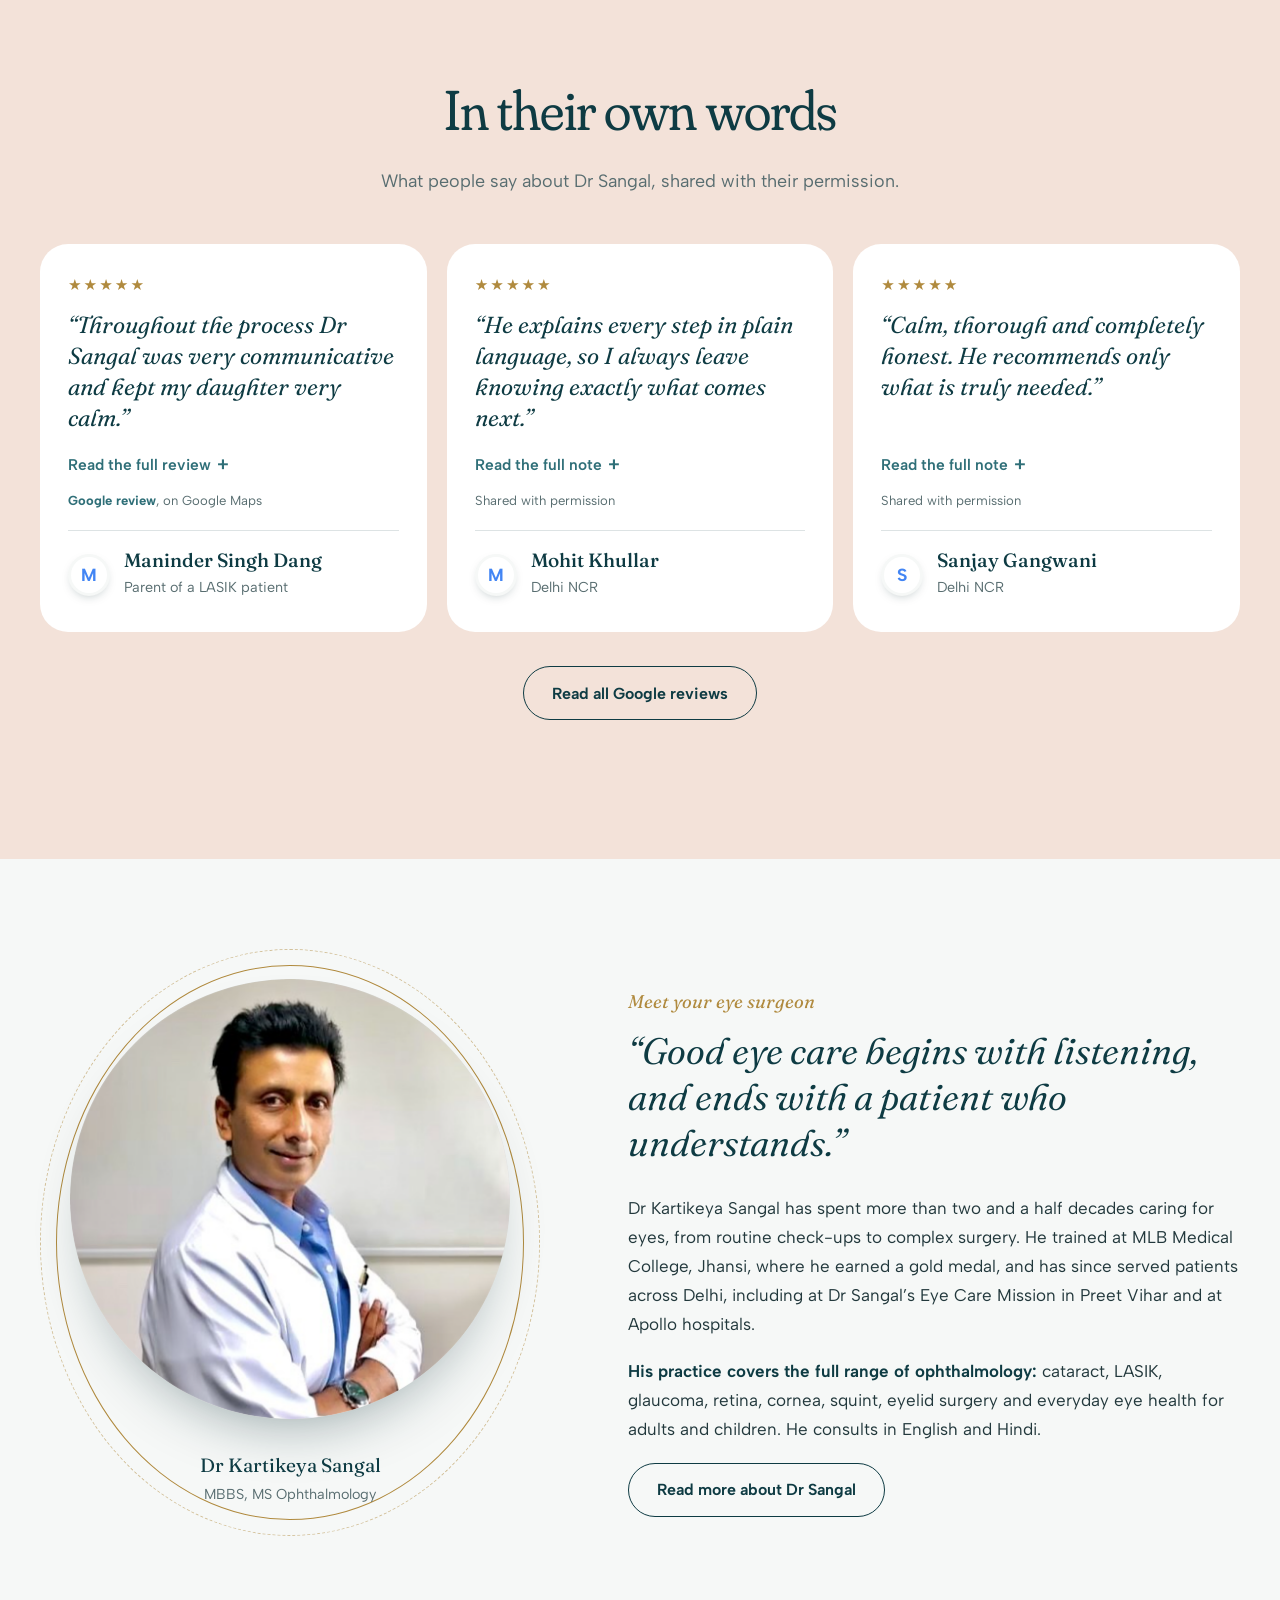
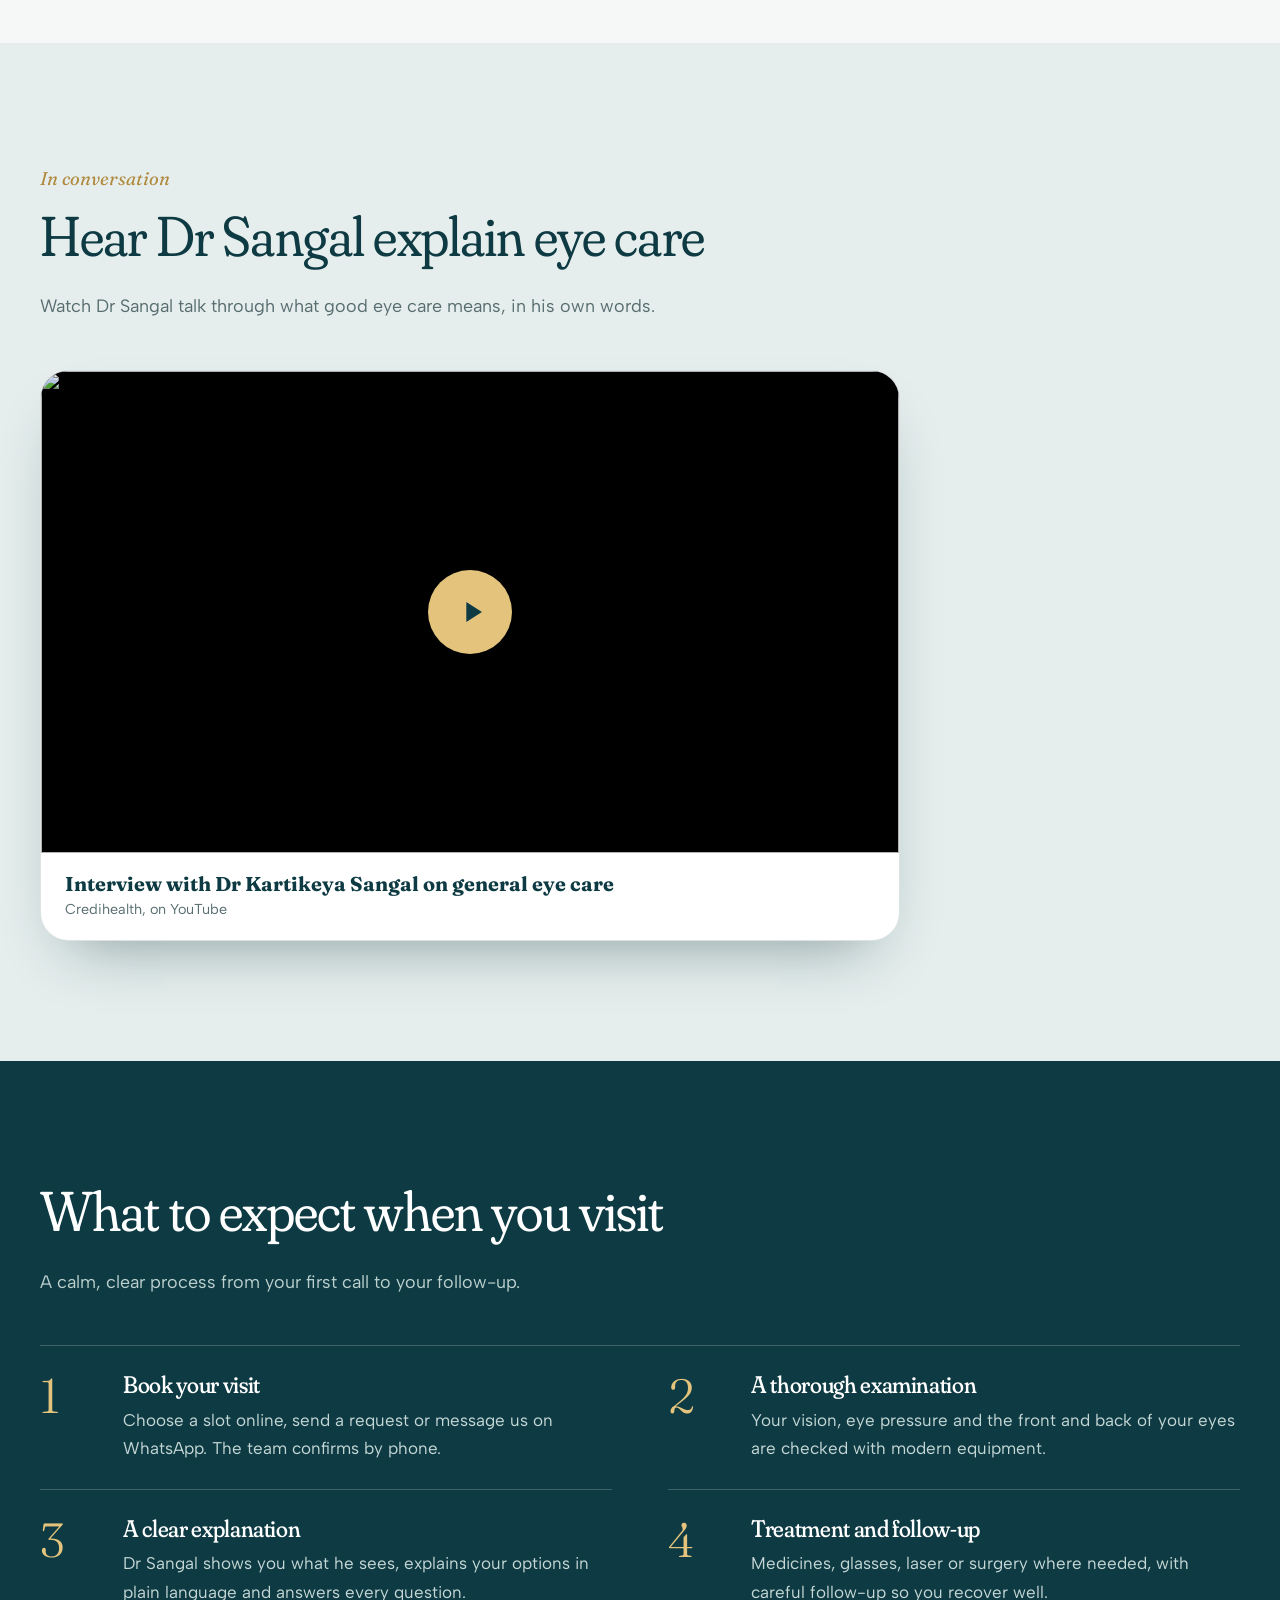
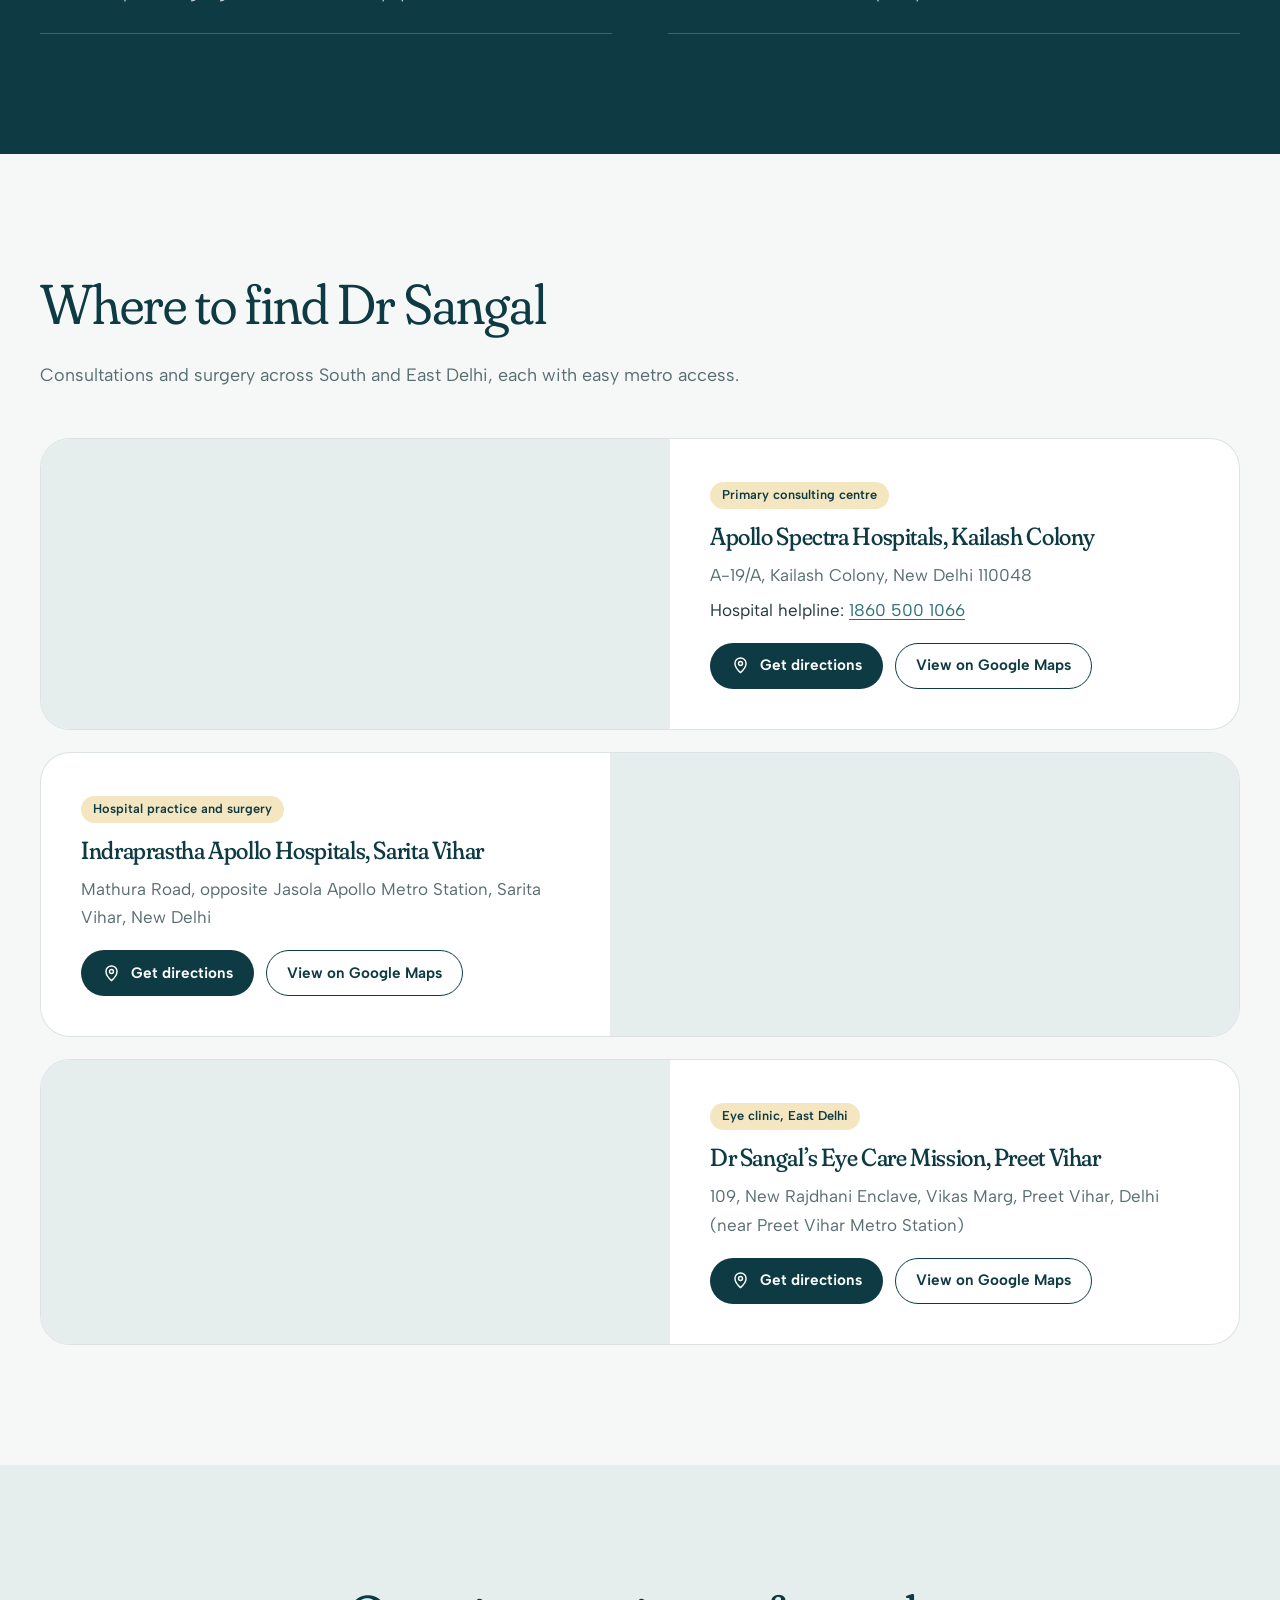
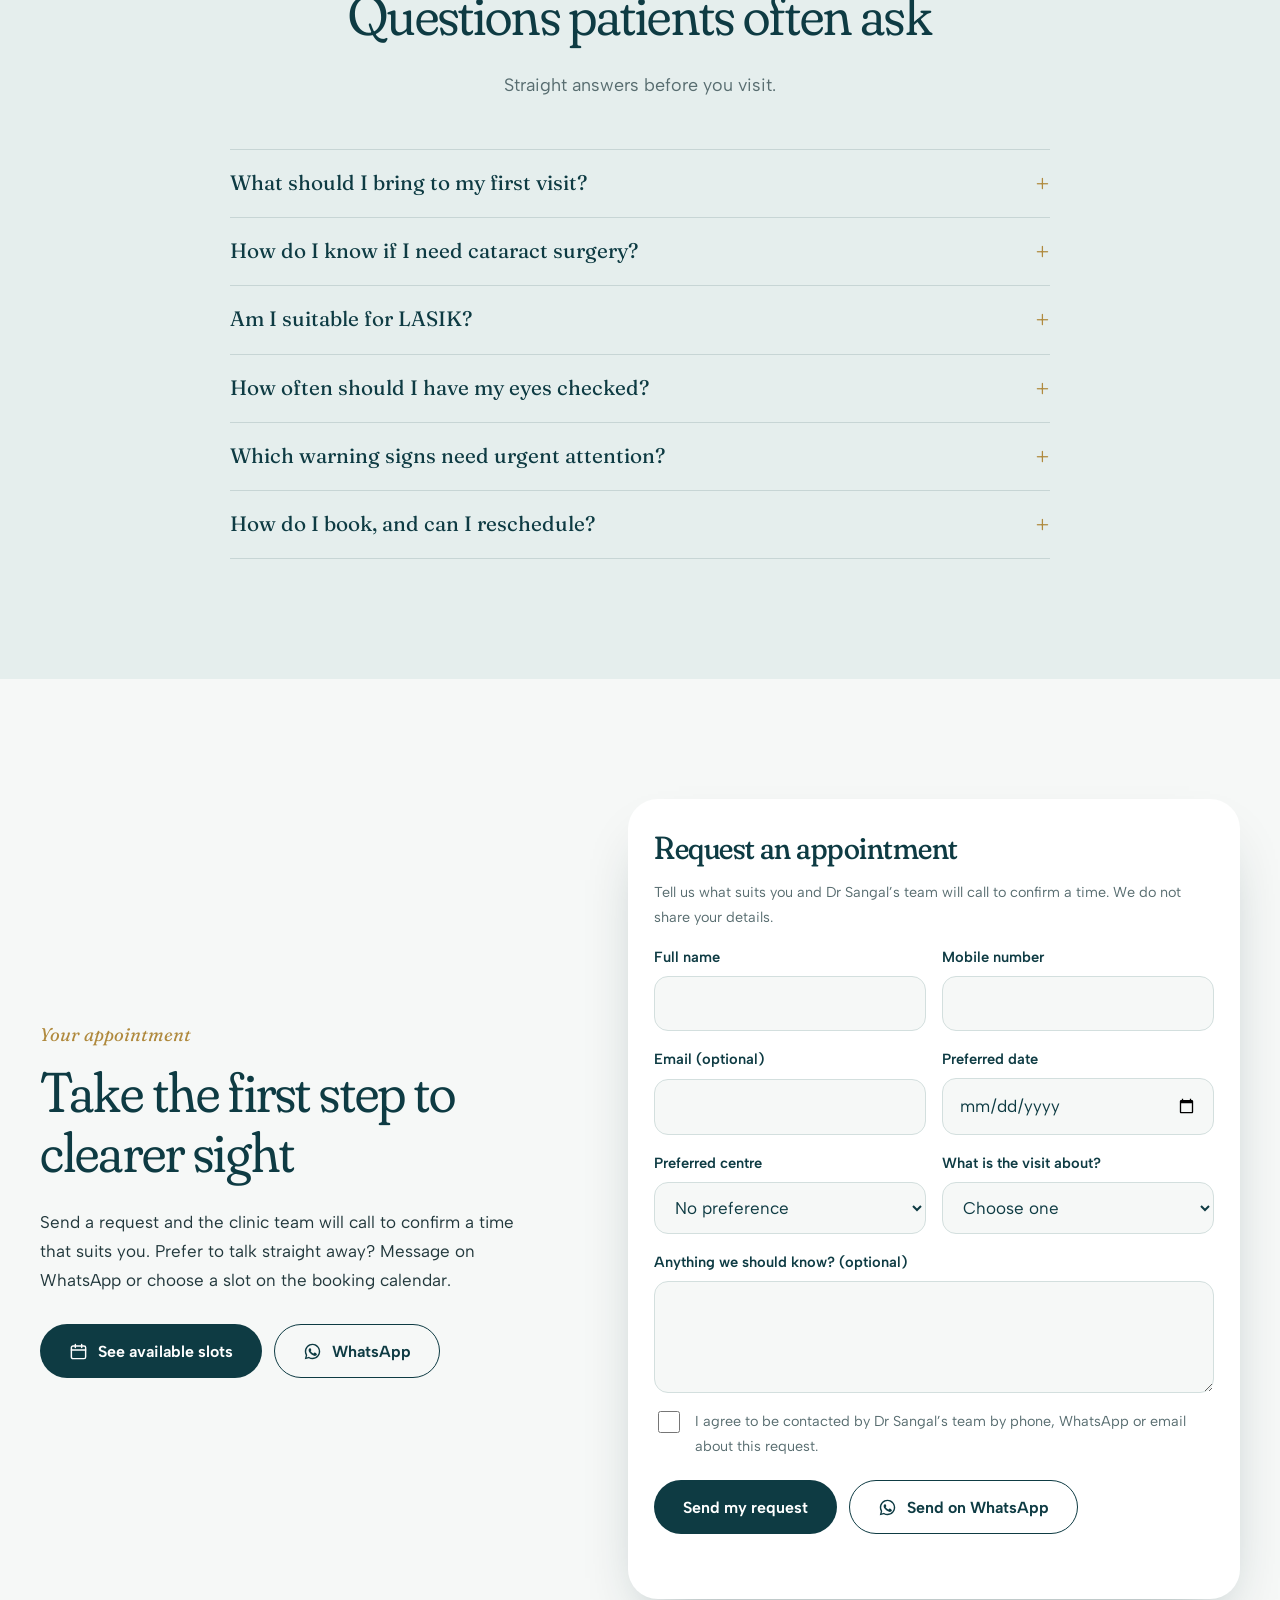
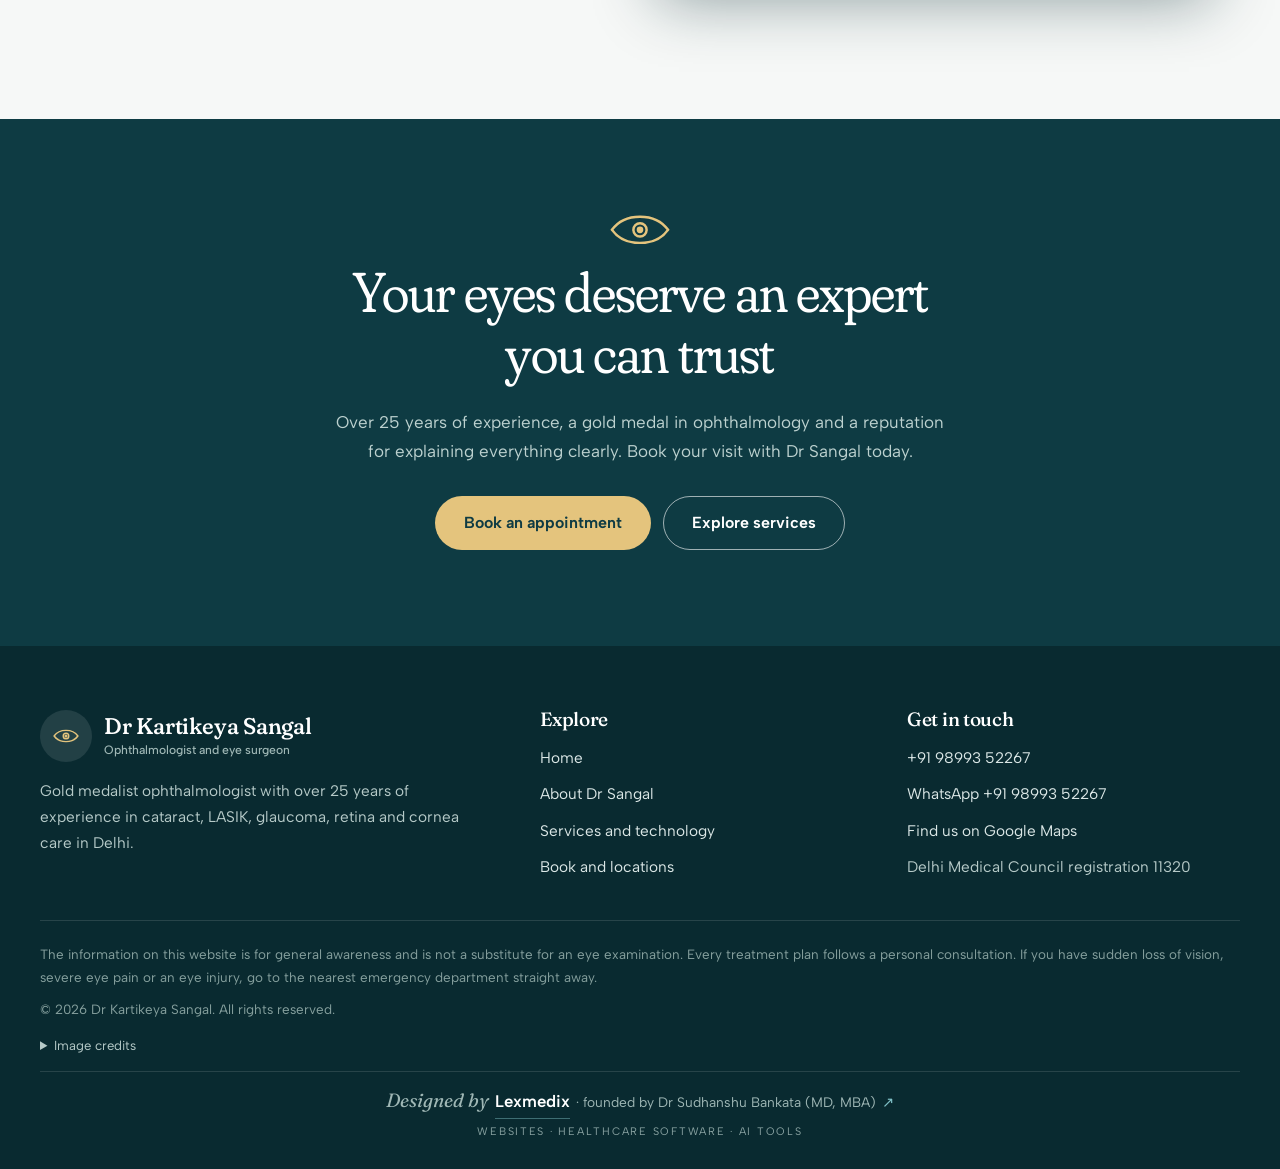
==== commit 6ff15ce1: "Footer credit: Designed by Lexmedix, founded by Dr Sudhanshu Bankata (MD, MBA) Studio standard 11 as" ====
--- a/index.html
+++ b/index.html
@@ -19,7 +19,7 @@
   <link rel="preconnect" href="https://fonts.googleapis.com">
   <link rel="preconnect" href="https://fonts.gstatic.com" crossorigin>
   <link rel="stylesheet" href="https://fonts.googleapis.com/css2?family=Albert+Sans:wght@400;500;600;700&family=Fraunces:ital,opsz,wght,SOFT@0,9..144,300..600,100;1,9..144,300..500,100&display=swap">
-  <link rel="stylesheet" href="assets/css/site.css?v=73623bb4">
+  <link rel="stylesheet" href="assets/css/site.css?v=509dfd44">
   <script type="application/ld+json">{"@context":"https://schema.org","@type":"Physician","name":"Dr Kartikeya Sangal","description":"Ophthalmologist and eye surgeon in Delhi with over 25 years of experience in cataract, LASIK, glaucoma, retina and cornea care.","medicalSpecialty":"Ophthalmic","telephone":"+919899352267","url":"https://drbankata.github.io/kartikeya.sangal/","image":"https://drbankata.github.io/kartikeya.sangal/assets/img/kartikeya-sq.jpg","knowsLanguage":["English","Hindi"],"alumniOf":"Maharani Laxmi Bai Medical College, Jhansi","worksFor":[{"@type":"Hospital","name":"Apollo Spectra Hospitals, Kailash Colony","address":{"@type":"PostalAddress","streetAddress":"A-19/A, Kailash Colony","addressLocality":"New Delhi","postalCode":"110048","addressCountry":"IN"},"geo":{"@type":"GeoCoordinates","latitude":28.554382,"longitude":77.24078}},{"@type":"Hospital","name":"Indraprastha Apollo Hospitals, Sarita Vihar","address":{"@type":"PostalAddress","addressLocality":"New Delhi","addressCountry":"IN"}}]}</script>
 </head>
 <body>
@@ -303,7 +303,7 @@
         </ul>
       </details>
     </div>
-  <div class="made-by"><a class="mb" href="https://lexmedix.in/services/" target="_blank" rel="noopener" aria-label="Designed by Dr Sudhanshu Bankata (MD, PGP). Website, software and AI services at Lexmedix. Opens in a new tab"><span class="mb-main"><span class="mb-pre">Designed by</span> <span class="mb-name">Dr Sudhanshu Bankata</span> <span class="mb-cred">(MD, PGP)</span><span class="mb-arrow" aria-hidden="true">&#8599;</span></span><span class="mb-sub" aria-hidden="true">Websites &middot; Healthcare software &middot; AI tools</span></a></div>
+  <div class="made-by"><a class="mb" href="https://lexmedix.in/services/" target="_blank" rel="noopener"><span class="mb-main"><span class="mb-pre">Designed by</span> <span class="mb-name">Lexmedix</span> <span class="mb-cred"><span class="mb-dot" aria-hidden="true">&middot; </span><span class="mb-sr">, </span>founded by Dr Sudhanshu Bankata (MD, MBA)</span><span class="mb-arrow" aria-hidden="true">&#8599;</span></span><span class="mb-sr">, </span><span class="mb-sub">Websites &middot; Healthcare software &middot; AI tools</span><span class="mb-sr"> (opens in a new tab)</span></a></div>
 </div>
 </footer>
 <a class="wa" href="https://wa.me/919899352267?text=Hello%20Dr%20Sangal%2C%20I%20would%20like%20to%20book%20an%20appointment." rel="noopener" aria-label="Chat on WhatsApp"><svg viewBox="0 0 32 32" fill="currentColor" aria-hidden="true"><path d="M16 3C8.8 3 3 8.8 3 16c0 2.3.6 4.5 1.7 6.4L3 29l6.8-1.8A13 13 0 0016 29c7.2 0 13-5.8 13-13S23.2 3 16 3zm0 23.7c-2 0-3.9-.6-5.5-1.6l-.4-.2-4 1 1.1-3.9-.3-.4A10.7 10.7 0 1116 26.7zm5.9-8c-.3-.2-1.9-.9-2.2-1s-.5-.2-.7.2-.8 1-1 1.2-.4.2-.7.1a8.7 8.7 0 01-4.3-3.8c-.3-.6.3-.5.9-1.7.1-.2 0-.4 0-.5l-1-2.3c-.2-.6-.5-.5-.7-.5h-.6c-.2 0-.6.1-.9.4s-1.2 1.2-1.2 2.9 1.2 3.4 1.4 3.6c.2.2 2.4 3.7 5.9 5.2 2.2.9 3 1 4.1.8.7-.1 1.9-.8 2.2-1.5s.3-1.4.2-1.5-.3-.2-.6-.4z"/></svg><span>WhatsApp</span></a>
--- a/assets/css/site.css
+++ b/assets/css/site.css
@@ -393,8 +393,8 @@
 .split>*{min-width:0;overflow-wrap:anywhere}
 
 /* ---------- Designer credit ("Designed by", footer) ---------- */
-.made-by { margin-top: 22px; padding-top: 20px; border-top: 1px solid var(--mb-line); display: flex; justify-content: center; text-align: center; min-width: 0; }
-.made-by .mb { display: inline-flex; flex-direction: column; align-items: center; gap: 6px; min-height: 44px; justify-content: center; max-width: 100%; color: var(--mb-text); text-decoration: none; overflow-wrap: anywhere; }
+.made-by { margin-top: 14px; padding-top: 12px; border-top: 1px solid var(--mb-line); display: flex; justify-content: center; text-align: center; min-width: 0; }
+.made-by .mb { display: inline-flex; flex-direction: column; align-items: center; gap: 4px; min-height: 44px; justify-content: center; max-width: 100%; color: var(--mb-text); text-decoration: none; overflow-wrap: anywhere; position: relative; }
 .made-by .mb:hover { text-decoration: none; color: var(--mb-text); }
 .made-by .mb-main { display: inline-flex; flex-wrap: wrap; align-items: baseline; justify-content: center; gap: 0 .4em; min-width: 0; }
 .made-by .mb-pre { font-family: var(--mb-pre-font); font-style: var(--mb-pre-style, normal); font-size: var(--mb-pre-size, 1.1rem); color: var(--mb-muted); letter-spacing: var(--mb-pre-ls, 0); text-transform: var(--mb-pre-tt, none); }
@@ -402,8 +402,10 @@
 .made-by .mb-cred { font-family: var(--mb-cred-font, var(--mb-name-font)); font-size: .86rem; color: var(--mb-muted); }
 .made-by .mb-arrow { font-family: system-ui, "Segoe UI Symbol", sans-serif; color: var(--mb-accent); display: inline-block; transition: transform .25s ease; font-size: .95em; }
 .made-by .mb-sub { font-family: var(--mb-sub-font); font-size: .68rem; letter-spacing: .16em; text-transform: uppercase; color: var(--mb-muted); opacity: .85; }
+.made-by .mb-sr { position: absolute; width: 1px; height: 1px; margin: -1px; padding: 0; overflow: hidden; clip: rect(0 0 0 0); white-space: nowrap; border: 0; }
 .made-by .mb:hover .mb-name, .made-by .mb:focus-visible .mb-name { background-size: 100% 2px; }
 .made-by .mb:hover .mb-arrow, .made-by .mb:focus-visible .mb-arrow { transform: translate(3px, -3px); }
 .made-by .mb:focus-visible { outline: 2px solid var(--mb-accent); outline-offset: 4px; border-radius: 4px; }
 @media (prefers-reduced-motion: reduce) { .made-by .mb-name, .made-by .mb-arrow { transition: none; } }
+@media (max-width: 480px) { .made-by .mb-dot { display: none; } }
 .made-by { --mb-line: rgba(255,255,255,.12); --mb-text: #dbe7e6; --mb-muted: #9fb7b5; --mb-accent: #7fc0c6; --mb-rest: rgba(127,192,198,.45); --mb-pre-font: var(--display); --mb-pre-style: italic; --mb-pre-size: 1.2rem; --mb-name-font: var(--sans); --mb-name-weight: 600; --mb-name-color: #fff; --mb-sub-font: var(--sans); }
